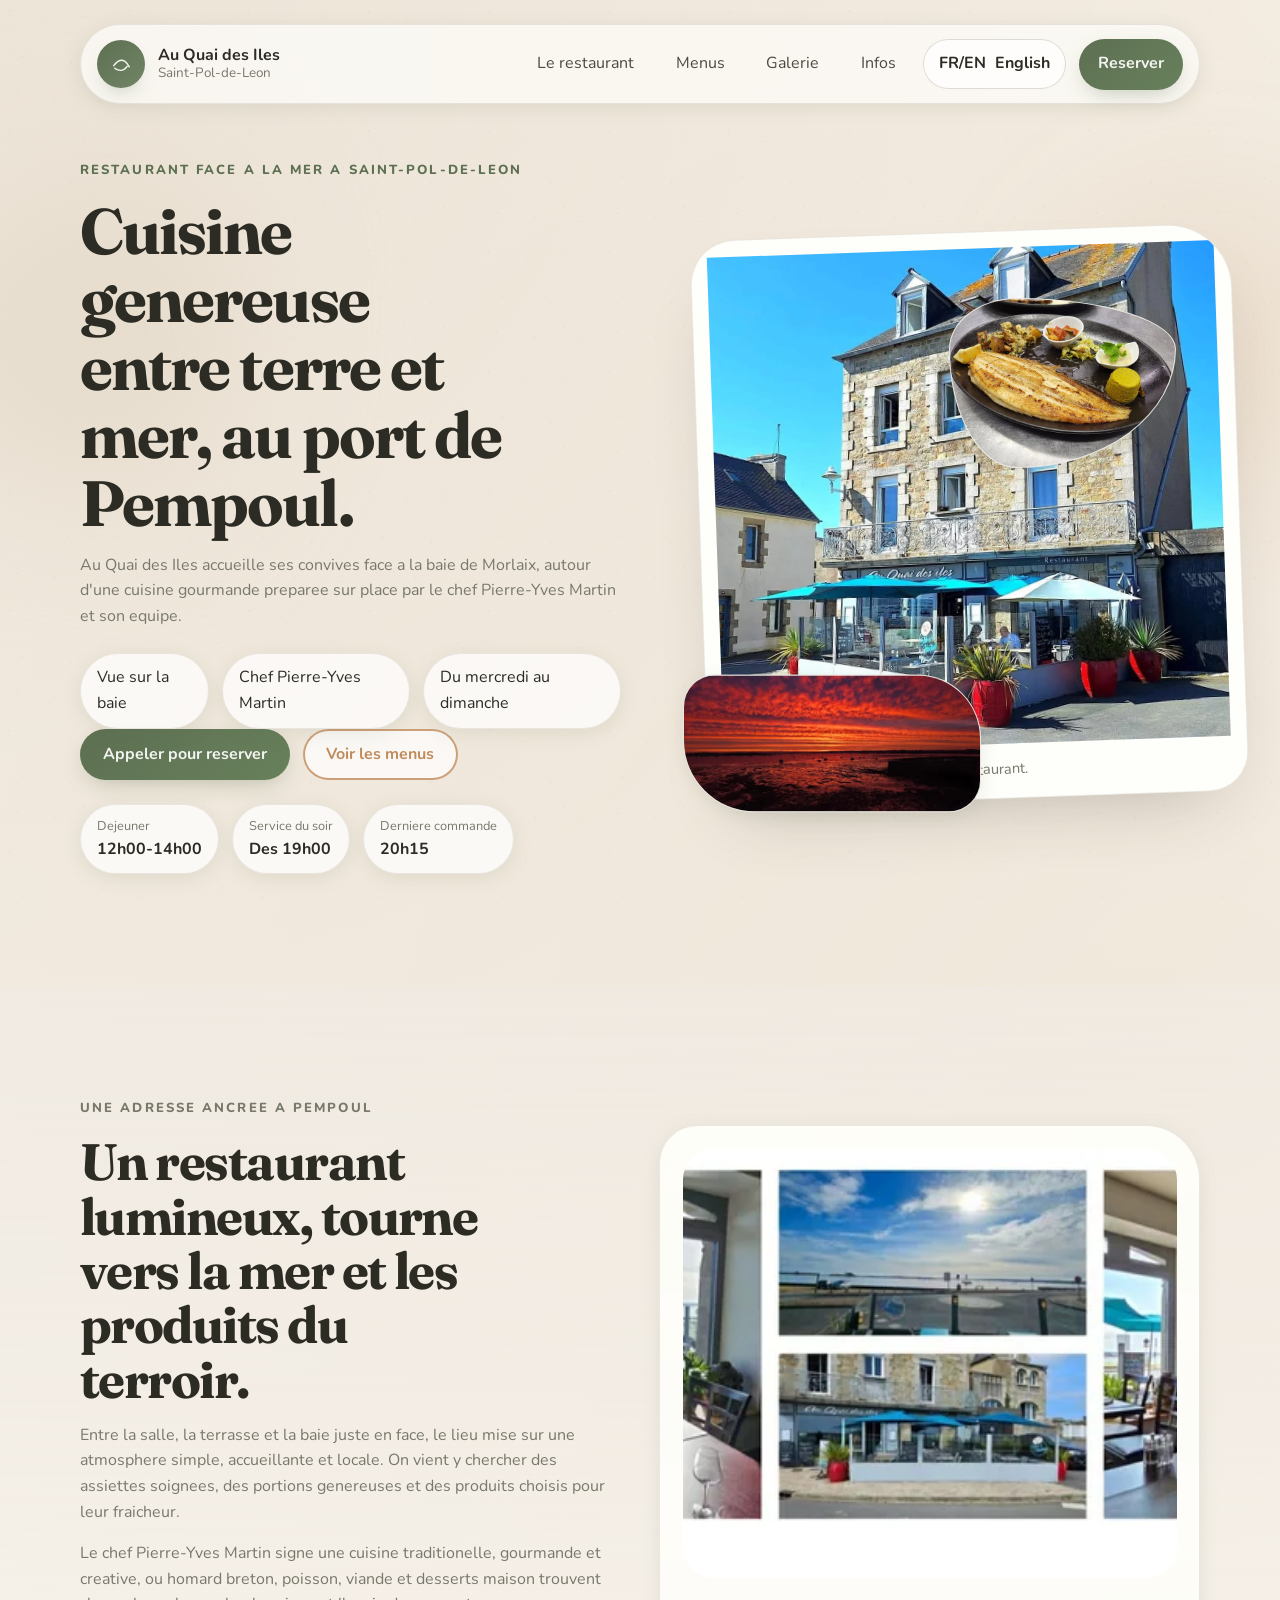
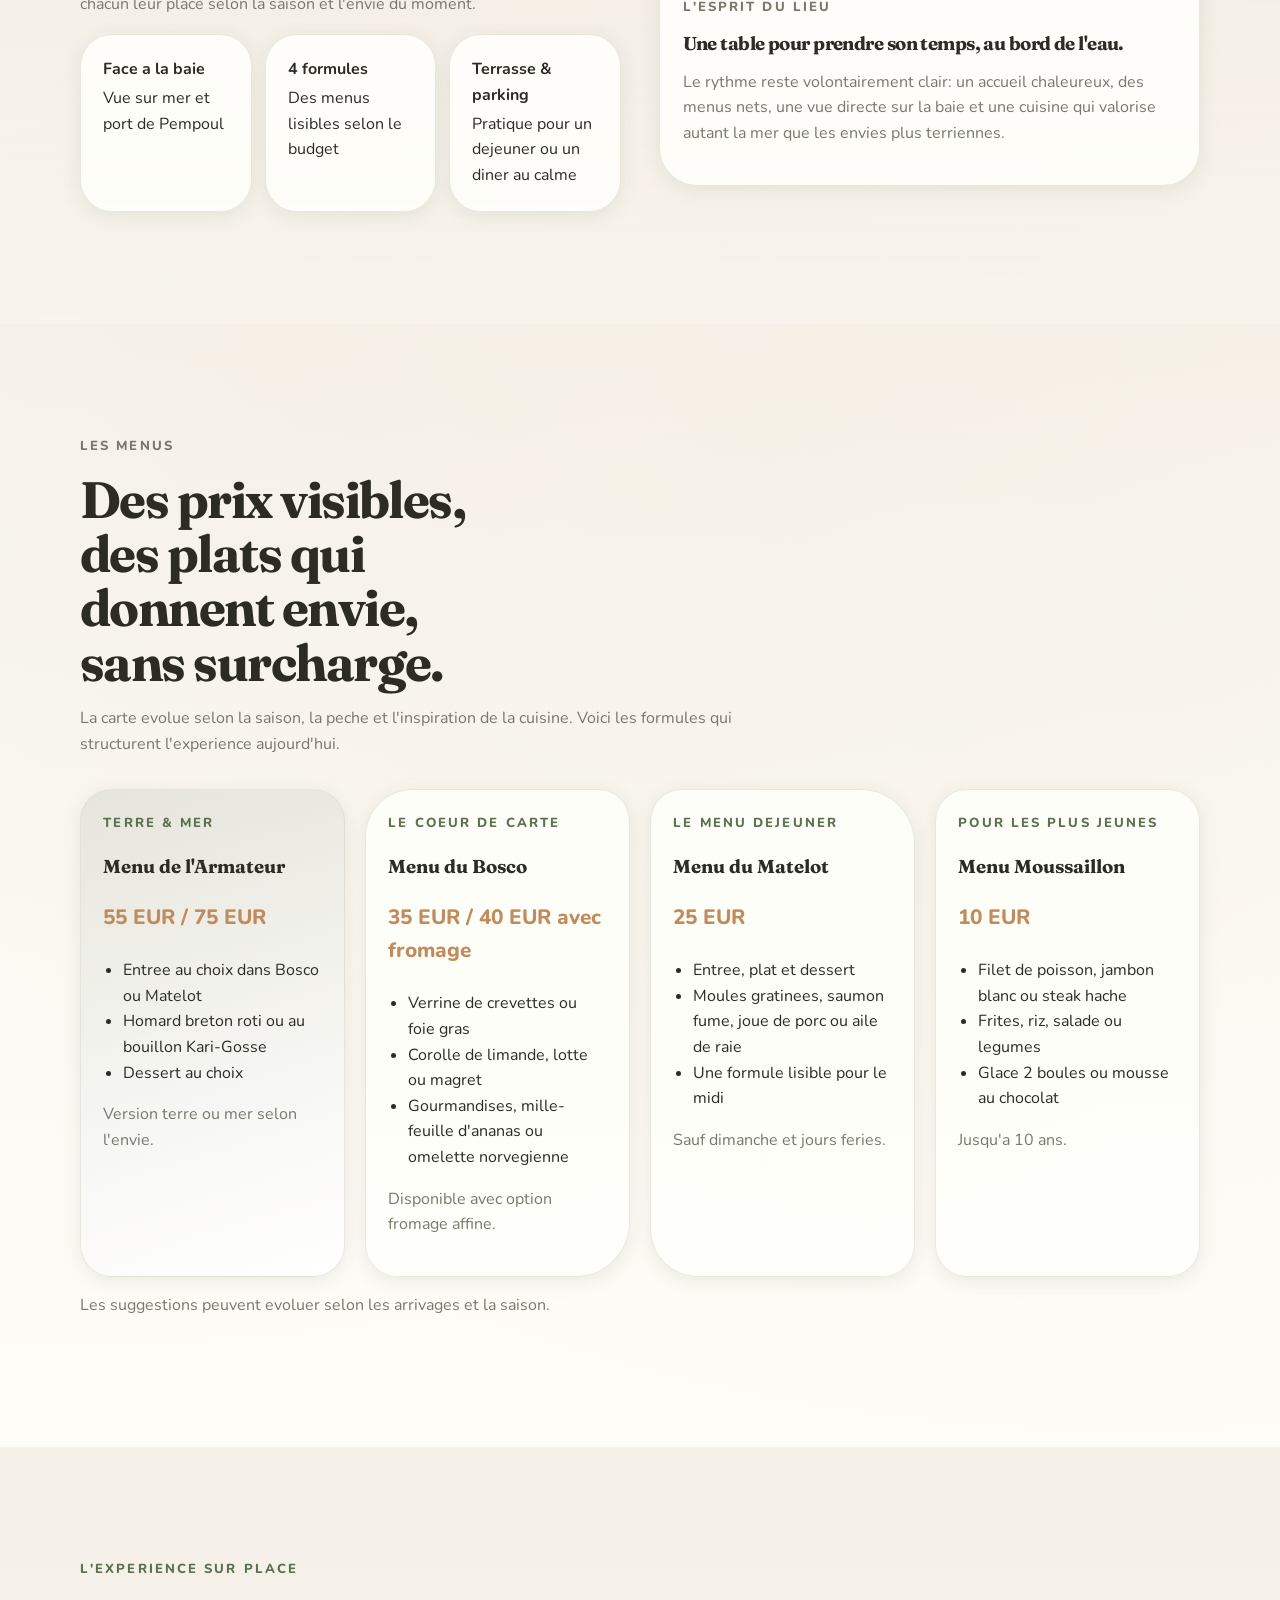
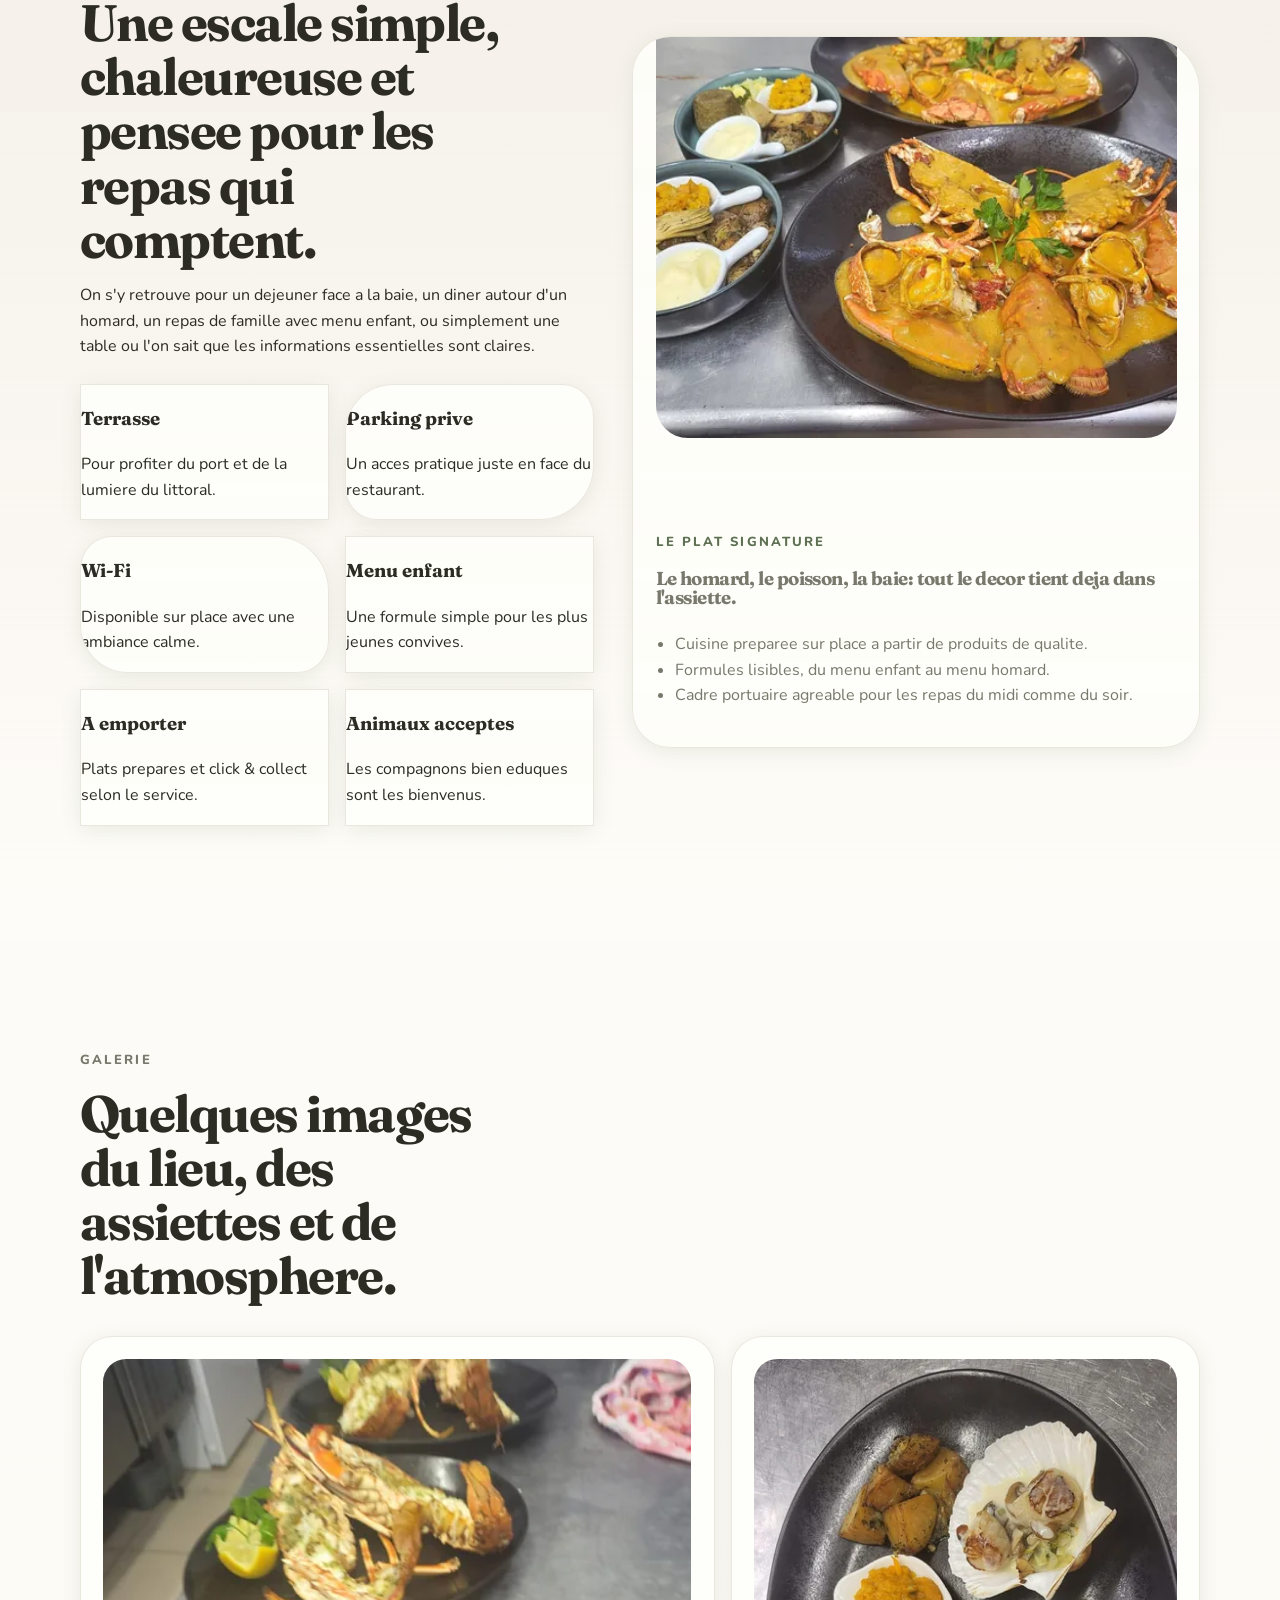
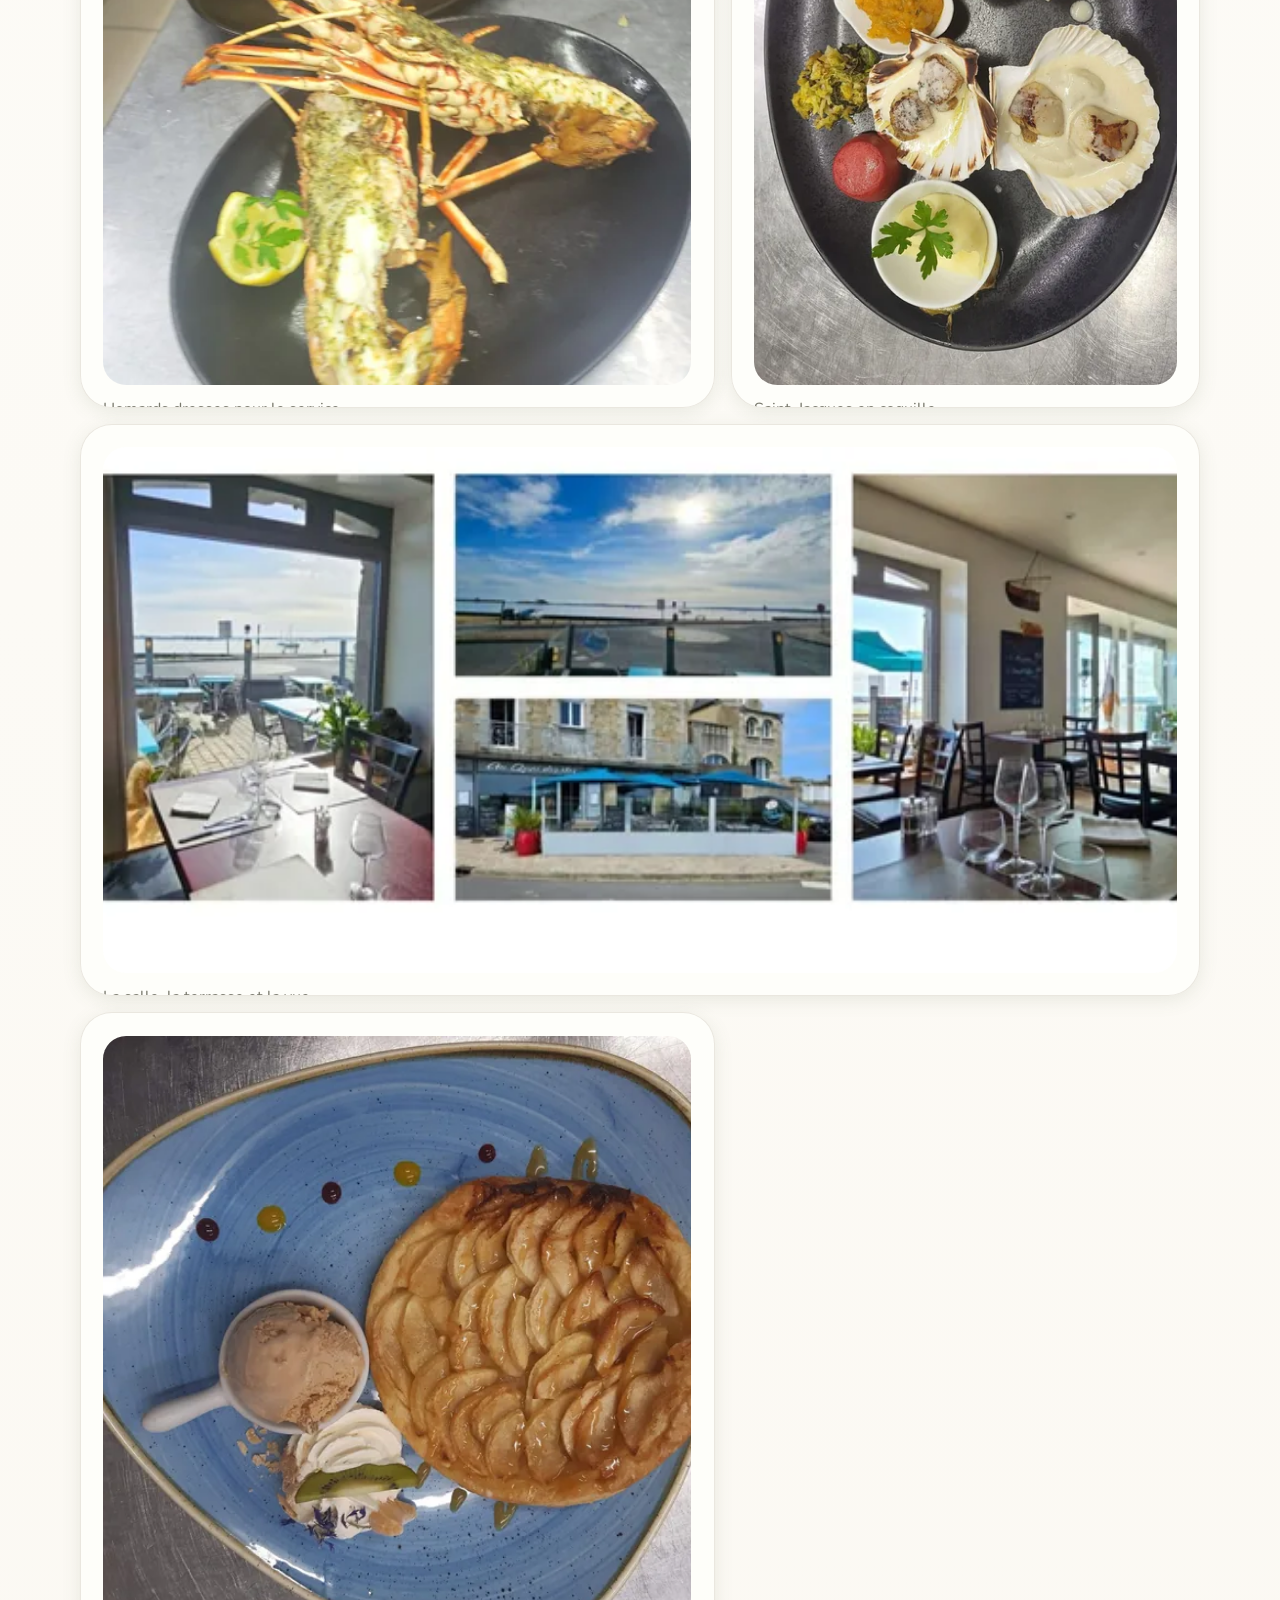
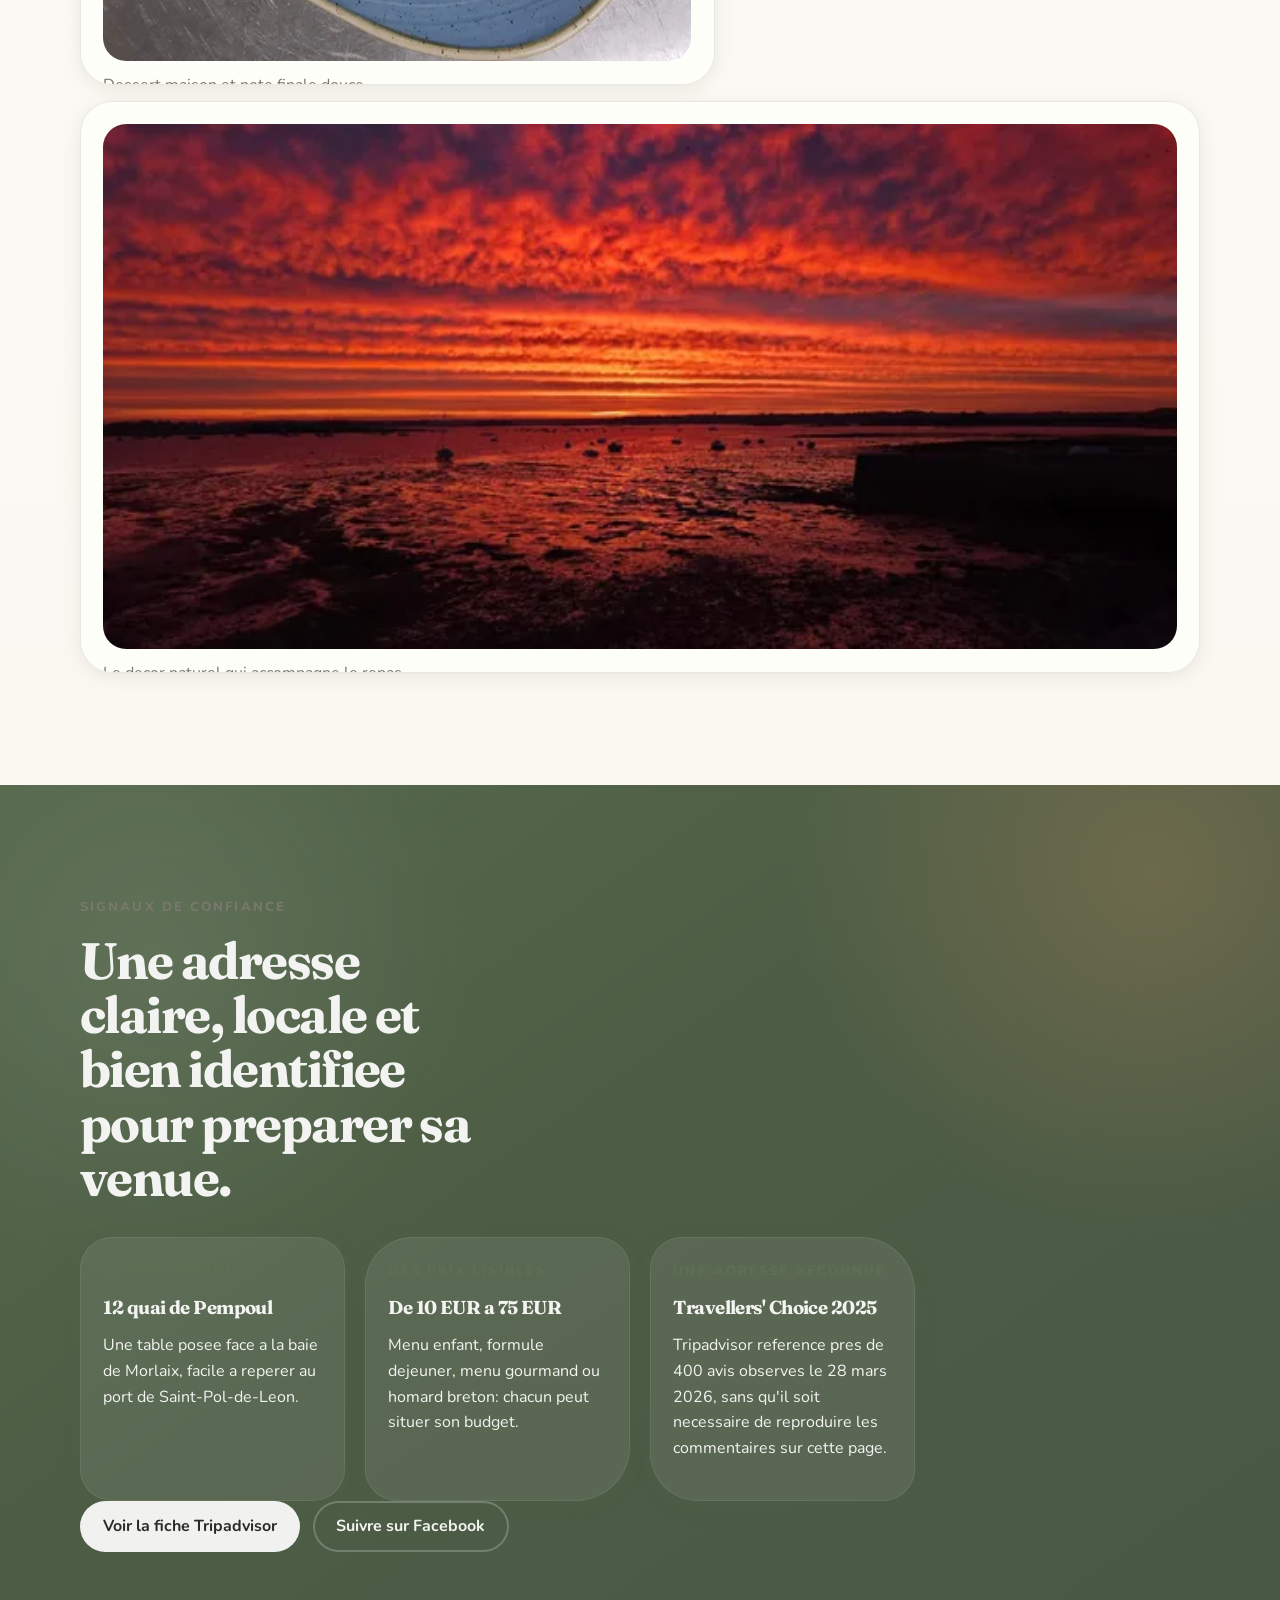
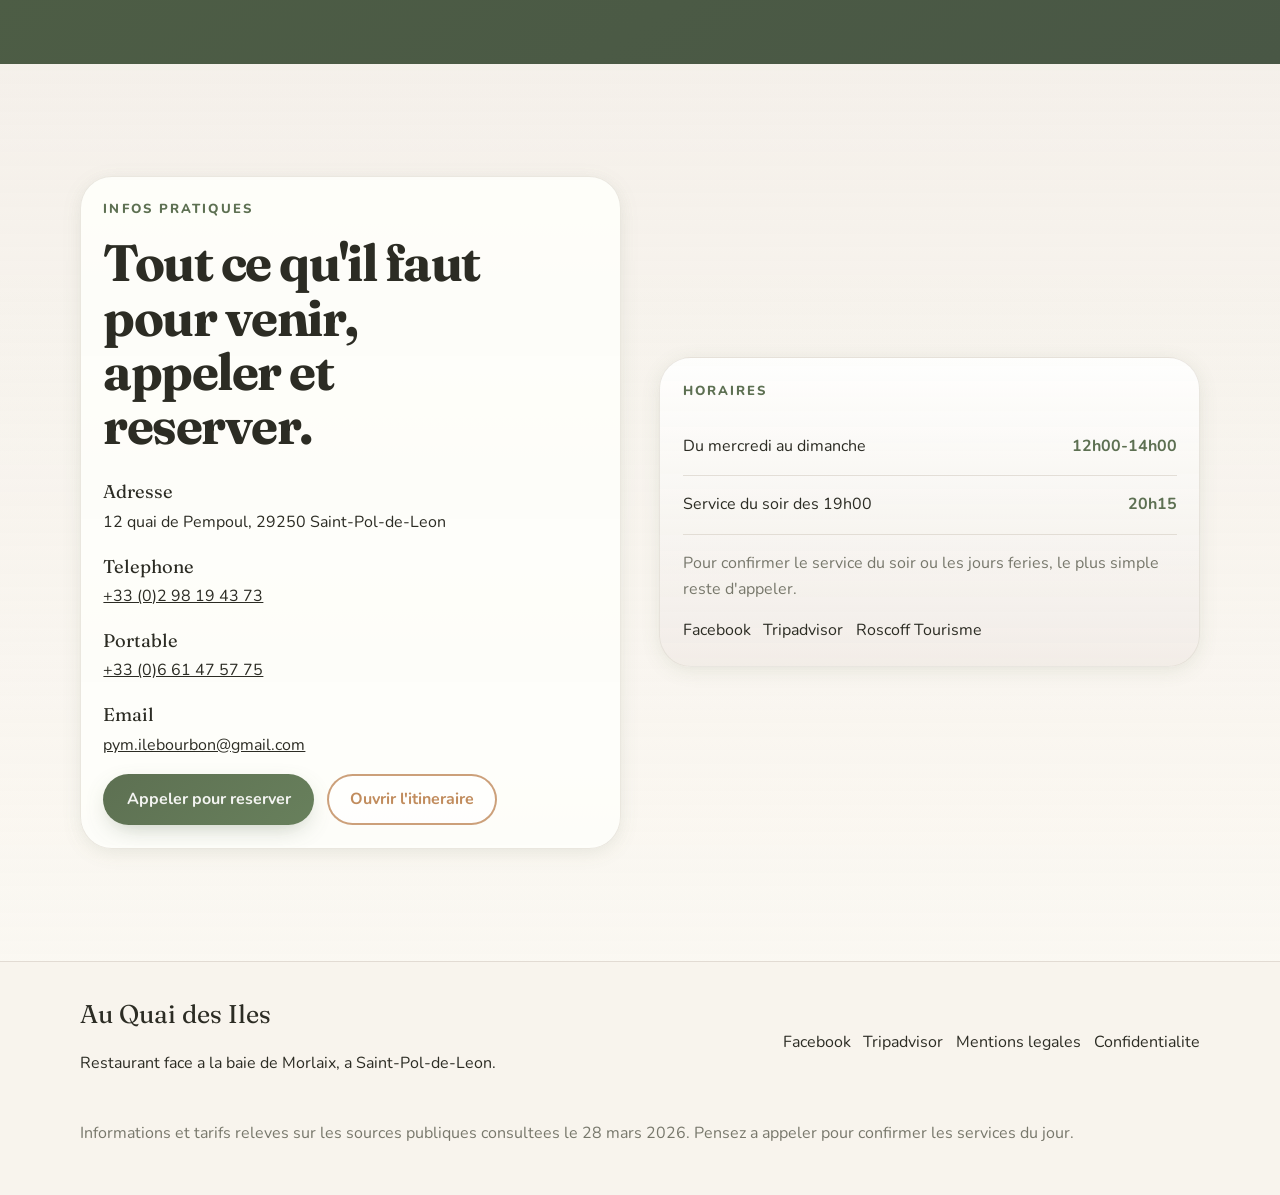
==== index.html @ 72b5759d "Initial restaurant showcase site" ====
<!doctype html>
<html lang="fr">
<head>
  <meta charset="utf-8">
  <meta name="viewport" content="width=device-width, initial-scale=1">
  <title>Au Quai des Iles | Restaurant a Saint-Pol-de-Leon face a la mer</title>
  <meta name="description" content="Au Quai des Iles, restaurant a Saint-Pol-de-Leon face a la baie de Morlaix. Cuisine genereuse entre terre et mer, menus de 10 EUR a 75 EUR, terrasse et reservation par telephone.">
  <meta name="robots" content="index,follow">
  <meta name="theme-color" content="#fdfcf8">
  <link rel="canonical" href="https://auquaidesiles.fr/">

  <meta property="og:locale" content="fr_FR">
  <meta property="og:type" content="website">
  <meta property="og:title" content="Au Quai des Iles | Restaurant a Saint-Pol-de-Leon face a la mer">
  <meta property="og:description" content="Une table au port de Pempoul, entre terroir et produits de la mer, avec terrasse et reservation par telephone.">
  <meta property="og:url" content="https://auquaidesiles.fr/">
  <meta property="og:site_name" content="Au Quai des Iles">
  <meta property="og:image" content="https://auquaidesiles.fr/assets/img/og-facade-1200.jpg">
  <meta property="og:image:width" content="1200">
  <meta property="og:image:height" content="1176">
  <meta property="og:image:alt" content="Facade du restaurant Au Quai des Iles a Saint-Pol-de-Leon.">

  <meta name="twitter:card" content="summary_large_image">
  <meta name="twitter:title" content="Au Quai des Iles | Restaurant a Saint-Pol-de-Leon face a la mer">
  <meta name="twitter:description" content="Cuisine entre terre et mer, vue sur la baie, menus lisibles et reservation par telephone.">
  <meta name="twitter:image" content="https://auquaidesiles.fr/assets/img/og-facade-1200.jpg">

  <link rel="icon" href="assets/icons/favicon.svg" type="image/svg+xml">
  <link rel="apple-touch-icon" href="assets/icons/apple-touch-icon.png">
  <link rel="manifest" href="site.webmanifest">

  <link rel="preconnect" href="https://fonts.googleapis.com">
  <link rel="preconnect" href="https://fonts.gstatic.com" crossorigin>
  <link href="https://fonts.googleapis.com/css2?family=Fraunces:opsz,wght@9..144,600;9..144,700&family=Nunito:wght@400;600;700&display=swap" rel="stylesheet">
  <link rel="preload" as="image" href="assets/img/facade-1080.webp" type="image/webp" fetchpriority="high">
  <link rel="stylesheet" href="styles.css">

  <script type="application/ld+json">
  {
    "@context": "https://schema.org",
    "@type": "Restaurant",
    "name": "Au Quai des Iles",
    "url": "https://auquaidesiles.fr/",
    "image": [
      "https://auquaidesiles.fr/assets/img/og-facade-1200.jpg",
      "https://auquaidesiles.fr/assets/img/grilled-fish-1440.jpg",
      "https://auquaidesiles.fr/assets/img/lobster-platter-1600.jpg"
    ],
    "description": "Restaurant a Saint-Pol-de-Leon, face a la baie de Morlaix, avec cuisine francaise entre terre et mer et reservation par telephone.",
    "telephone": "+33298194373",
    "email": "pym.ilebourbon@gmail.com",
    "servesCuisine": [
      "French cuisine",
      "European cuisine",
      "Seafood"
    ],
    "priceRange": "EUR10-EUR75",
    "address": {
      "@type": "PostalAddress",
      "streetAddress": "12 quai de Pempoul",
      "addressLocality": "Saint-Pol-de-Leon",
      "postalCode": "29250",
      "addressCountry": "FR"
    },
    "sameAs": [
      "https://www.facebook.com/p/Au-Quai-des-Iles-100057615302249/",
      "https://www.tripadvisor.fr/Restaurant_Review-g660194-d3452225-Reviews-Au_Quai_Des_Iles-Saint_Pol_de_Leon_Finistere_Brittany.html"
    ],
    "award": "Tripadvisor Travellers' Choice 2025",
    "menu": "https://auquaidesiles.fr/#menus",
    "openingHoursSpecification": [
      {
        "@type": "OpeningHoursSpecification",
        "dayOfWeek": [
          "Wednesday",
          "Thursday",
          "Friday",
          "Saturday",
          "Sunday"
        ],
        "opens": "12:00",
        "closes": "14:00"
      },
      {
        "@type": "OpeningHoursSpecification",
        "dayOfWeek": [
          "Wednesday",
          "Thursday",
          "Friday",
          "Saturday",
          "Sunday"
        ],
        "opens": "19:00",
        "closes": "20:15"
      }
    ]
  }
  </script>
  <script defer src="script.js"></script>
</head>
<body>
  <a class="skip-link" href="#contenu">Aller au contenu principal</a>

  <div class="page-shell">
    <header class="site-header" id="accueil">
      <nav class="top-nav" role="navigation" aria-label="Navigation principale">
        <a class="brand" href="#accueil" aria-label="Retour en haut de page">
          <span class="brand-mark" aria-hidden="true">
            <svg viewBox="0 0 64 64" focusable="false" aria-hidden="true">
              <path d="M13 35c7-10 15-15 23-15 8 0 13 6 20 18" fill="none" stroke="currentColor" stroke-linecap="round" stroke-linejoin="round" stroke-width="4"/>
              <path d="M16 42c5 4 10 6 16 6 8 0 13-4 18-11" fill="none" stroke="currentColor" stroke-linecap="round" stroke-linejoin="round" stroke-width="4"/>
            </svg>
          </span>
          <span class="brand-copy">
            <strong>Au Quai des Iles</strong>
            <span>Saint-Pol-de-Leon</span>
          </span>
        </a>

        <div class="nav-cluster">
          <button class="nav-toggle" id="nav-toggle" type="button" aria-controls="primary-menu" aria-expanded="false" aria-label="Ouvrir le menu">
            <span aria-hidden="true">
              <svg viewBox="0 0 24 24" focusable="false">
                <path d="M4 7h16M4 12h16M4 17h16" fill="none" stroke="currentColor" stroke-linecap="round" stroke-width="2"/>
              </svg>
            </span>
            <span>Menu</span>
          </button>

          <div class="nav-panel" id="primary-menu">
            <a href="#restaurant" data-i18n="nav.restaurant">Le restaurant</a>
            <a href="#menus" data-i18n="nav.menus">Menus</a>
            <a href="#galerie" data-i18n="nav.gallery">Galerie</a>
            <a href="#infos" data-i18n="nav.info">Infos</a>
          </div>

          <button class="lang-toggle" id="lang-toggle" type="button" aria-label="Afficher la version anglaise">
            <span aria-hidden="true">FR/EN</span>
            <span data-i18n="actions.language">English</span>
          </button>

          <a class="button button-primary button-compact" href="tel:+33298194373" data-i18n="actions.reserve">Reserver</a>
        </div>
      </nav>

      <section class="hero section">
        <div class="ambient ambient-one" aria-hidden="true"></div>
        <div class="ambient ambient-two" aria-hidden="true"></div>

        <div class="container hero-grid">
          <div class="hero-copy reveal">
            <p class="eyebrow" data-i18n="hero.kicker">Restaurant face a la mer a Saint-Pol-de-Leon</p>
            <h1 data-i18n="hero.title">Cuisine genereuse entre terre et mer, au port de Pempoul.</h1>
            <p class="hero-text" data-i18n="hero.text">Au Quai des Iles accueille ses convives face a la baie de Morlaix, autour d'une cuisine gourmande preparee sur place par le chef Pierre-Yves Martin et son equipe.</p>

            <div class="hero-badges" aria-label="Points forts">
              <span class="badge" data-i18n="hero.badge1">Vue sur la baie</span>
              <span class="badge" data-i18n="hero.badge2">Chef Pierre-Yves Martin</span>
              <span class="badge" data-i18n="hero.badge3">Du mercredi au dimanche</span>
            </div>

            <div class="hero-actions">
              <a class="button button-primary" href="tel:+33298194373" data-i18n="actions.call">Appeler pour reserver</a>
              <a class="button button-outline" href="#menus" data-i18n="actions.viewMenu">Voir les menus</a>
            </div>

            <div class="hero-notes">
              <div class="note-pill">
                <span class="note-label" data-i18n="hours.lunchLabel">Dejeuner</span>
                <strong data-i18n="hours.lunchValue">12h00-14h00</strong>
              </div>
              <div class="note-pill">
                <span class="note-label" data-i18n="hours.dinnerLabel">Service du soir</span>
                <strong data-i18n="hours.dinnerValue">Des 19h00</strong>
              </div>
              <div class="note-pill">
                <span class="note-label" data-i18n="hours.lastOrderLabel">Derniere commande</span>
                <strong data-i18n="hours.lastOrderValue">20h15</strong>
              </div>
            </div>
          </div>

          <div class="hero-visual reveal">
            <figure class="photo-card photo-card-main parallax" data-speed="0.045">
              <picture>
                <source type="image/webp" srcset="assets/img/facade-640.webp 640w, assets/img/facade-960.webp 960w, assets/img/facade-1080.webp 1080w" sizes="(min-width: 1024px) 34rem, (min-width: 768px) 45vw, 86vw">
                <img src="assets/img/facade-960.jpg" srcset="assets/img/facade-640.jpg 640w, assets/img/facade-960.jpg 960w, assets/img/facade-1080.jpg 1080w" sizes="(min-width: 1024px) 34rem, (min-width: 768px) 45vw, 86vw" width="1080" height="1058" alt="Facade du restaurant Au Quai des Iles au port de Pempoul." fetchpriority="high">
              </picture>
              <figcaption data-i18n="gallery.captions.0">Le port, la terrasse et l'adresse du restaurant.</figcaption>
            </figure>

            <figure class="photo-card photo-card-side">
              <picture>
                <source type="image/webp" srcset="assets/img/grilled-fish-640.webp 640w, assets/img/grilled-fish-1024.webp 1024w, assets/img/grilled-fish-1440.webp 1440w" sizes="(min-width: 1024px) 17rem, 42vw">
                <img src="assets/img/grilled-fish-1024.jpg" srcset="assets/img/grilled-fish-640.jpg 640w, assets/img/grilled-fish-1024.jpg 1024w, assets/img/grilled-fish-1440.jpg 1440w" sizes="(min-width: 1024px) 17rem, 42vw" width="1024" height="768" alt="Poisson grille servi avec legumes et accompagnements." loading="lazy" decoding="async">
              </picture>
            </figure>

            <figure class="photo-card photo-card-wide parallax" data-speed="0.03">
              <picture>
                <source type="image/webp" srcset="assets/img/sunset-bay-640.webp 640w, assets/img/sunset-bay-1280.webp 1280w, assets/img/sunset-bay-1920.webp 1920w" sizes="(min-width: 1024px) 20rem, 70vw">
                <img src="assets/img/sunset-bay-1280.jpg" srcset="assets/img/sunset-bay-640.jpg 640w, assets/img/sunset-bay-1280.jpg 1280w, assets/img/sunset-bay-1920.jpg 1920w" sizes="(min-width: 1024px) 20rem, 70vw" width="1280" height="591" alt="Coucher de soleil sur la baie de Morlaix face au restaurant." loading="lazy" decoding="async">
              </picture>
            </figure>
          </div>
        </div>
      </section>
    </header>

    <main id="contenu">
      <section class="section section-soft" id="restaurant">
        <div class="container split-layout">
          <div class="section-copy reveal">
            <p class="eyebrow" data-i18n="about.kicker">Une adresse ancree a Pempoul</p>
            <h2 data-i18n="about.title">Un restaurant lumineux, tourne vers la mer et les produits du terroir.</h2>
            <p data-i18n="about.text1">Entre la salle, la terrasse et la baie juste en face, le lieu mise sur une atmosphere simple, accueillante et locale. On vient y chercher des assiettes soignees, des portions genereuses et des produits choisis pour leur fraicheur.</p>
            <p data-i18n="about.text2">Le chef Pierre-Yves Martin signe une cuisine traditionelle, gourmande et creative, ou homard breton, poisson, viande et desserts maison trouvent chacun leur place selon la saison et l'envie du moment.</p>

            <div class="fact-strip" aria-label="Informations cles">
              <article class="fact-pill">
                <strong data-i18n="about.fact1Value">Face a la baie</strong>
                <span data-i18n="about.fact1Label">Vue sur mer et port de Pempoul</span>
              </article>
              <article class="fact-pill">
                <strong data-i18n="about.fact2Value">4 formules</strong>
                <span data-i18n="about.fact2Label">Des menus lisibles selon le budget</span>
              </article>
              <article class="fact-pill">
                <strong data-i18n="about.fact3Value">Terrasse & parking</strong>
                <span data-i18n="about.fact3Label">Pratique pour un dejeuner ou un diner au calme</span>
              </article>
            </div>
          </div>

          <div class="experience-card reveal">
            <figure class="experience-figure">
              <picture>
                <source type="image/webp" srcset="assets/img/dining-room-640.webp 640w, assets/img/dining-room-1280.webp 1280w, assets/img/dining-room-1920.webp 1920w" sizes="(min-width: 1024px) 34rem, 88vw">
                <img src="assets/img/dining-room-1280.jpg" srcset="assets/img/dining-room-640.jpg 640w, assets/img/dining-room-1280.jpg 1280w, assets/img/dining-room-1920.jpg 1920w" sizes="(min-width: 1024px) 34rem, 88vw" width="1280" height="552" alt="Salle lumineuse, terrasse et vue mer du restaurant." loading="lazy" decoding="async">
              </picture>
            </figure>
            <div class="experience-copy">
              <p class="card-kicker" data-i18n="about.cardKicker">L'esprit du lieu</p>
              <h3 data-i18n="about.cardTitle">Une table pour prendre son temps, au bord de l'eau.</h3>
              <p data-i18n="about.cardText">Le rythme reste volontairement clair: un accueil chaleureux, des menus nets, une vue directe sur la baie et une cuisine qui valorise autant la mer que les envies plus terriennes.</p>
            </div>
          </div>
        </div>
      </section>

      <section class="section" id="menus">
        <div class="container">
          <div class="section-heading reveal">
            <p class="eyebrow" data-i18n="menus.kicker">Les menus</p>
            <h2 data-i18n="menus.title">Des prix visibles, des plats qui donnent envie, sans surcharge.</h2>
            <p data-i18n="menus.intro">La carte evolue selon la saison, la peche et l'inspiration de la cuisine. Voici les formules qui structurent l'experience aujourd'hui.</p>
          </div>

          <div class="menu-grid reveal">
            <article class="menu-card menu-card-featured" data-menu-card="0">
              <div class="menu-head">
                <p class="menu-kicker" data-menu-subtitle>Terre & mer</p>
                <h3 data-menu-name>Menu de l'Armateur</h3>
                <p class="menu-price" data-menu-price>55 EUR / 75 EUR</p>
              </div>
              <ul class="menu-list">
                <li>Entree au choix dans Bosco ou Matelot</li>
                <li>Homard breton roti ou au bouillon Kari-Gosse</li>
                <li>Dessert au choix</li>
              </ul>
              <p class="menu-note" data-menu-condition>Version terre ou mer selon l'envie.</p>
            </article>

            <article class="menu-card" data-menu-card="1">
              <div class="menu-head">
                <p class="menu-kicker" data-menu-subtitle>Le coeur de carte</p>
                <h3 data-menu-name>Menu du Bosco</h3>
                <p class="menu-price" data-menu-price>35 EUR / 40 EUR avec fromage</p>
              </div>
              <ul class="menu-list">
                <li>Verrine de crevettes ou foie gras</li>
                <li>Corolle de limande, lotte ou magret</li>
                <li>Gourmandises, mille-feuille d'ananas ou omelette norvegienne</li>
              </ul>
              <p class="menu-note" data-menu-condition>Disponible avec option fromage affine.</p>
            </article>

            <article class="menu-card" data-menu-card="2">
              <div class="menu-head">
                <p class="menu-kicker" data-menu-subtitle>Le menu dejeuner</p>
                <h3 data-menu-name>Menu du Matelot</h3>
                <p class="menu-price" data-menu-price>25 EUR</p>
              </div>
              <ul class="menu-list">
                <li>Entree, plat et dessert</li>
                <li>Moules gratinees, saumon fume, joue de porc ou aile de raie</li>
                <li>Une formule lisible pour le midi</li>
              </ul>
              <p class="menu-note" data-menu-condition>Sauf dimanche et jours feries.</p>
            </article>

            <article class="menu-card" data-menu-card="3">
              <div class="menu-head">
                <p class="menu-kicker" data-menu-subtitle>Pour les plus jeunes</p>
                <h3 data-menu-name>Menu Moussaillon</h3>
                <p class="menu-price" data-menu-price>10 EUR</p>
              </div>
              <ul class="menu-list">
                <li>Filet de poisson, jambon blanc ou steak hache</li>
                <li>Frites, riz, salade ou legumes</li>
                <li>Glace 2 boules ou mousse au chocolat</li>
              </ul>
              <p class="menu-note" data-menu-condition>Jusqu'a 10 ans.</p>
            </article>
          </div>

          <p class="section-footnote reveal" data-i18n="menus.footnote">Les suggestions peuvent evoluer selon les arrivages et la saison.</p>
        </div>
      </section>

      <section class="section section-tinted">
        <div class="container split-layout split-layout-reverse">
          <div class="experience-highlight reveal">
            <p class="eyebrow" data-i18n="experience.kicker">L'experience sur place</p>
            <h2 data-i18n="experience.title">Une escale simple, chaleureuse et pensee pour les repas qui comptent.</h2>
            <p data-i18n="experience.text">On s'y retrouve pour un dejeuner face a la baie, un diner autour d'un homard, un repas de famille avec menu enfant, ou simplement une table ou l'on sait que les informations essentielles sont claires.</p>

            <div class="service-grid" id="service-grid">
              <article class="service-card">
                <h3>Terrasse</h3>
                <p>Pour profiter du port et de la lumiere du littoral.</p>
              </article>
              <article class="service-card">
                <h3>Parking prive</h3>
                <p>Un acces pratique juste en face du restaurant.</p>
              </article>
              <article class="service-card">
                <h3>Wi-Fi</h3>
                <p>Disponible sur place avec une ambiance calme.</p>
              </article>
              <article class="service-card">
                <h3>Menu enfant</h3>
                <p>Une formule simple pour les plus jeunes convives.</p>
              </article>
              <article class="service-card">
                <h3>A emporter</h3>
                <p>Plats prepares et click & collect selon le service.</p>
              </article>
              <article class="service-card">
                <h3>Animaux acceptes</h3>
                <p>Les compagnons bien eduques sont les bienvenus.</p>
              </article>
            </div>
          </div>

          <aside class="feature-plate reveal">
            <figure class="feature-figure parallax" data-speed="0.025">
              <picture>
                <source type="image/webp" srcset="assets/img/lobster-platter-640.webp 640w, assets/img/lobster-platter-1280.webp 1280w, assets/img/lobster-platter-1600.webp 1600w" sizes="(min-width: 1024px) 34rem, 90vw">
                <img src="assets/img/lobster-platter-1280.jpg" srcset="assets/img/lobster-platter-640.jpg 640w, assets/img/lobster-platter-1280.jpg 1280w, assets/img/lobster-platter-1600.jpg 1600w" sizes="(min-width: 1024px) 34rem, 90vw" width="1280" height="800" alt="Plat de homard breton saucee accompagne de legumes." loading="lazy" decoding="async">
              </picture>
            </figure>
            <div class="feature-copy">
              <p class="card-kicker" data-i18n="experience.cardKicker">Le plat signature</p>
              <h3 data-i18n="experience.cardTitle">Le homard, le poisson, la baie: tout le decor tient deja dans l'assiette.</h3>
              <ul class="feature-list">
                <li data-i18n="experience.list1">Cuisine preparee sur place a partir de produits de qualite.</li>
                <li data-i18n="experience.list2">Formules lisibles, du menu enfant au menu homard.</li>
                <li data-i18n="experience.list3">Cadre portuaire agreable pour les repas du midi comme du soir.</li>
              </ul>
            </div>
          </aside>
        </div>
      </section>

      <section class="section" id="galerie">
        <div class="container">
          <div class="section-heading reveal">
            <p class="eyebrow" data-i18n="gallery.kicker">Galerie</p>
            <h2 data-i18n="gallery.title">Quelques images du lieu, des assiettes et de l'atmosphere.</h2>
          </div>

          <div class="gallery-grid reveal">
            <figure class="gallery-item gallery-item-large" data-gallery-index="1">
              <picture>
                <source type="image/webp" srcset="assets/img/lobster-gratin-480.webp 480w, assets/img/lobster-gratin-768.webp 768w, assets/img/lobster-gratin-1024.webp 1024w" sizes="(min-width: 1024px) 28rem, 88vw">
                <img src="assets/img/lobster-gratin-768.jpg" srcset="assets/img/lobster-gratin-480.jpg 480w, assets/img/lobster-gratin-768.jpg 768w, assets/img/lobster-gratin-1024.jpg 1024w" sizes="(min-width: 1024px) 28rem, 88vw" width="768" height="1024" alt="Homards dresses en cuisine avant le service." loading="lazy" decoding="async">
              </picture>
              <figcaption>Homards dresses pour le service.</figcaption>
            </figure>

            <figure class="gallery-item gallery-item-medium" data-gallery-index="2">
              <picture>
                <source type="image/webp" srcset="assets/img/scallops-480.webp 480w, assets/img/scallops-768.webp 768w, assets/img/scallops-1024.webp 1024w" sizes="(min-width: 1024px) 18rem, 42vw">
                <img src="assets/img/scallops-768.jpg" srcset="assets/img/scallops-480.jpg 480w, assets/img/scallops-768.jpg 768w, assets/img/scallops-1024.jpg 1024w" sizes="(min-width: 1024px) 18rem, 42vw" width="768" height="1024" alt="Saint-Jacques servies en coquille." loading="lazy" decoding="async">
              </picture>
              <figcaption>Saint-Jacques en coquille.</figcaption>
            </figure>

            <figure class="gallery-item gallery-item-wide" data-gallery-index="3">
              <picture>
                <source type="image/webp" srcset="assets/img/dining-room-640.webp 640w, assets/img/dining-room-1280.webp 1280w, assets/img/dining-room-1920.webp 1920w" sizes="(min-width: 1024px) 38rem, 88vw">
                <img src="assets/img/dining-room-1280.jpg" srcset="assets/img/dining-room-640.jpg 640w, assets/img/dining-room-1280.jpg 1280w, assets/img/dining-room-1920.jpg 1920w" sizes="(min-width: 1024px) 38rem, 88vw" width="1280" height="552" alt="Salle et terrasse du restaurant face a la mer." loading="lazy" decoding="async">
              </picture>
              <figcaption>La salle, la terrasse et la vue.</figcaption>
            </figure>

            <figure class="gallery-item gallery-item-medium" data-gallery-index="4">
              <picture>
                <source type="image/webp" srcset="assets/img/apple-tart-640.webp 640w, assets/img/apple-tart-1024.webp 1024w, assets/img/apple-tart-1440.webp 1440w" sizes="(min-width: 1024px) 18rem, 42vw">
                <img src="assets/img/apple-tart-1024.jpg" srcset="assets/img/apple-tart-640.jpg 640w, assets/img/apple-tart-1024.jpg 1024w, assets/img/apple-tart-1440.jpg 1440w" sizes="(min-width: 1024px) 18rem, 42vw" width="1024" height="912" alt="Tarte aux pommes servie avec glace caramel." loading="lazy" decoding="async">
              </picture>
              <figcaption>Dessert maison et note finale douce.</figcaption>
            </figure>

            <figure class="gallery-item gallery-item-wide" data-gallery-index="5">
              <picture>
                <source type="image/webp" srcset="assets/img/sunset-bay-640.webp 640w, assets/img/sunset-bay-1280.webp 1280w, assets/img/sunset-bay-1920.webp 1920w" sizes="(min-width: 1024px) 38rem, 88vw">
                <img src="assets/img/sunset-bay-1280.jpg" srcset="assets/img/sunset-bay-640.jpg 640w, assets/img/sunset-bay-1280.jpg 1280w, assets/img/sunset-bay-1920.jpg 1920w" sizes="(min-width: 1024px) 38rem, 88vw" width="1280" height="591" alt="Baie de Morlaix au coucher du soleil." loading="lazy" decoding="async">
              </picture>
              <figcaption>Le decor naturel qui accompagne le repas.</figcaption>
            </figure>
          </div>
        </div>
      </section>

      <section class="section section-contrast">
        <div class="container">
          <div class="section-heading reveal section-heading-light">
            <p class="eyebrow eyebrow-light" data-i18n="trust.kicker">Signaux de confiance</p>
            <h2 data-i18n="trust.title">Une adresse claire, locale et bien identifiee pour preparer sa venue.</h2>
          </div>

          <div class="trust-grid reveal">
            <article class="trust-card" data-trust-card="0">
              <p class="trust-label" data-trust-label>Le bon repere</p>
              <h3 data-trust-title>12 quai de Pempoul</h3>
              <p data-trust-text>Une table posee face a la baie de Morlaix, facile a reperer au port de Saint-Pol-de-Leon.</p>
            </article>
            <article class="trust-card" data-trust-card="1">
              <p class="trust-label" data-trust-label>Des prix lisibles</p>
              <h3 data-trust-title>De 10 EUR a 75 EUR</h3>
              <p data-trust-text>Menu enfant, formule dejeuner, menu gourmand ou homard breton: chacun peut situer son budget.</p>
            </article>
            <article class="trust-card" data-trust-card="2">
              <p class="trust-label" data-trust-label>Une adresse reconnue</p>
              <h3 data-trust-title>Travellers' Choice 2025</h3>
              <p data-trust-text>Tripadvisor reference pres de 400 avis observes le 28 mars 2026, sans qu'il soit necessaire de reproduire les commentaires sur cette page.</p>
            </article>
          </div>

          <div class="trust-actions reveal">
            <a class="button button-light" href="https://www.tripadvisor.fr/Restaurant_Review-g660194-d3452225-Reviews-Au_Quai_Des_Iles-Saint_Pol_de_Leon_Finistere_Brittany.html" target="_blank" rel="noopener noreferrer" data-i18n="trust.tripadvisor">Voir la fiche Tripadvisor</a>
            <a class="button button-light button-light-secondary" href="https://www.facebook.com/p/Au-Quai-des-Iles-100057615302249/" target="_blank" rel="noopener noreferrer" data-i18n="trust.facebook">Suivre sur Facebook</a>
          </div>
        </div>
      </section>

      <section class="section section-soft" id="infos">
        <div class="container info-layout">
          <div class="info-card reveal">
            <p class="eyebrow" data-i18n="info.kicker">Infos pratiques</p>
            <h2 data-i18n="info.title">Tout ce qu'il faut pour venir, appeler et reserver.</h2>

            <dl class="info-list">
              <div>
                <dt data-i18n="info.addressLabel">Adresse</dt>
                <dd>12 quai de Pempoul, 29250 Saint-Pol-de-Leon</dd>
              </div>
              <div>
                <dt data-i18n="info.phoneLabel">Telephone</dt>
                <dd><a href="tel:+33298194373">+33 (0)2 98 19 43 73</a></dd>
              </div>
              <div>
                <dt data-i18n="info.mobileLabel">Portable</dt>
                <dd><a href="tel:+33661475775">+33 (0)6 61 47 57 75</a></dd>
              </div>
              <div>
                <dt data-i18n="info.emailLabel">Email</dt>
                <dd><a href="mailto:pym.ilebourbon@gmail.com">pym.ilebourbon@gmail.com</a></dd>
              </div>
            </dl>

            <div class="info-actions">
              <a class="button button-primary" href="tel:+33298194373" data-i18n="actions.call">Appeler pour reserver</a>
              <a class="button button-outline" href="https://www.google.com/maps/search/?api=1&query=12+quai+de+Pempoul+29250+Saint-Pol-de-Leon" target="_blank" rel="noopener noreferrer" data-i18n="actions.route">Ouvrir l'itineraire</a>
            </div>
          </div>

          <aside class="hours-card reveal">
            <p class="card-kicker" data-i18n="info.hoursKicker">Horaires</p>
            <div class="hours-row">
              <span data-i18n="info.days">Du mercredi au dimanche</span>
              <strong data-i18n="hours.lunchValue">12h00-14h00</strong>
            </div>
            <div class="hours-row">
              <span data-i18n="info.eveningService">Service du soir des 19h00</span>
              <strong data-i18n="hours.lastOrderValue">Derniere commande 20h15</strong>
            </div>
            <p class="hours-note" data-i18n="info.note">Pour confirmer le service du soir ou les jours feries, le plus simple reste d'appeler.</p>
            <p class="hours-note is-hidden" id="annual-closure"></p>

            <div class="hours-links">
              <a href="https://www.facebook.com/p/Au-Quai-des-Iles-100057615302249/" target="_blank" rel="noopener noreferrer">Facebook</a>
              <a href="https://www.tripadvisor.fr/Restaurant_Review-g660194-d3452225-Reviews-Au_Quai_Des_Iles-Saint_Pol_de_Leon_Finistere_Brittany.html" target="_blank" rel="noopener noreferrer">Tripadvisor</a>
              <a href="https://www.roscoff-tourisme.com/fr/fiche/restauration/au-quai-des-iles-saint-pol-de-leon_TFORESBRE029V50CY5A/" target="_blank" rel="noopener noreferrer" data-i18n="info.tourism">Roscoff Tourisme</a>
              <span class="is-hidden" id="google-business-slot"></span>
            </div>
          </aside>
        </div>
      </section>
    </main>

    <footer class="site-footer">
      <div class="container footer-layout">
        <div>
          <p class="footer-brand">Au Quai des Iles</p>
          <p data-i18n="footer.tagline">Restaurant face a la baie de Morlaix, a Saint-Pol-de-Leon.</p>
        </div>
        <div class="footer-links">
          <a href="https://www.facebook.com/p/Au-Quai-des-Iles-100057615302249/" target="_blank" rel="noopener noreferrer">Facebook</a>
          <a href="https://www.tripadvisor.fr/Restaurant_Review-g660194-d3452225-Reviews-Au_Quai_Des_Iles-Saint_Pol_de_Leon_Finistere_Brittany.html" target="_blank" rel="noopener noreferrer">Tripadvisor</a>
          <a href="mentions-legales.html" data-i18n="footer.legal">Mentions legales</a>
          <a href="confidentialite.html" data-i18n="footer.privacy">Confidentialite</a>
          <span class="is-hidden" id="google-business-footer"></span>
        </div>
      </div>
      <div class="container footer-meta">
        <p data-i18n="footer.meta">Informations et tarifs releves sur les sources publiques consultees le 28 mars 2026. Pensez a appeler pour confirmer les services du jour.</p>
      </div>
    </footer>
  </div>

  <div id="cookie-consent-hook" hidden></div>
</body>
</html>
---- styles.css ----
:root {
  --background: #fdfcf8;
  --foreground: #2c2c24;
  --primary: #5d7052;
  --primary-foreground: #f3f4f1;
  --secondary: #c18c5d;
  --secondary-foreground: #ffffff;
  --accent: #e6dccd;
  --accent-foreground: #4a4a40;
  --muted: #f0ebe5;
  --muted-foreground: #78786c;
  --border: #ded8cf;
  --surface: #fefefa;
  --surface-strong: #fbf7f0;
  --shadow-soft: 0 4px 20px -2px rgba(93, 112, 82, 0.15);
  --shadow-float: 0 18px 50px -18px rgba(193, 140, 93, 0.28);
  --shadow-deep: 0 32px 72px -36px rgba(44, 44, 36, 0.3);
  --radius-xl: 2rem;
  --radius-blob: 60% 40% 30% 70% / 60% 30% 70% 40%;
  --radius-blob-alt: 34% 66% 61% 39% / 47% 44% 56% 53%;
  --radius-blob-soft: 30% 70% 70% 30% / 30% 30% 70% 70%;
  --container: min(1120px, calc(100% - 2rem));
  --transition: 280ms ease;
  --nav-offset: 1rem;
}

*,
*::before,
*::after {
  box-sizing: border-box;
}

html {
  scroll-behavior: smooth;
}

section[id] {
  scroll-margin-top: 7rem;
}

body {
  margin: 0;
  min-width: 320px;
  font-family: "Nunito", sans-serif;
  color: var(--foreground);
  background:
    radial-gradient(circle at top left, rgba(230, 220, 205, 0.72), transparent 32%),
    radial-gradient(circle at 88% 12%, rgba(193, 140, 93, 0.12), transparent 24%),
    linear-gradient(180deg, #fffcf6 0%, var(--background) 38%, #faf6ef 100%);
  line-height: 1.6;
  text-rendering: optimizeLegibility;
}

body::before {
  content: "";
  position: fixed;
  inset: 0;
  pointer-events: none;
  opacity: 0.045;
  mix-blend-mode: multiply;
  background-image: url("data:image/svg+xml,%3Csvg xmlns='http://www.w3.org/2000/svg' width='120' height='120' viewBox='0 0 120 120'%3E%3Cg fill='%235d7052'%3E%3Ccircle cx='9' cy='11' r='1'/%3E%3Ccircle cx='46' cy='22' r='1'/%3E%3Ccircle cx='85' cy='16' r='1'/%3E%3Ccircle cx='103' cy='48' r='1'/%3E%3Ccircle cx='22' cy='57' r='1'/%3E%3Ccircle cx='71' cy='62' r='1'/%3E%3Ccircle cx='55' cy='98' r='1'/%3E%3Ccircle cx='99' cy='101' r='1'/%3E%3Ccircle cx='17' cy='93' r='1'/%3E%3Ccircle cx='84' cy='86' r='1'/%3E%3C/g%3E%3C/svg%3E");
}

img {
  display: block;
  max-width: 100%;
}

a {
  color: inherit;
}

button,
a,
input,
textarea,
select {
  font: inherit;
}

button {
  cursor: pointer;
}

.page-shell {
  overflow: clip;
}

.container {
  width: var(--container);
  margin: 0 auto;
}

.section {
  position: relative;
  padding: 7rem 0;
}

.section-soft {
  background: linear-gradient(180deg, rgba(240, 235, 229, 0.56), rgba(253, 252, 248, 0.3));
}

.section-tinted {
  background: linear-gradient(180deg, rgba(230, 220, 205, 0.38), rgba(253, 252, 248, 0.88));
}

.section-contrast {
  color: var(--primary-foreground);
  background:
    radial-gradient(circle at 12% 20%, rgba(255, 255, 255, 0.08), transparent 24%),
    radial-gradient(circle at 90% 10%, rgba(193, 140, 93, 0.28), transparent 26%),
    linear-gradient(145deg, #55684c 0%, #4d5d45 45%, #495745 100%);
}

.skip-link {
  position: absolute;
  left: 1rem;
  top: 1rem;
  z-index: 300;
  padding: 0.75rem 1rem;
  border-radius: 999px;
  background: var(--surface);
  color: var(--foreground);
  transform: translateY(-200%);
  transition: transform var(--transition);
}

.skip-link:focus-visible {
  transform: translateY(0);
}

.site-header {
  position: relative;
  padding: 1.5rem 0 0;
}

.top-nav {
  position: sticky;
  top: var(--nav-offset);
  z-index: 50;
  display: flex;
  align-items: center;
  justify-content: space-between;
  gap: 1rem;
  width: var(--container);
  margin: 0 auto;
  padding: 0.85rem 1rem;
  border: 1px solid rgba(222, 216, 207, 0.72);
  border-radius: 999px;
  background: rgba(253, 252, 248, 0.78);
  backdrop-filter: blur(16px);
  box-shadow: var(--shadow-soft);
}

.brand,
.brand-copy,
.nav-cluster,
.nav-panel,
.hero-actions,
.hero-notes,
.hero-badges,
.fact-strip,
.info-actions,
.hours-links,
.footer-links,
.trust-actions {
  display: flex;
  align-items: center;
  gap: 0.8rem;
}

.brand {
  text-decoration: none;
}

.brand-mark {
  display: grid;
  place-items: center;
  width: 3rem;
  height: 3rem;
  border-radius: 50%;
  color: var(--primary-foreground);
  background: linear-gradient(135deg, var(--primary), #718466);
  box-shadow: 0 10px 22px -14px rgba(93, 112, 82, 0.9);
}

.brand-mark svg {
  width: 1.45rem;
}

.brand-copy {
  flex-direction: column;
  align-items: flex-start;
  gap: 0.1rem;
  line-height: 1.1;
}

.brand-copy strong {
  font-size: 1rem;
}

.brand-copy span {
  color: var(--muted-foreground);
  font-size: 0.84rem;
}

.nav-cluster {
  margin-left: auto;
}

.nav-panel a,
.footer-links a,
.hours-links a {
  text-decoration: none;
}

.nav-panel a {
  padding: 0.65rem 0.9rem;
  border-radius: 999px;
  color: var(--accent-foreground);
  transition: background var(--transition), color var(--transition), transform var(--transition);
}

.nav-panel a:hover,
.nav-panel a:focus-visible {
  color: var(--primary);
  background: rgba(93, 112, 82, 0.09);
  transform: translateY(-1px);
}

.nav-toggle,
.lang-toggle,
.button {
  min-height: 3rem;
  border: 0;
  border-radius: 999px;
}

.nav-toggle,
.lang-toggle {
  display: inline-flex;
  align-items: center;
  gap: 0.55rem;
  padding: 0.75rem 1rem;
  color: var(--foreground);
  background: rgba(255, 255, 255, 0.72);
  box-shadow: inset 0 0 0 1px rgba(222, 216, 207, 0.92);
}

.nav-toggle svg {
  width: 1rem;
}

.nav-toggle {
  display: none;
}

.lang-toggle {
  font-weight: 700;
}

.button {
  display: inline-flex;
  align-items: center;
  justify-content: center;
  padding: 0.8rem 1.45rem;
  font-weight: 700;
  text-decoration: none;
  transition: transform var(--transition), box-shadow var(--transition), background var(--transition), color var(--transition), border-color var(--transition);
}

.button:hover,
.button:focus-visible,
.lang-toggle:hover,
.lang-toggle:focus-visible,
.nav-toggle:hover,
.nav-toggle:focus-visible {
  transform: translateY(-2px) scale(1.02);
}

.button:active,
.lang-toggle:active,
.nav-toggle:active {
  transform: scale(0.98);
}

.button-primary {
  color: var(--primary-foreground);
  background: linear-gradient(140deg, var(--primary), #68805c);
  box-shadow: 0 8px 24px -8px rgba(93, 112, 82, 0.42);
}

:focus-visible {
  outline: 3px solid rgba(93, 112, 82, 0.34);
  outline-offset: 4px;
}

.button-outline {
  color: var(--secondary);
  background: rgba(255, 255, 255, 0.7);
  box-shadow: inset 0 0 0 2px rgba(193, 140, 93, 0.82);
}

.button-light {
  color: var(--foreground);
  background: rgba(255, 255, 255, 0.92);
}

.button-light-secondary {
  color: var(--primary-foreground);
  background: transparent;
  box-shadow: inset 0 0 0 2px rgba(255, 255, 255, 0.22);
}

.button-compact {
  min-height: 2.8rem;
  padding-inline: 1.2rem;
}

.hero {
  padding-top: 3.5rem;
}

.ambient {
  position: absolute;
  border-radius: var(--radius-blob);
  filter: blur(70px);
  pointer-events: none;
}

.ambient-one {
  top: 8%;
  left: -6%;
  width: 20rem;
  height: 20rem;
  background: rgba(230, 220, 205, 0.9);
}

.ambient-two {
  right: -4%;
  top: 12%;
  width: 18rem;
  height: 18rem;
  background: rgba(193, 140, 93, 0.14);
}

.hero-grid,
.split-layout,
.info-layout,
.footer-layout {
  display: grid;
  gap: 2.4rem;
}

.hero-grid,
.split-layout,
.info-layout {
  grid-template-columns: repeat(2, minmax(0, 1fr));
  align-items: center;
}

.hero-copy h1,
.section-heading h2,
.section-copy h2,
.experience-highlight h2,
.info-card h2,
.trust-card h3,
.feature-copy h3,
.experience-copy h3 {
  margin: 0;
  font-family: "Fraunces", serif;
  font-weight: 700;
  letter-spacing: -0.03em;
  line-height: 1.06;
}

.hero-copy h1 {
  max-width: 10ch;
  font-size: clamp(3.2rem, 5vw, 5.6rem);
}

.section-heading h2,
.section-copy h2,
.experience-highlight h2,
.info-card h2 {
  max-width: 12ch;
  font-size: clamp(2.3rem, 4vw, 4rem);
}

.eyebrow,
.menu-kicker,
.trust-label,
.card-kicker {
  margin: 0 0 1rem;
  color: var(--primary);
  font-size: 0.82rem;
  font-weight: 800;
  letter-spacing: 0.16em;
  text-transform: uppercase;
}

.hero-text,
.section-heading p,
.section-copy p,
.experience-copy p,
.feature-copy,
.hours-note,
.footer-meta {
  color: var(--muted-foreground);
}

.hero-badges,
.hero-notes,
.feature-list,
.menu-list,
.info-list,
.gallery-grid,
.service-grid,
.trust-grid {
  margin-top: 1.5rem;
}

.badge,
.note-pill,
.fact-pill,
.service-card,
.menu-card,
.trust-card,
.photo-card,
.info-card,
.hours-card,
.experience-card,
.feature-plate,
.gallery-item {
  position: relative;
  overflow: hidden;
  border: 1px solid rgba(222, 216, 207, 0.62);
  background: rgba(254, 254, 250, 0.92);
  box-shadow: var(--shadow-soft);
}

.badge,
.note-pill {
  padding: 0.7rem 1rem;
  border-radius: 999px;
  background: rgba(255, 255, 255, 0.72);
}

.note-label {
  display: block;
  color: var(--muted-foreground);
  font-size: 0.8rem;
}

.photo-card {
  background: var(--surface);
  transition: transform 500ms ease, box-shadow 500ms ease;
}

.parallax {
  --parallax-offset: 0px;
}

.photo-card-wide.parallax,
.feature-figure.parallax {
  transform: translateY(var(--parallax-offset));
}

.photo-card img,
.experience-figure img,
.feature-figure img,
.gallery-item img {
  width: 100%;
  height: 100%;
  object-fit: cover;
}

.photo-card-main {
  width: min(100%, 35rem);
  padding: 1rem;
  border-radius: 2.8rem 4rem 2.5rem 3rem;
  transform: rotate(-2deg) translateY(var(--parallax-offset));
  box-shadow: var(--shadow-deep);
}

.photo-card-main figcaption {
  padding: 0.85rem 0.35rem 0;
  color: var(--muted-foreground);
  font-size: 0.92rem;
}

.photo-card-side {
  position: absolute;
  right: -1rem;
  top: 4rem;
  width: min(42%, 15rem);
  border-radius: var(--radius-blob-soft);
}

.photo-card-wide {
  position: absolute;
  bottom: -1.25rem;
  left: -1rem;
  width: min(55%, 20rem);
  border-radius: 2rem 4rem 2rem 4.5rem;
}

.hero-visual {
  position: relative;
  min-height: 36rem;
}

.fact-strip,
.service-grid,
.menu-grid,
.trust-grid,
.gallery-grid,
.footer-layout {
  align-items: stretch;
}

.fact-strip {
  flex-wrap: wrap;
}

.fact-pill,
.menu-card,
.trust-card,
.info-card,
.hours-card,
.experience-card,
.feature-plate,
.gallery-item {
  padding: 1.4rem;
  border-radius: 2rem;
}

.fact-pill {
  flex: 1 1 10rem;
}

.fact-pill strong {
  display: block;
  margin-bottom: 0.2rem;
}

.experience-card,
.feature-plate {
  display: grid;
  gap: 1.2rem;
  border-radius: 2.4rem 3.4rem 2.3rem 2.4rem;
}

.experience-figure,
.feature-figure {
  margin: 0;
  aspect-ratio: 1.15 / 1;
  overflow: hidden;
  border-radius: 2rem;
}

.menu-grid,
.trust-grid {
  display: grid;
  grid-template-columns: repeat(4, minmax(0, 1fr));
  gap: 1.25rem;
}

.menu-card,
.service-card {
  transition: transform var(--transition), box-shadow var(--transition);
}

.menu-card:hover,
.service-card:hover,
.trust-card:hover,
.gallery-item:hover,
.photo-card:hover {
  transform: translateY(-4px);
  box-shadow: var(--shadow-float);
}

.menu-card:nth-child(2),
.service-card:nth-child(2),
.trust-card:nth-child(2) {
  border-radius: 3rem 2rem 3.4rem 2rem;
}

.menu-card:nth-child(3),
.service-card:nth-child(3),
.trust-card:nth-child(3) {
  border-radius: 2rem 3.4rem 2rem 3rem;
}

.menu-card-featured {
  background: linear-gradient(160deg, rgba(93, 112, 82, 0.12), rgba(255, 255, 255, 0.94));
}

.menu-head {
  margin-bottom: 1.15rem;
}

.menu-price {
  margin: 0.2rem 0 0;
  color: var(--secondary);
  font-size: 1.3rem;
  font-weight: 800;
}

.menu-list,
.feature-list {
  padding-left: 1.2rem;
}

.menu-note,
.section-footnote {
  color: var(--muted-foreground);
}

.service-grid {
  display: grid;
  grid-template-columns: repeat(2, minmax(0, 1fr));
  gap: 1rem;
}

.service-card h3,
.trust-card h3,
.menu-card h3,
.info-list dt,
.footer-brand {
  font-family: "Fraunces", serif;
}

.gallery-grid {
  display: grid;
  grid-template-columns: 1.15fr 0.85fr;
  gap: 1rem;
}

.gallery-item {
  margin: 0;
}

.gallery-item img {
  aspect-ratio: 1 / 1;
  border-radius: 1.45rem;
}

.gallery-item-wide {
  grid-column: span 2;
}

.gallery-item-wide img {
  aspect-ratio: 2.2 / 1;
}

.gallery-item figcaption {
  padding-top: 0.75rem;
  color: var(--muted-foreground);
}

.eyebrow-light,
.section-heading-light h2,
.section-contrast .trust-card,
.section-contrast .button-light-secondary {
  color: var(--primary-foreground);
}

.section-contrast .trust-card {
  background: rgba(255, 255, 255, 0.08);
  border-color: rgba(255, 255, 255, 0.08);
}

.info-list {
  display: grid;
  gap: 1rem;
}

.info-list dt {
  margin-bottom: 0.2rem;
  font-size: 1.15rem;
}

.info-list dd {
  margin: 0;
}

.hours-card {
  background: linear-gradient(180deg, rgba(255, 255, 255, 0.88), rgba(240, 235, 229, 0.8));
}

.hours-row {
  display: flex;
  align-items: baseline;
  justify-content: space-between;
  gap: 1rem;
  padding: 1rem 0;
  border-bottom: 1px solid rgba(222, 216, 207, 0.8);
}

.hours-row strong {
  color: var(--primary);
}

.footer-layout {
  grid-template-columns: 1fr auto;
  padding: 2rem 0 0.8rem;
}

.site-footer {
  border-top: 1px solid rgba(222, 216, 207, 0.85);
  background: rgba(249, 244, 237, 0.88);
}

.footer-brand {
  margin: 0 0 0.25rem;
  font-size: 1.6rem;
}

.footer-meta {
  padding: 0 0 2rem;
}

.section-heading {
  max-width: 44rem;
  margin-bottom: 2rem;
}

.split-layout-reverse {
  grid-template-columns: 0.95fr 1.05fr;
}

.section-contrast .section-heading {
  max-width: 36rem;
}

.visually-hidden,
.is-hidden {
  position: absolute;
  width: 1px;
  height: 1px;
  padding: 0;
  margin: -1px;
  overflow: hidden;
  clip: rect(0, 0, 0, 0);
  white-space: nowrap;
  border: 0;
}

.reveal {
  opacity: 1;
  transform: none;
}

.js .reveal {
  opacity: 0;
  transform: translateY(26px);
  transition: opacity 700ms ease, transform 700ms ease;
}

.js .reveal.is-visible {
  opacity: 1;
  transform: translateY(0);
}

.utility-page {
  display: flex;
  min-height: 100vh;
  flex-direction: column;
}

.utility-main {
  flex: 1;
  padding: 8rem 0 4rem;
}

.utility-hero,
.utility-card {
  max-width: 52rem;
  margin: 0 auto;
}

.utility-hero {
  margin-bottom: 2rem;
}

.utility-hero h1 {
  margin: 0 0 1rem;
  font-family: "Fraunces", serif;
  font-size: clamp(2.6rem, 5vw, 4.6rem);
  line-height: 1.04;
  letter-spacing: -0.03em;
}

.utility-card {
  padding: 2rem;
  border: 1px solid rgba(222, 216, 207, 0.72);
  border-radius: 2rem;
  background: rgba(254, 254, 250, 0.92);
  box-shadow: var(--shadow-soft);
}

.utility-card + .utility-card {
  margin-top: 1.25rem;
}

.utility-card h2 {
  margin-top: 0;
  font-family: "Fraunces", serif;
}

.utility-card ul {
  padding-left: 1.2rem;
}

@media (max-width: 1023px) {
  .hero-grid,
  .split-layout,
  .info-layout,
  .split-layout-reverse,
  .footer-layout,
  .menu-grid,
  .trust-grid {
    grid-template-columns: 1fr;
  }

  .hero-copy h1,
  .section-heading h2,
  .section-copy h2,
  .experience-highlight h2,
  .info-card h2 {
    max-width: none;
  }

  .hero-visual {
    min-height: 32rem;
  }

  .photo-card-main {
    width: min(100%, 28rem);
  }

  .photo-card-side {
    top: 2rem;
  }

  .gallery-item-wide {
    grid-column: auto;
  }

  .gallery-item-wide img {
    aspect-ratio: 1.35 / 1;
  }
}

@media (max-width: 767px) {
  :root {
    --container: min(100% - 1.2rem, 100%);
    --nav-offset: 0.6rem;
  }

  .section {
    padding: 5rem 0;
  }

  .top-nav {
    align-items: flex-start;
    padding: 0.9rem;
    border-radius: 2rem;
  }

  .nav-cluster {
    position: relative;
    flex-wrap: wrap;
    justify-content: flex-end;
  }

  .nav-toggle {
    display: inline-flex;
  }

  .nav-panel {
    position: absolute;
    top: calc(100% + 0.7rem);
    right: 0;
    display: none;
    flex-direction: column;
    align-items: stretch;
    min-width: min(19rem, calc(100vw - 2rem));
    padding: 0.8rem;
    border: 1px solid rgba(222, 216, 207, 0.78);
    border-radius: 2rem;
    background: rgba(254, 254, 250, 0.96);
    box-shadow: var(--shadow-float);
  }

  .nav-panel.is-open {
    display: flex;
  }

  .button-compact {
    width: 100%;
  }

  .hero-copy h1 {
    font-size: clamp(2.8rem, 12vw, 4rem);
  }

  .hero-actions,
  .hero-badges,
  .fact-strip,
  .hours-links,
  .footer-links,
  .trust-actions {
    flex-wrap: wrap;
  }

  .service-grid,
  .gallery-grid {
    grid-template-columns: 1fr;
  }

  .gallery-item-wide {
    grid-column: auto;
  }

  .hero-visual {
    min-height: 26rem;
  }

  .photo-card-main,
  .photo-card-side,
  .photo-card-wide {
    position: relative;
    inset: auto;
    width: 100%;
    transform: none;
  }

  .hero-visual {
    display: grid;
    gap: 1rem;
  }

  .hours-row {
    flex-direction: column;
    align-items: flex-start;
  }
}

@media (prefers-reduced-motion: reduce) {
  html {
    scroll-behavior: auto;
  }

  *,
  *::before,
  *::after {
    animation: none !important;
    transition-duration: 0.01ms !important;
    transition-delay: 0ms !important;
  }

  .reveal {
    opacity: 1;
    transform: none;
  }
}
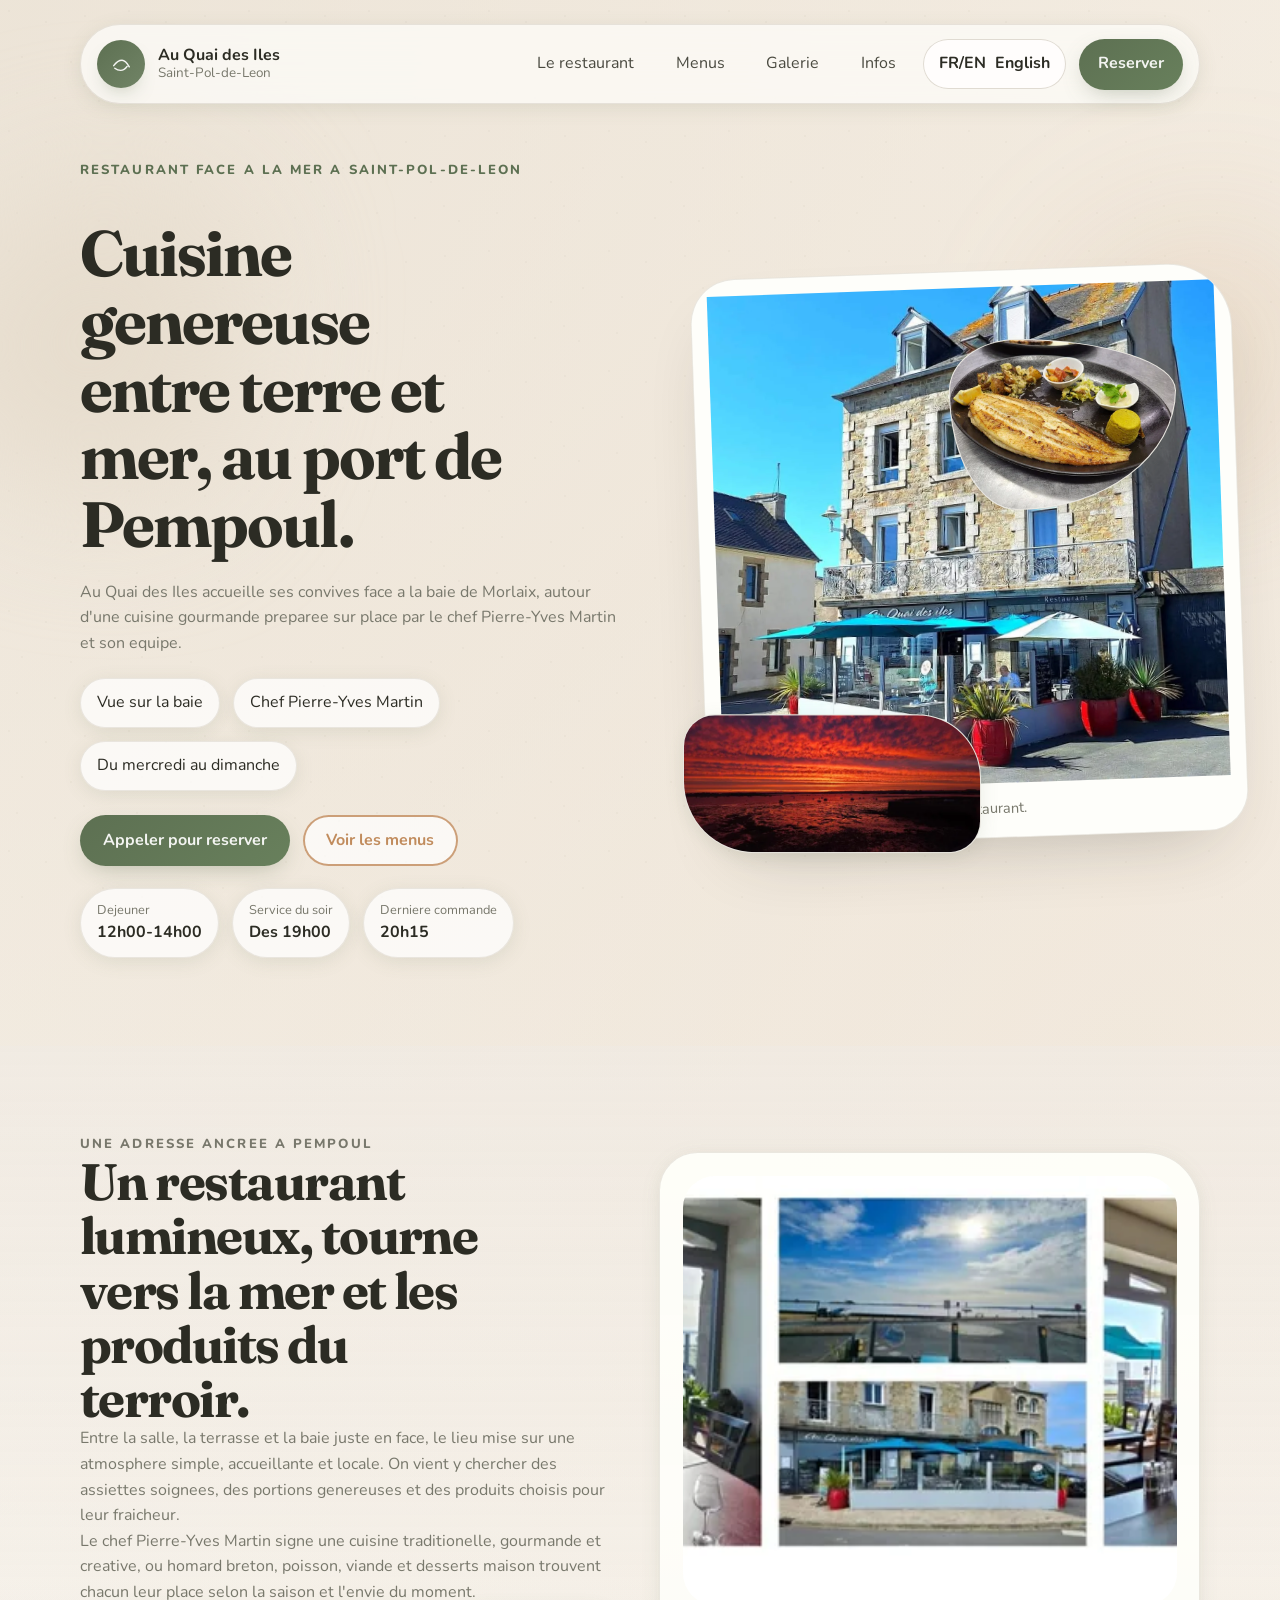
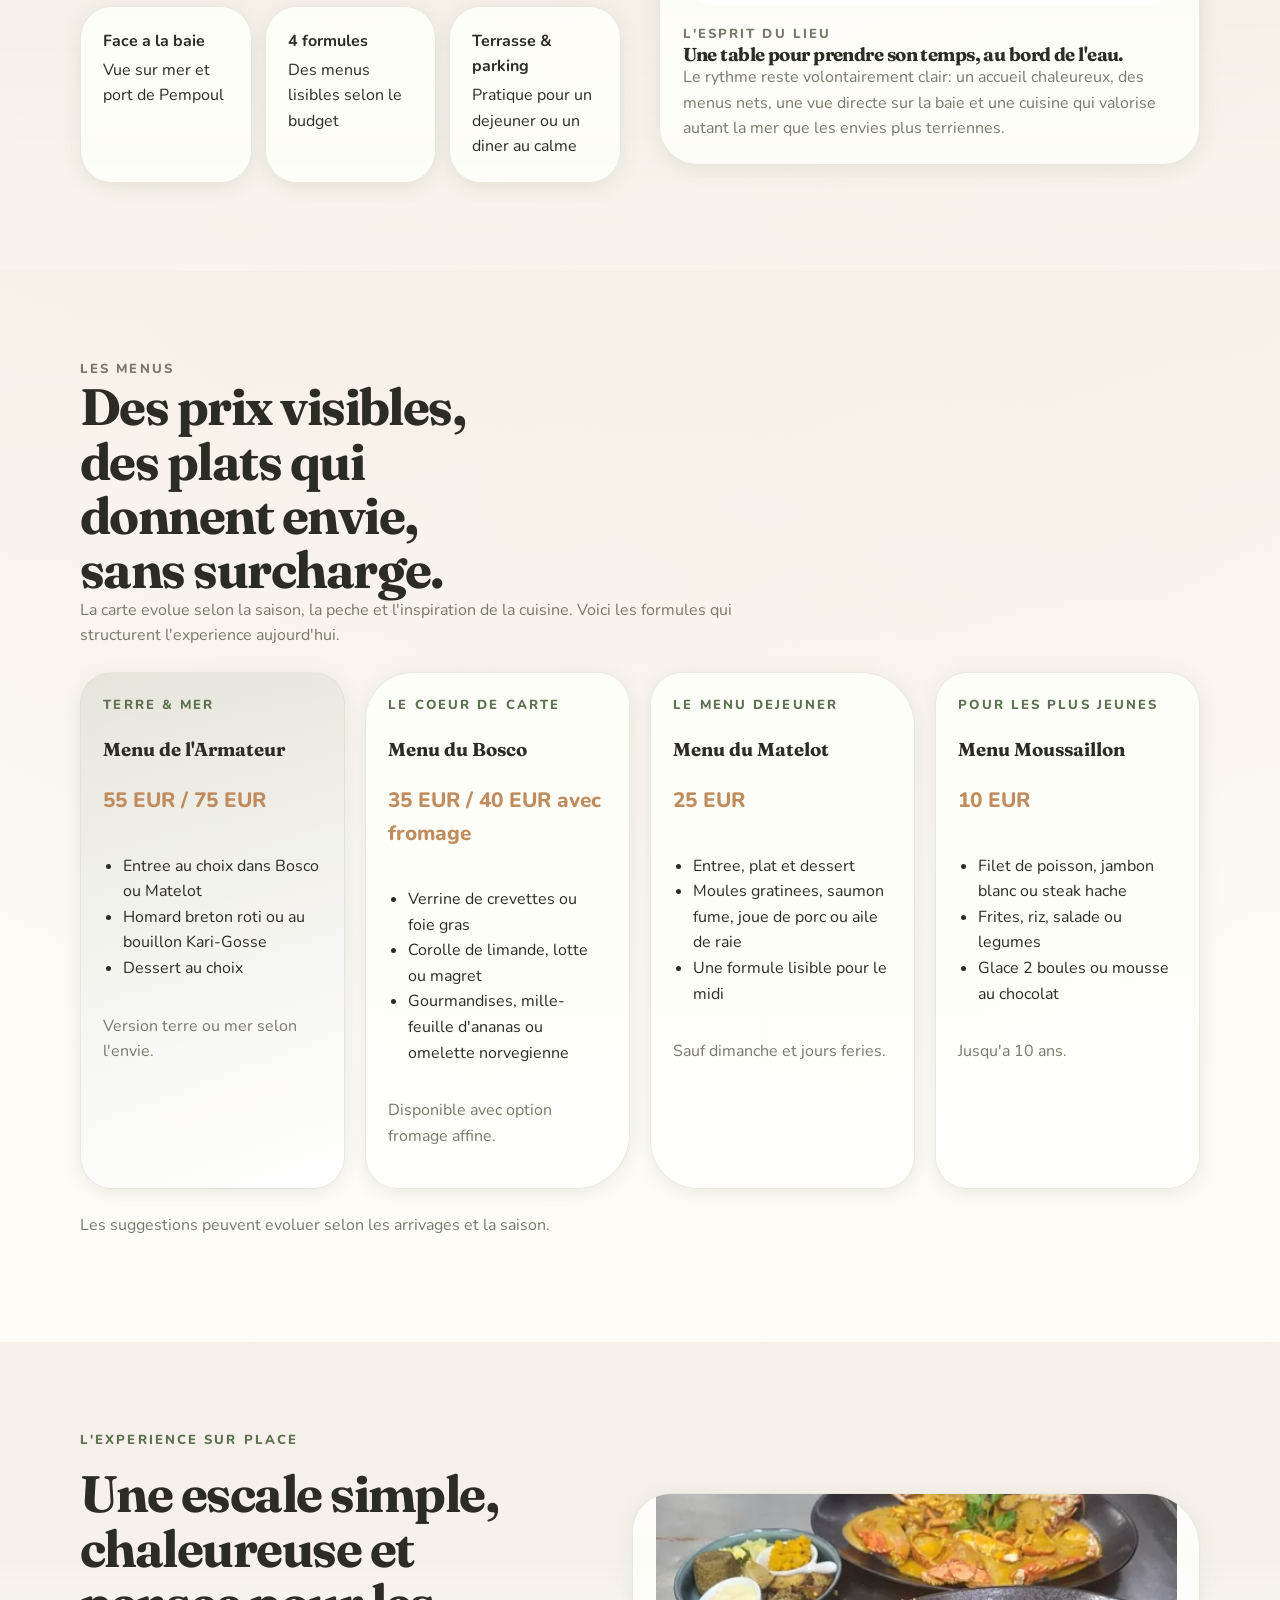
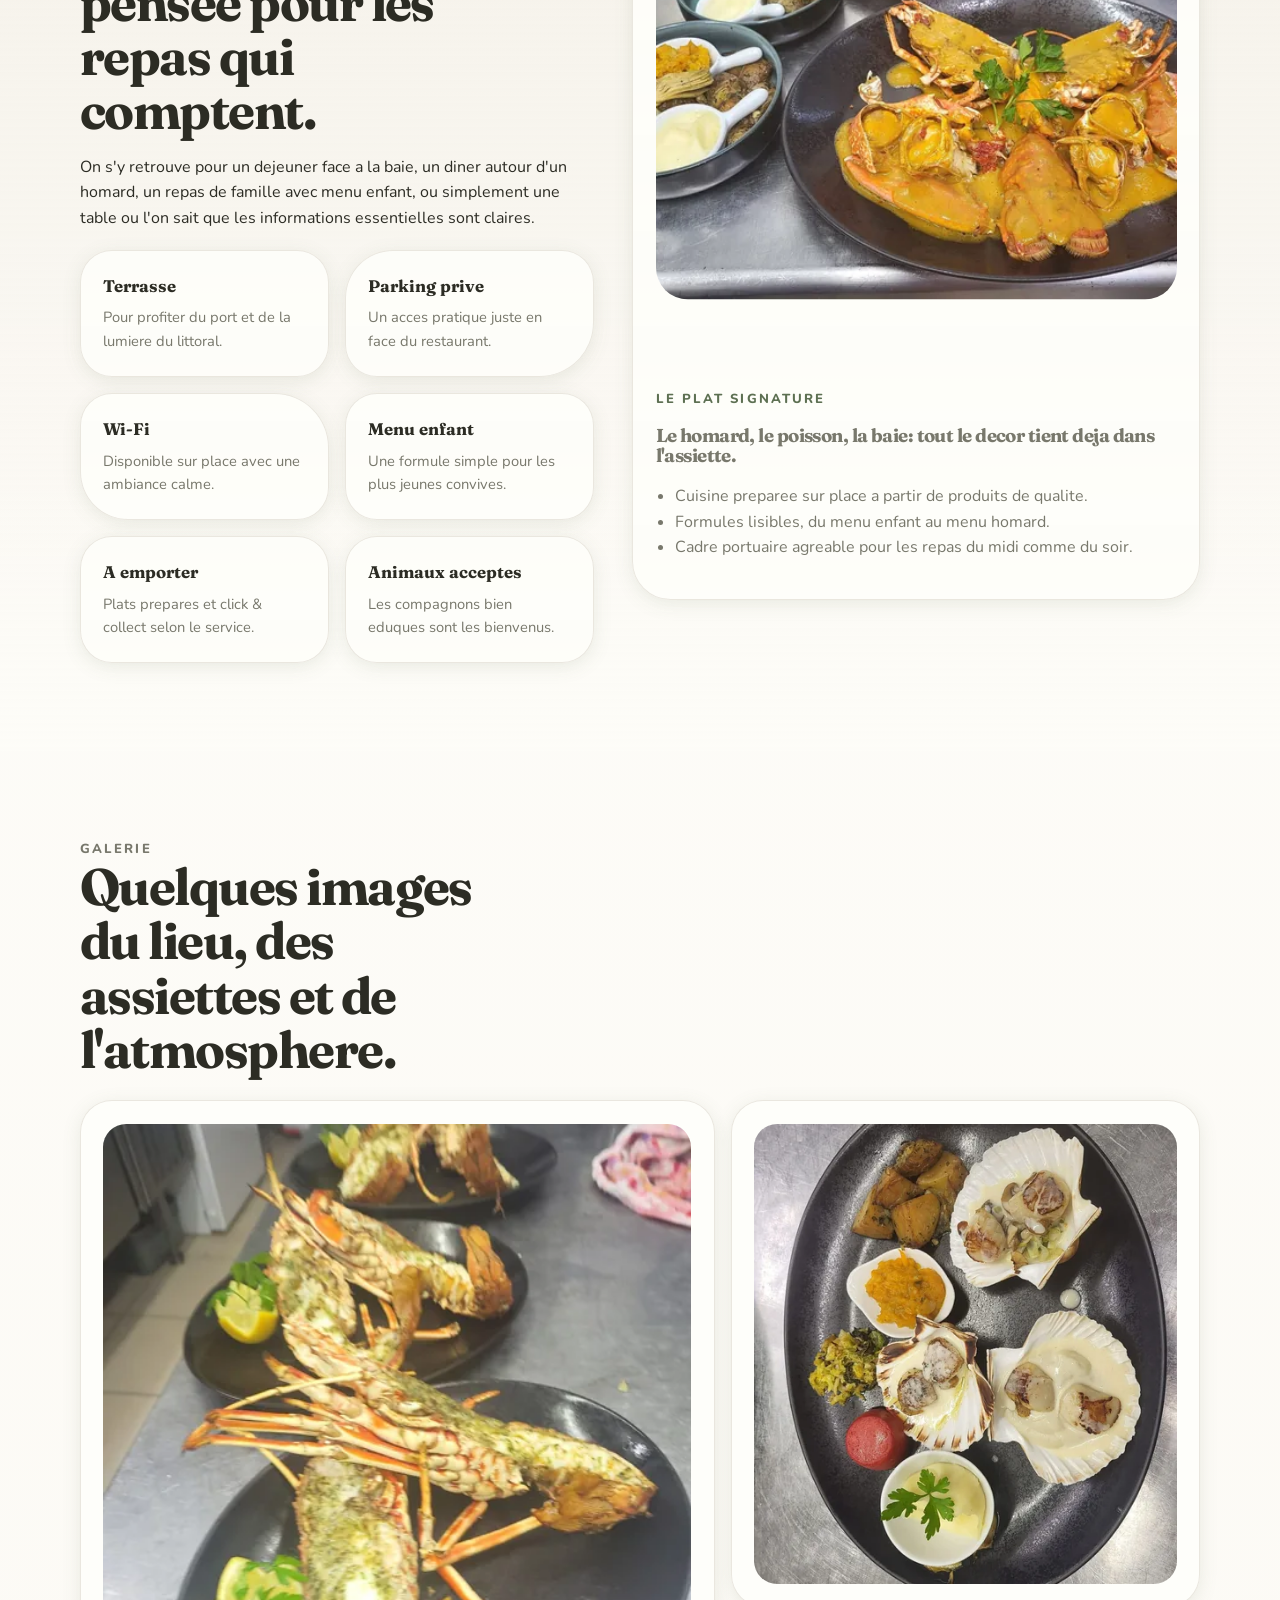
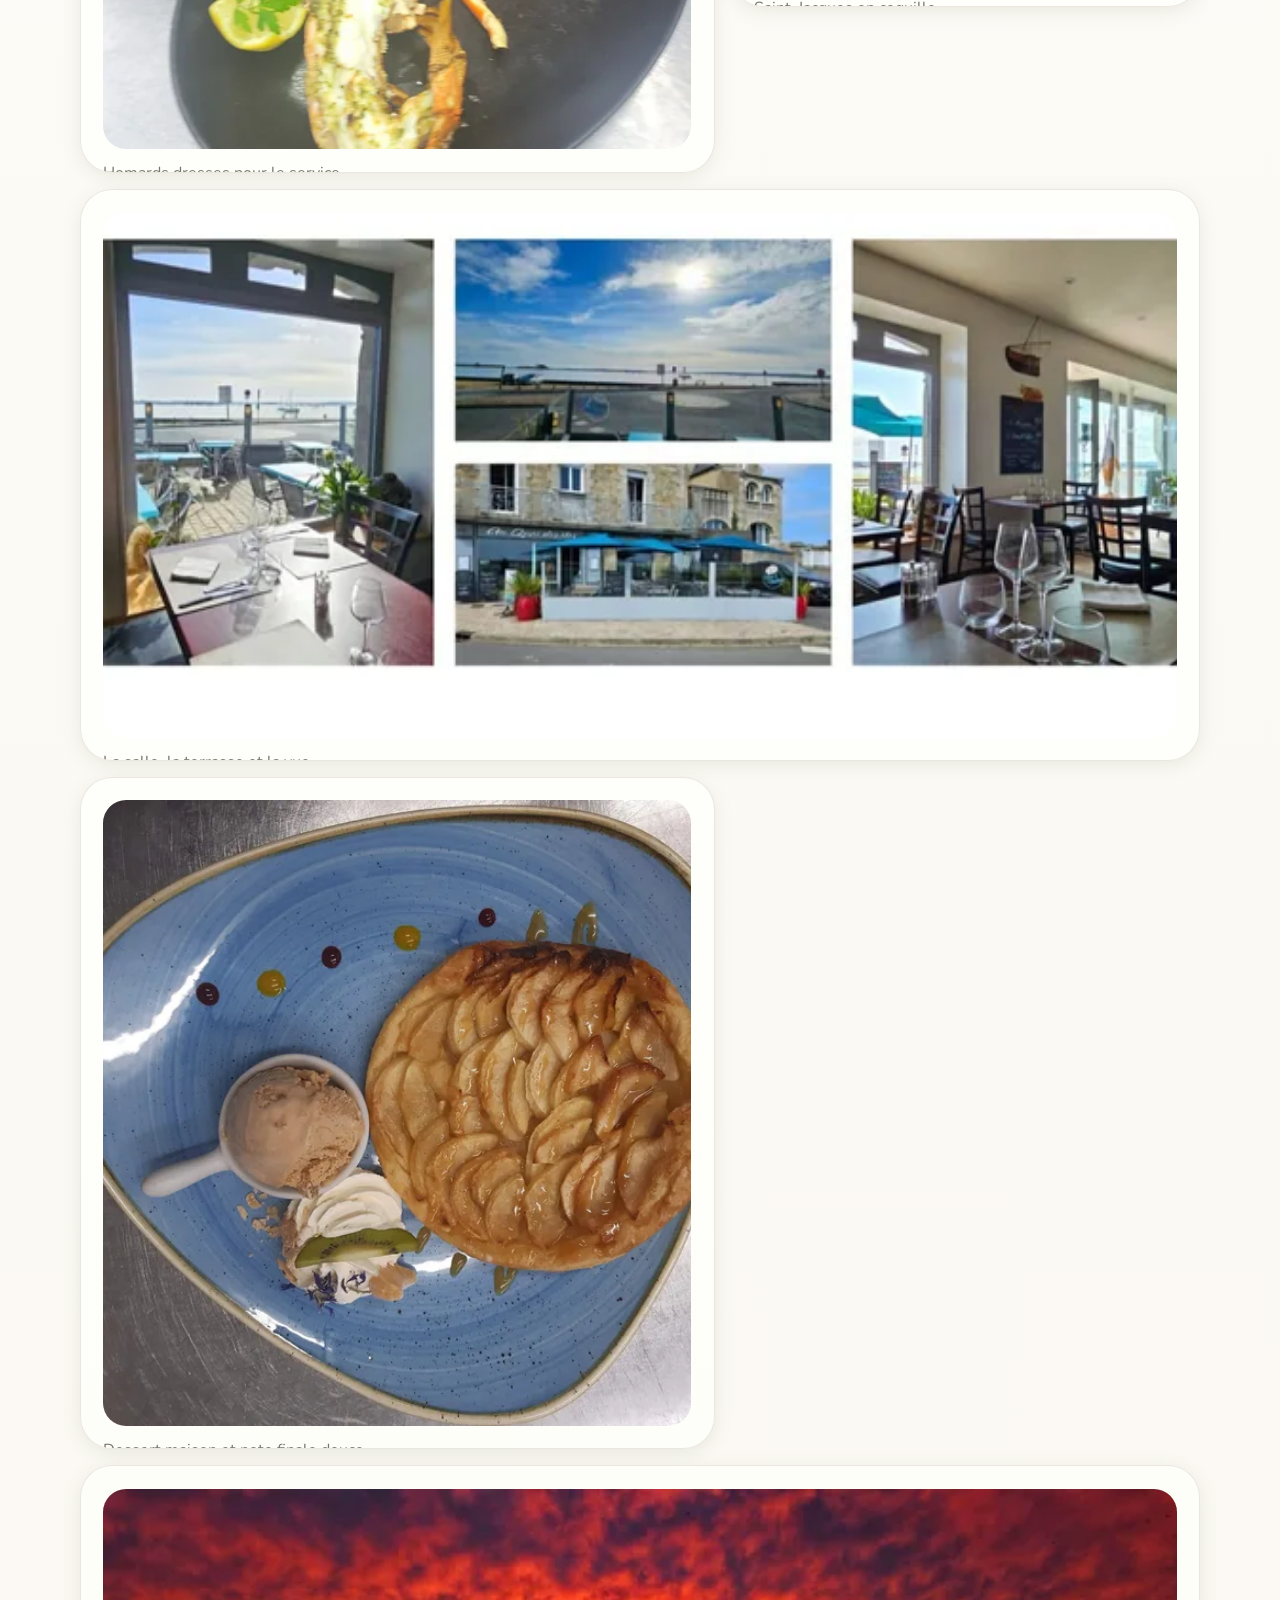
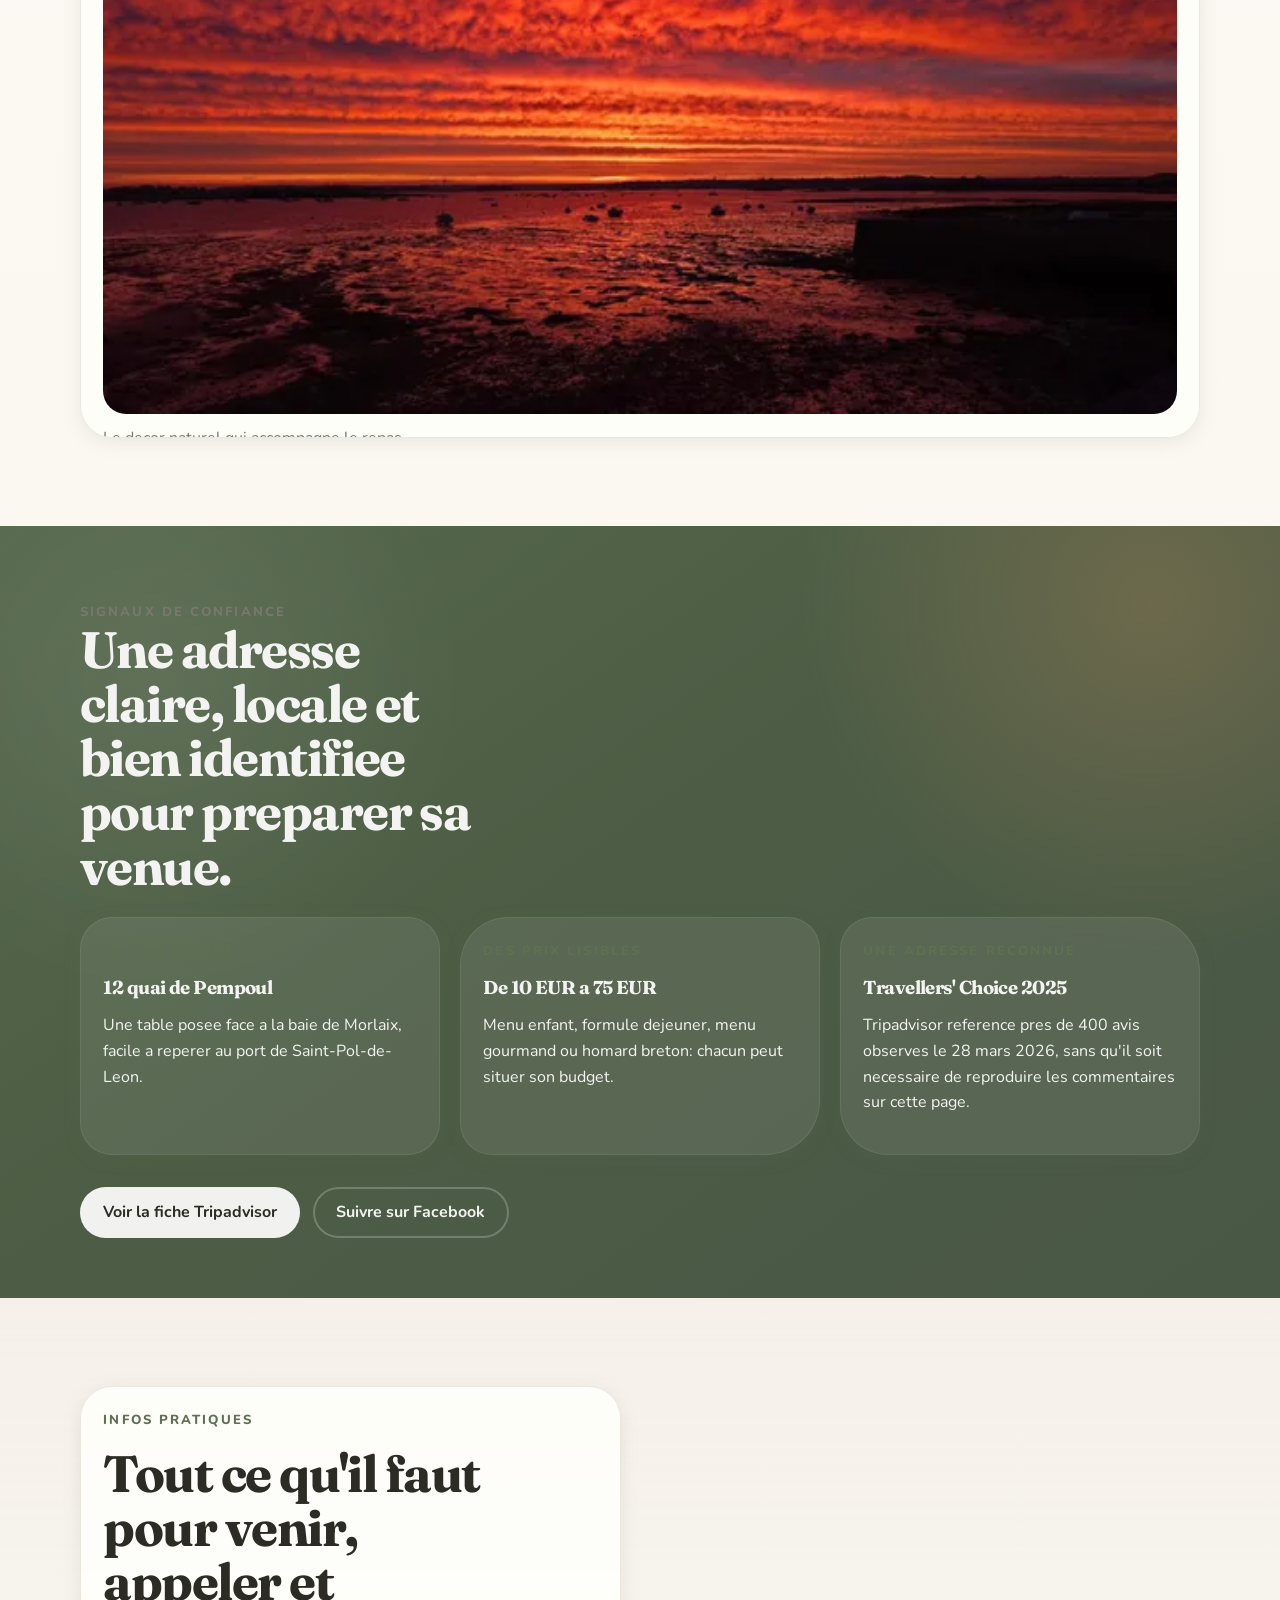
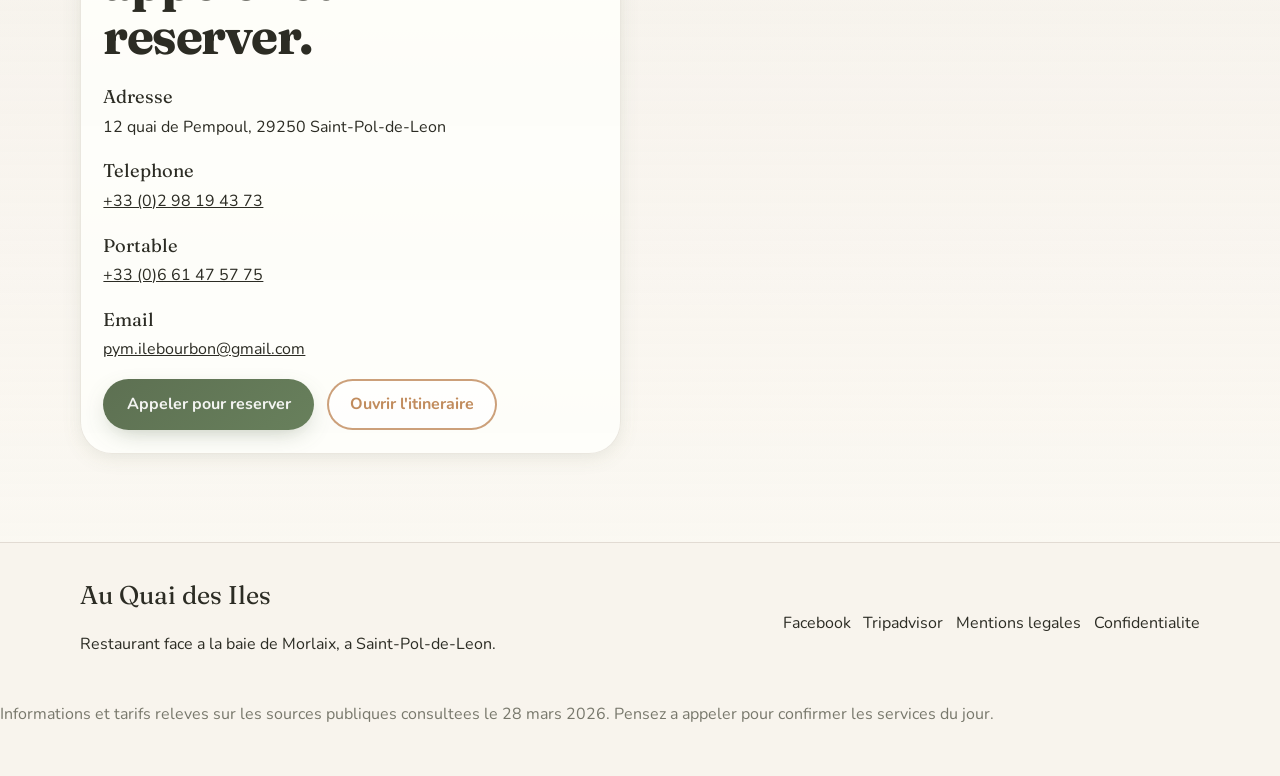
==== commit a4169d17: "Simplify mobile navigation bar" ====
--- a/index.html
+++ b/index.html
@@ -132,6 +132,13 @@
             <a href="#menus" data-i18n="nav.menus">Menus</a>
             <a href="#galerie" data-i18n="nav.gallery">Galerie</a>
             <a href="#infos" data-i18n="nav.info">Infos</a>
+            <div class="nav-panel-actions">
+              <button class="lang-toggle nav-panel-lang" id="nav-panel-lang" type="button" aria-label="Afficher la version anglaise">
+                <span aria-hidden="true">FR/EN</span>
+                <span data-i18n="actions.language">English</span>
+              </button>
+              <a class="button button-primary nav-panel-reserve" href="tel:+33298194373" data-i18n="actions.reserve">Reserver</a>
+            </div>
           </div>
 
           <button class="lang-toggle" id="lang-toggle" type="button" aria-label="Afficher la version anglaise">
--- a/styles.css
+++ b/styles.css
@@ -93,7 +93,7 @@
 
 .section {
   position: relative;
-  padding: 7rem 0;
+  padding: 5.5rem 0;
 }
 
 .section-soft {
@@ -106,6 +106,8 @@
 
 .section-contrast {
   color: var(--primary-foreground);
+  padding-top: 4.75rem;
+  padding-bottom: 3.75rem;
   background:
     radial-gradient(circle at 12% 20%, rgba(255, 255, 255, 0.08), transparent 24%),
     radial-gradient(circle at 90% 10%, rgba(193, 140, 93, 0.28), transparent 26%),
@@ -221,6 +223,10 @@
   transition: background var(--transition), color var(--transition), transform var(--transition);
 }
 
+.nav-panel-actions {
+  display: none;
+}
+
 .nav-panel a:hover,
 .nav-panel a:focus-visible {
   color: var(--primary);
@@ -350,6 +356,22 @@
 .footer-layout {
   display: grid;
   gap: 2.4rem;
+}
+
+.hero-copy,
+.hero-visual,
+.section-copy,
+.experience-highlight,
+.feature-plate,
+.info-card,
+.hours-card {
+  min-width: 0;
+}
+
+.hero-copy {
+  display: grid;
+  align-content: start;
+  gap: 1.35rem;
 }
 
 .hero-grid,
@@ -406,18 +428,33 @@
 .feature-copy,
 .hours-note,
 .footer-meta {
+  margin: 0;
   color: var(--muted-foreground);
 }
 
-.hero-badges,
-.hero-notes,
 .feature-list,
 .menu-list,
 .info-list,
 .gallery-grid,
 .service-grid,
 .trust-grid {
-  margin-top: 1.5rem;
+  margin-top: 1.15rem;
+}
+
+/* hero-badges et hero-notes sont dans un grid avec gap — pas de margin-top supplémentaire */
+
+.hero-badges {
+  flex-wrap: wrap;
+}
+
+.hero-actions {
+  flex-wrap: wrap;
+  align-items: flex-start;
+  margin-top: 0.15rem;
+}
+
+.hero-notes {
+  flex-wrap: wrap;
 }
 
 .badge,
@@ -439,6 +476,7 @@
   box-shadow: var(--shadow-soft);
 }
 
+
 .badge,
 .note-pill {
   padding: 0.7rem 1rem;
@@ -524,6 +562,7 @@
 }
 
 .fact-pill,
+.service-card,
 .menu-card,
 .trust-card,
 .info-card,
@@ -562,12 +601,21 @@
 .menu-grid,
 .trust-grid {
   display: grid;
+  gap: 1.25rem;
+}
+
+.menu-grid {
   grid-template-columns: repeat(4, minmax(0, 1fr));
-  gap: 1.25rem;
+}
+
+.trust-grid {
+  grid-template-columns: repeat(3, minmax(0, 1fr));
 }
 
 .menu-card,
 .service-card {
+  display: grid;
+  align-content: start;
   transition: transform var(--transition), box-shadow var(--transition);
 }
 
@@ -617,6 +665,10 @@
   color: var(--muted-foreground);
 }
 
+.section-footnote {
+  margin-top: 1.5rem;
+}
+
 .service-grid {
   display: grid;
   grid-template-columns: repeat(2, minmax(0, 1fr));
@@ -631,6 +683,17 @@
   font-family: "Fraunces", serif;
 }
 
+.service-card h3 {
+  margin: 0 0 0.4rem;
+  font-size: 1.05rem;
+}
+
+.service-card p {
+  margin: 0;
+  color: var(--muted-foreground);
+  font-size: 0.92rem;
+}
+
 .gallery-grid {
   display: grid;
   grid-template-columns: 1.15fr 0.85fr;
@@ -644,6 +707,14 @@
 .gallery-item img {
   aspect-ratio: 1 / 1;
   border-radius: 1.45rem;
+}
+
+.gallery-item-large {
+  grid-row: span 2;
+}
+
+.gallery-item-medium {
+  grid-column: auto;
 }
 
 .gallery-item-wide {
@@ -702,6 +773,10 @@
   color: var(--primary);
 }
 
+.hours-row:last-of-type {
+  border-bottom: none;
+}
+
 .footer-layout {
   grid-template-columns: 1fr auto;
   padding: 2rem 0 0.8rem;
@@ -723,7 +798,7 @@
 
 .section-heading {
   max-width: 44rem;
-  margin-bottom: 2rem;
+  margin-bottom: 1.45rem;
 }
 
 .split-layout-reverse {
@@ -732,6 +807,10 @@
 
 .section-contrast .section-heading {
   max-width: 36rem;
+}
+
+.section-contrast .trust-actions {
+  margin-top: 2rem;
 }
 
 .visually-hidden,
@@ -813,14 +892,12 @@
   padding-left: 1.2rem;
 }
 
-@media (max-width: 1023px) {
+@media (max-width: 1180px) {
   .hero-grid,
   .split-layout,
   .info-layout,
   .split-layout-reverse,
-  .footer-layout,
-  .menu-grid,
-  .trust-grid {
+  .footer-layout {
     grid-template-columns: 1fr;
   }
 
@@ -836,6 +913,15 @@
     min-height: 32rem;
   }
 
+  .menu-grid,
+  .trust-grid {
+    grid-template-columns: repeat(2, minmax(0, 1fr));
+  }
+
+  .service-grid {
+    grid-template-columns: 1fr;
+  }
+
   .photo-card-main {
     width: min(100%, 28rem);
   }
@@ -850,6 +936,13 @@
 
   .gallery-item-wide img {
     aspect-ratio: 1.35 / 1;
+  }
+}
+
+@media (max-width: 1023px) {
+  .menu-grid,
+  .trust-grid {
+    grid-template-columns: 1fr;
   }
 }
 
@@ -860,36 +953,73 @@
   }
 
   .section {
-    padding: 5rem 0;
+    padding: 4.25rem 0;
+  }
+
+  .section-contrast {
+    padding-top: 4rem;
+    padding-bottom: 3rem;
   }
 
   .top-nav {
-    align-items: flex-start;
-    padding: 0.9rem;
-    border-radius: 2rem;
+    position: sticky;
+    top: var(--nav-offset);
+    display: flex;
+    align-items: center;
+    gap: 0.75rem;
+    padding: 0.7rem 0.85rem;
+    border-radius: 999px;
+  }
+
+  .brand {
+    min-width: 0;
+    flex: 1;
+    gap: 0.65rem;
+  }
+
+  .brand-mark {
+    width: 2.55rem;
+    height: 2.55rem;
+  }
+
+  .brand-copy strong {
+    font-size: 0.98rem;
+  }
+
+  .brand-copy span {
+    display: none;
   }
 
   .nav-cluster {
     position: relative;
-    flex-wrap: wrap;
-    justify-content: flex-end;
+    display: flex;
+    align-items: center;
+    gap: 0.65rem;
+    width: auto;
+    margin-left: auto;
   }
 
   .nav-toggle {
     display: inline-flex;
+  }
+
+  .nav-toggle {
+    min-height: 2.8rem;
+    padding-inline: 1.1rem;
   }
 
   .nav-panel {
     position: absolute;
     top: calc(100% + 0.7rem);
     right: 0;
+    left: auto;
     display: none;
     flex-direction: column;
     align-items: stretch;
-    min-width: min(19rem, calc(100vw - 2rem));
+    width: min(18rem, calc(100vw - 1.2rem));
     padding: 0.8rem;
     border: 1px solid rgba(222, 216, 207, 0.78);
-    border-radius: 2rem;
+    border-radius: 1.5rem;
     background: rgba(254, 254, 250, 0.96);
     box-shadow: var(--shadow-float);
   }
@@ -898,12 +1028,43 @@
     display: flex;
   }
 
+  .lang-toggle,
   .button-compact {
+    display: none;
+  }
+
+  .nav-panel-actions {
+    display: grid;
+    gap: 0.65rem;
+    margin-top: 0.75rem;
+    padding-top: 0.75rem;
+    border-top: 1px solid rgba(222, 216, 207, 0.72);
+  }
+
+  .nav-panel .lang-toggle,
+  .nav-panel .button {
+    display: inline-flex;
     width: 100%;
+    justify-content: center;
+    min-height: 2.8rem;
+  }
+
+  .hero {
+    padding-top: 1.1rem;
+  }
+
+  .hero-copy {
+    gap: 0.95rem;
   }
 
   .hero-copy h1 {
-    font-size: clamp(2.8rem, 12vw, 4rem);
+    font-size: clamp(2.35rem, 11vw, 3.2rem);
+    line-height: 0.98;
+  }
+
+  .hero-text {
+    font-size: 1.05rem;
+    line-height: 1.55;
   }
 
   .hero-actions,
@@ -915,12 +1076,26 @@
     flex-wrap: wrap;
   }
 
-  .service-grid,
+  .hero-badges,
+  .hero-actions,
+  .hero-notes {
+    display: grid;
+    grid-template-columns: 1fr;
+    gap: 0.75rem;
+  }
+
+  .badge,
+  .note-pill {
+    width: 100%;
+  }
+
   .gallery-grid {
     grid-template-columns: 1fr;
   }
 
+  .gallery-item-large,
   .gallery-item-wide {
+    grid-row: auto;
     grid-column: auto;
   }
 
@@ -929,7 +1104,6 @@
   }
 
   .photo-card-main,
-  .photo-card-side,
   .photo-card-wide {
     position: relative;
     inset: auto;
@@ -937,9 +1111,13 @@
     transform: none;
   }
 
+  .photo-card-side {
+    display: none;
+  }
+
   .hero-visual {
     display: grid;
-    gap: 1rem;
+    gap: 0.85rem;
   }
 
   .hours-row {
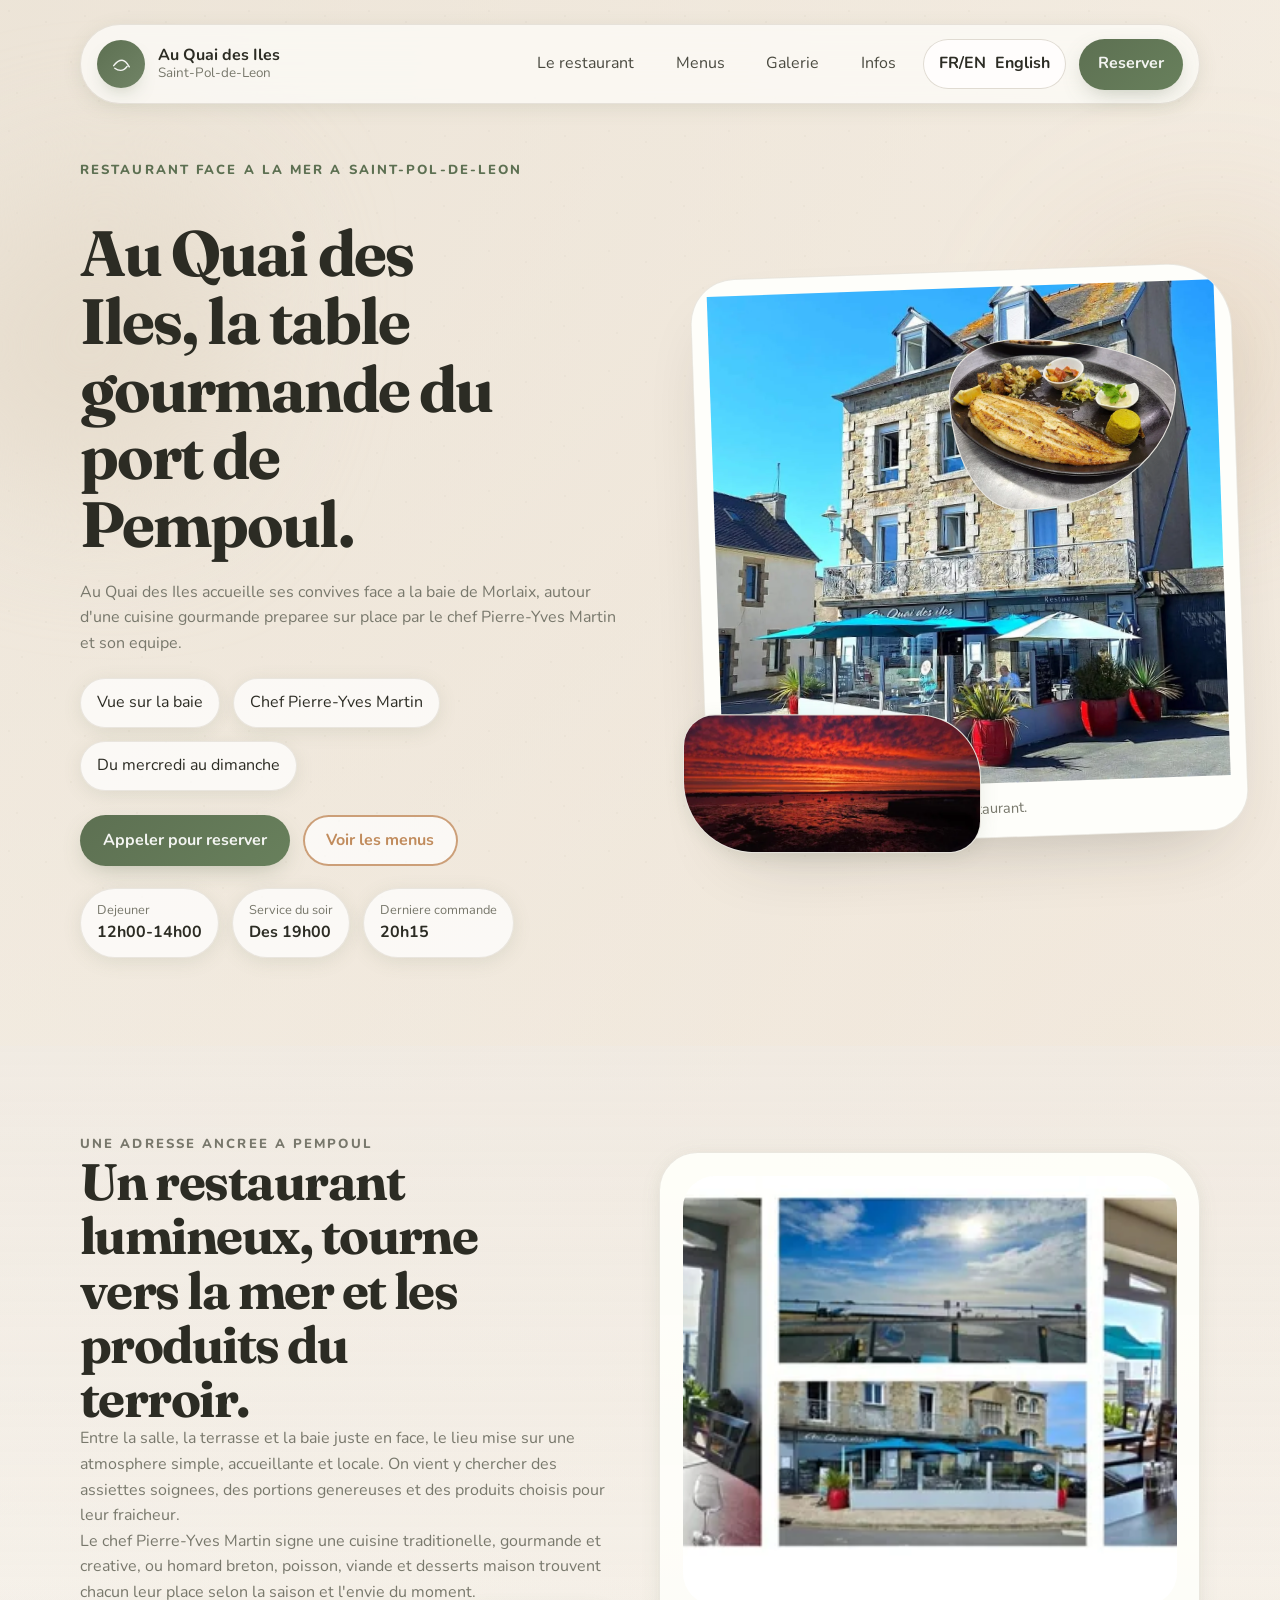
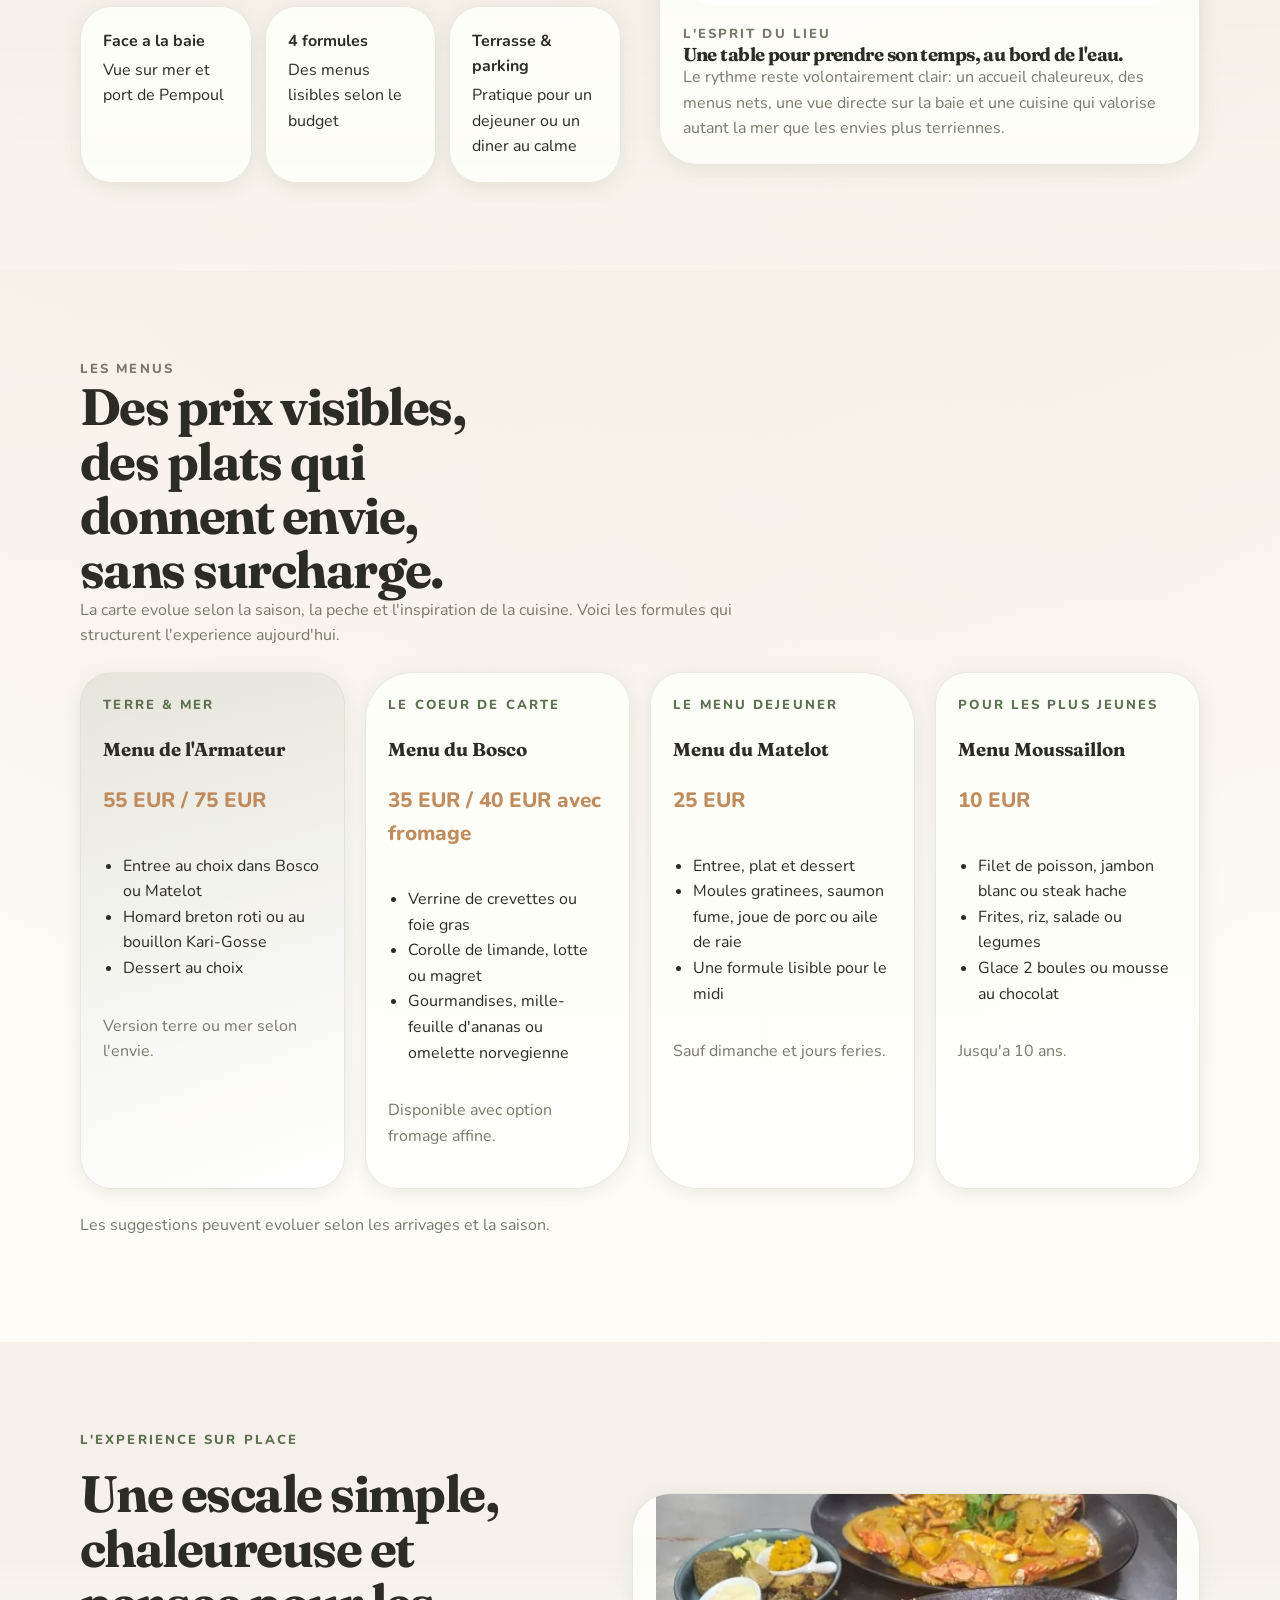
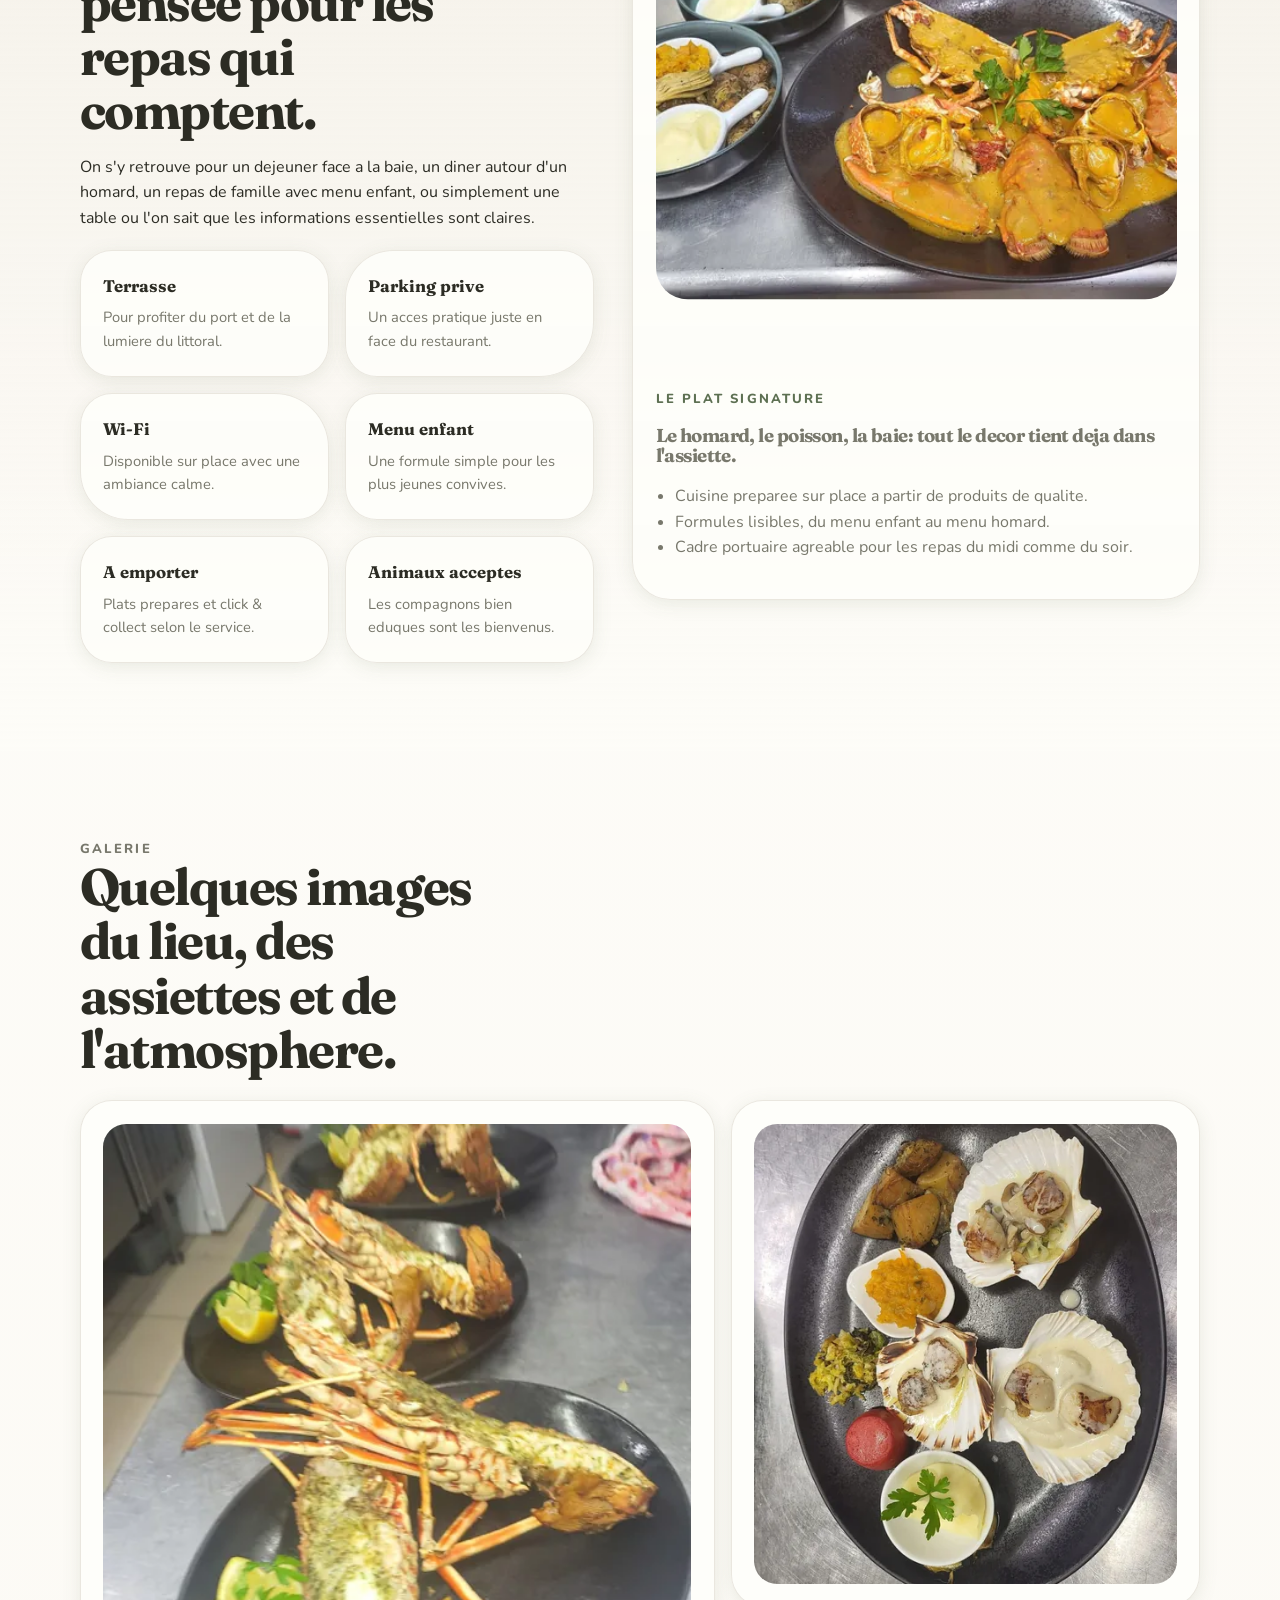
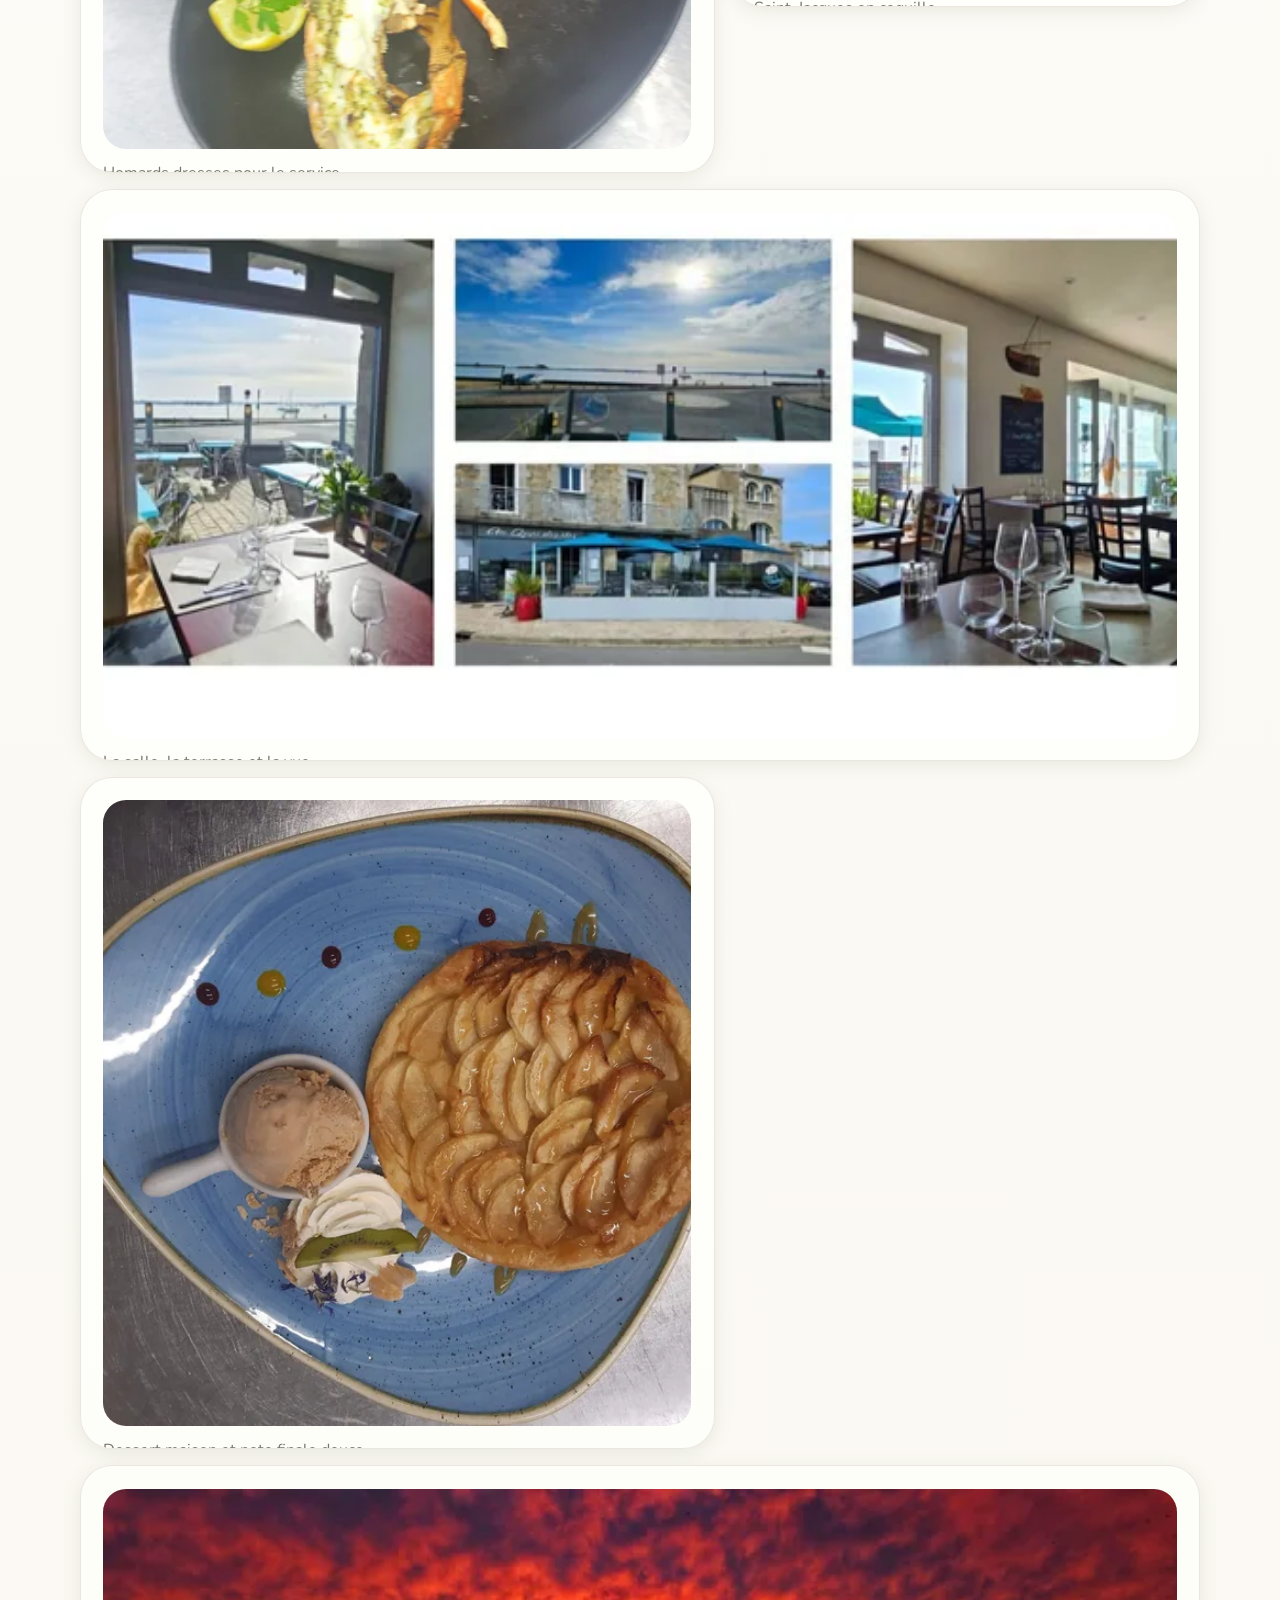
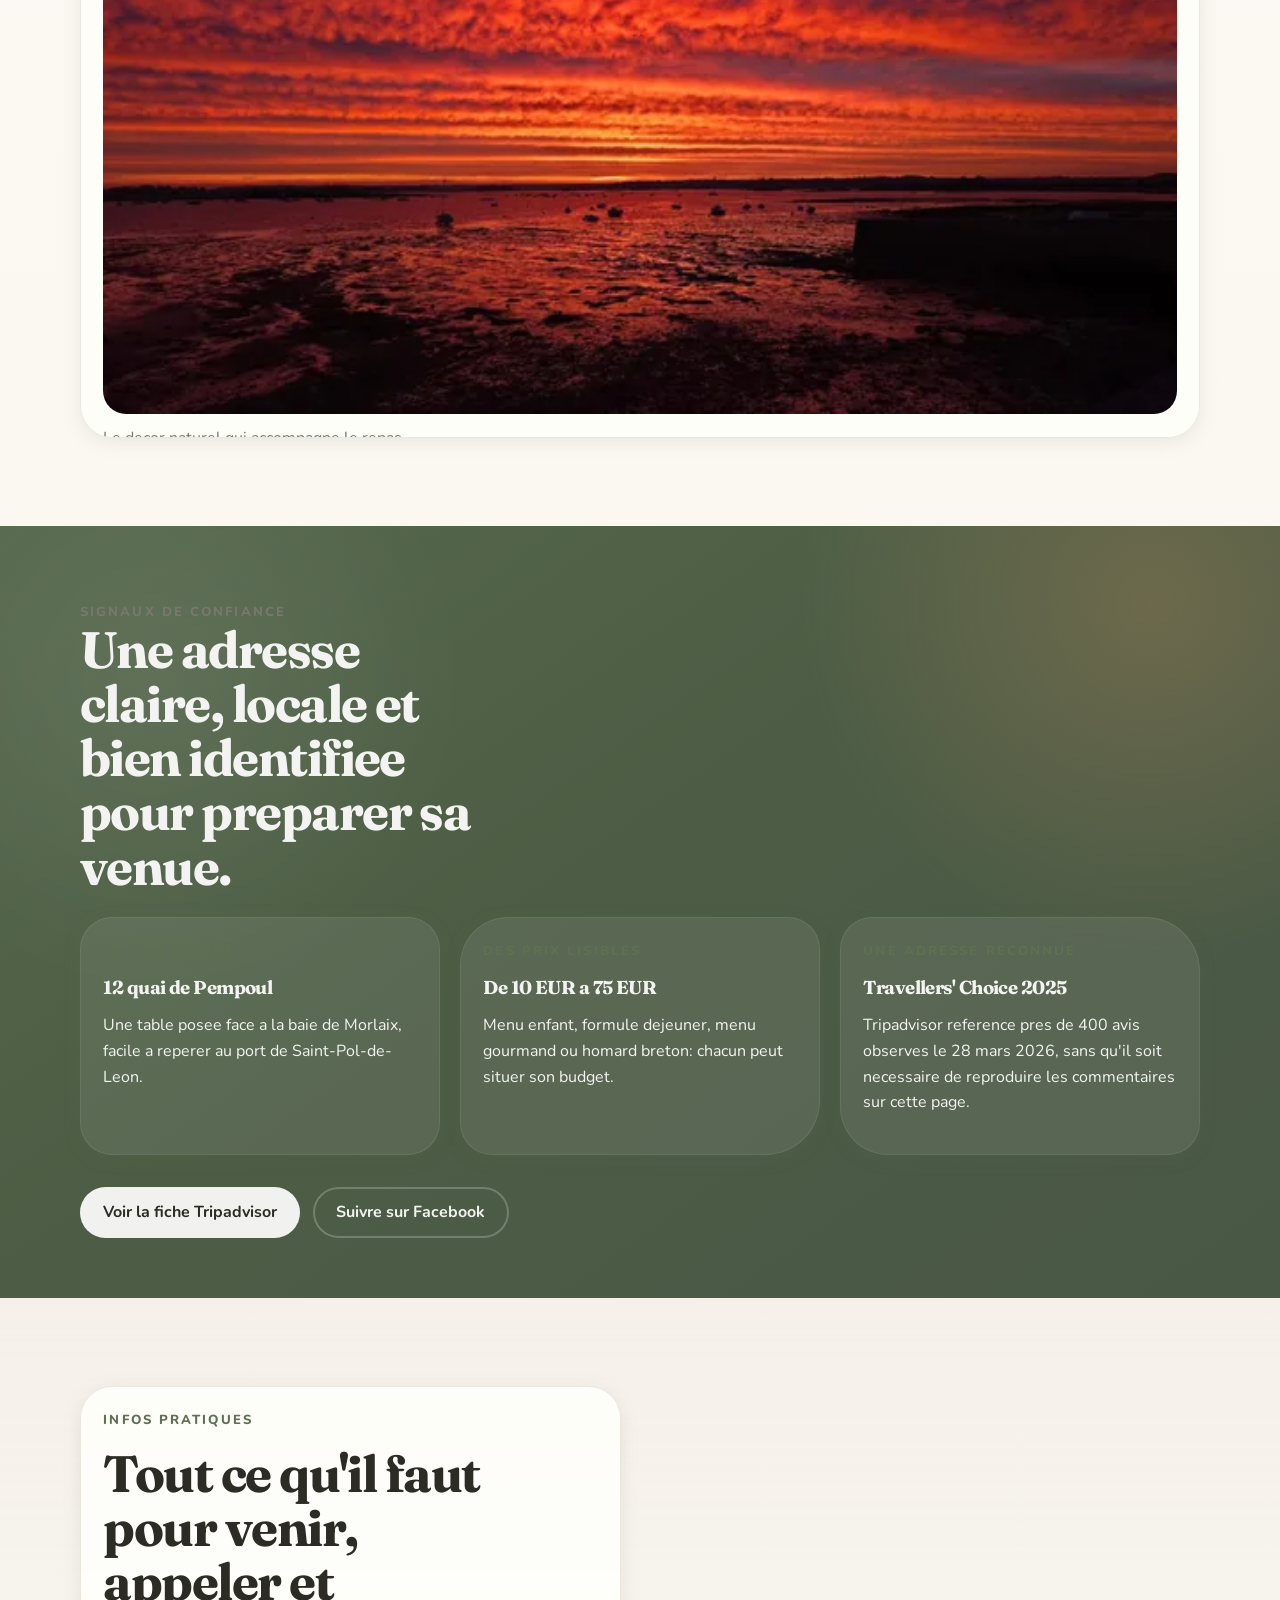
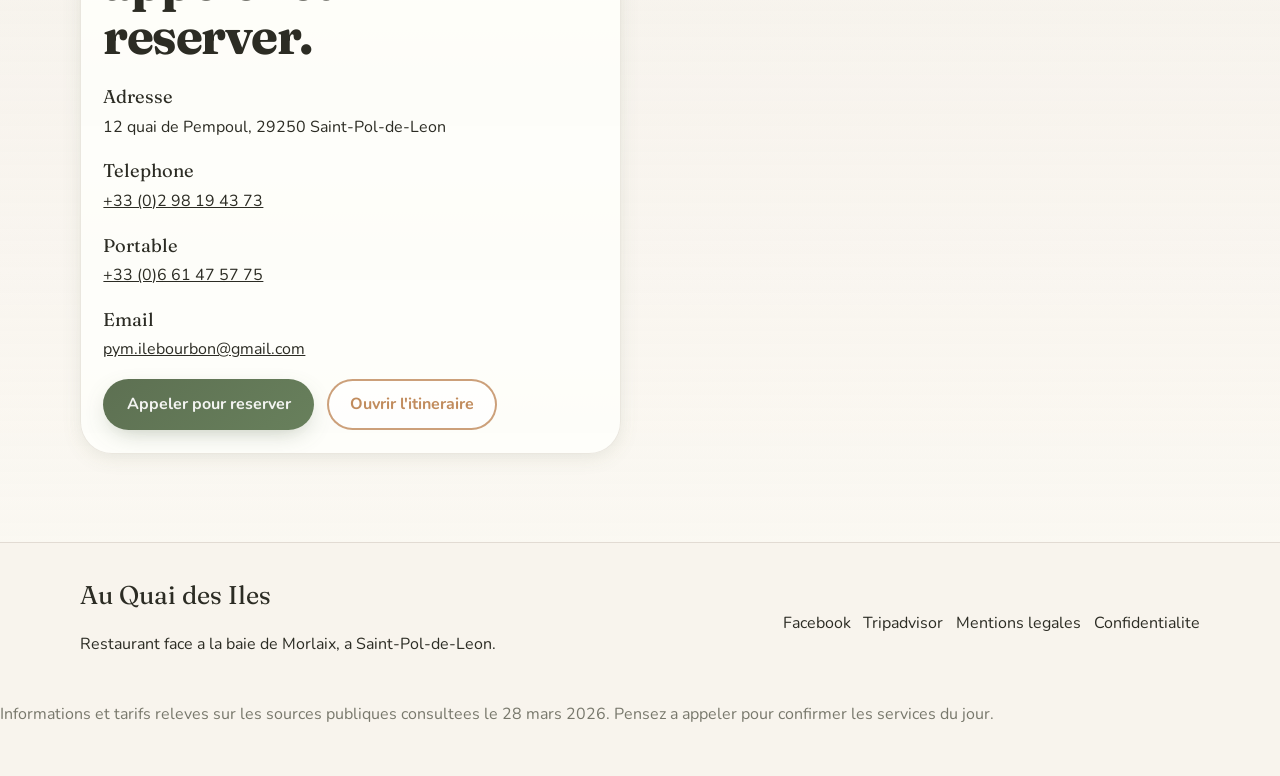
==== commit d7787234: "Refocus hero title on restaurant name" ====
--- a/index.html
+++ b/index.html
@@ -157,7 +157,7 @@
         <div class="container hero-grid">
           <div class="hero-copy reveal">
             <p class="eyebrow" data-i18n="hero.kicker">Restaurant face a la mer a Saint-Pol-de-Leon</p>
-            <h1 data-i18n="hero.title">Cuisine genereuse entre terre et mer, au port de Pempoul.</h1>
+            <h1 data-i18n="hero.title">Au Quai des Iles, la table gourmande du port de Pempoul.</h1>
             <p class="hero-text" data-i18n="hero.text">Au Quai des Iles accueille ses convives face a la baie de Morlaix, autour d'une cuisine gourmande preparee sur place par le chef Pierre-Yves Martin et son equipe.</p>
 
             <div class="hero-badges" aria-label="Points forts">
--- a/styles.css
+++ b/styles.css
@@ -1058,7 +1058,7 @@
   }
 
   .hero-copy h1 {
-    font-size: clamp(2.35rem, 11vw, 3.2rem);
+    font-size: clamp(2.05rem, 10.5vw, 2.9rem);
     line-height: 0.98;
   }
 
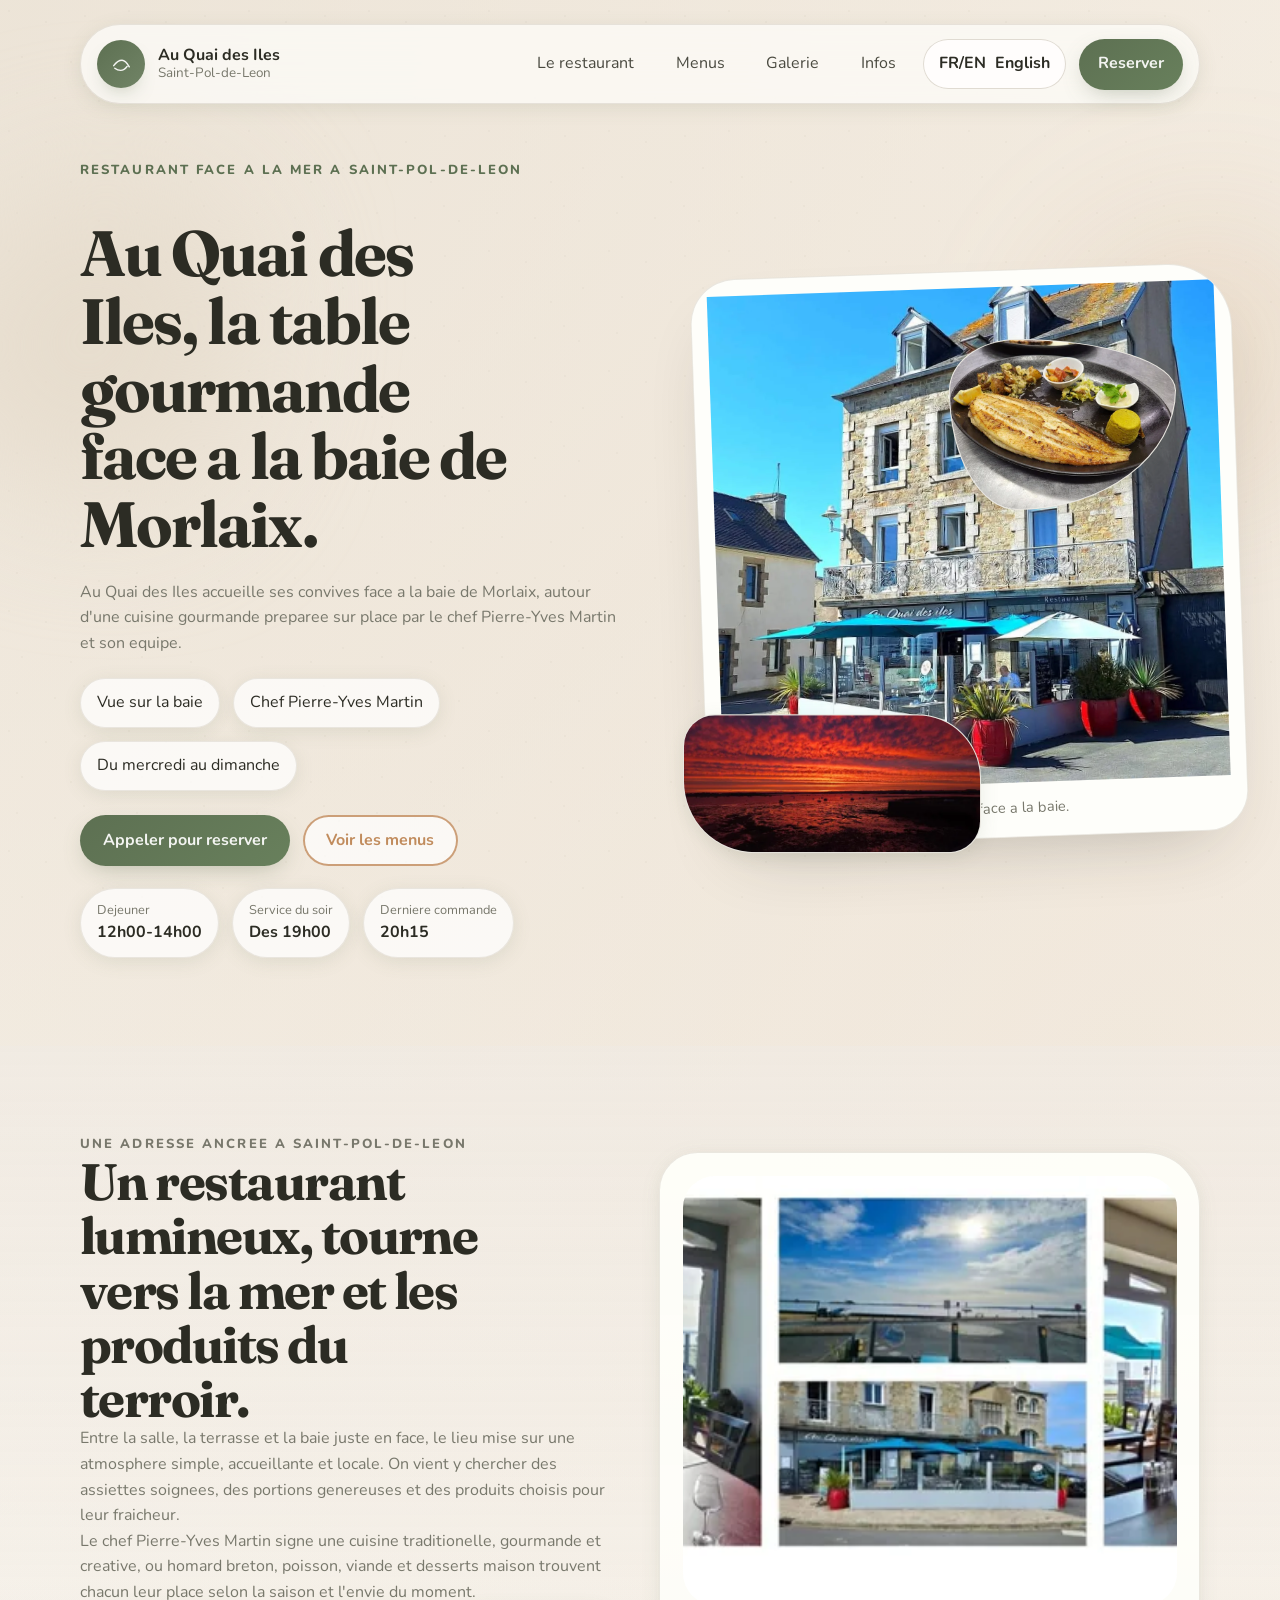
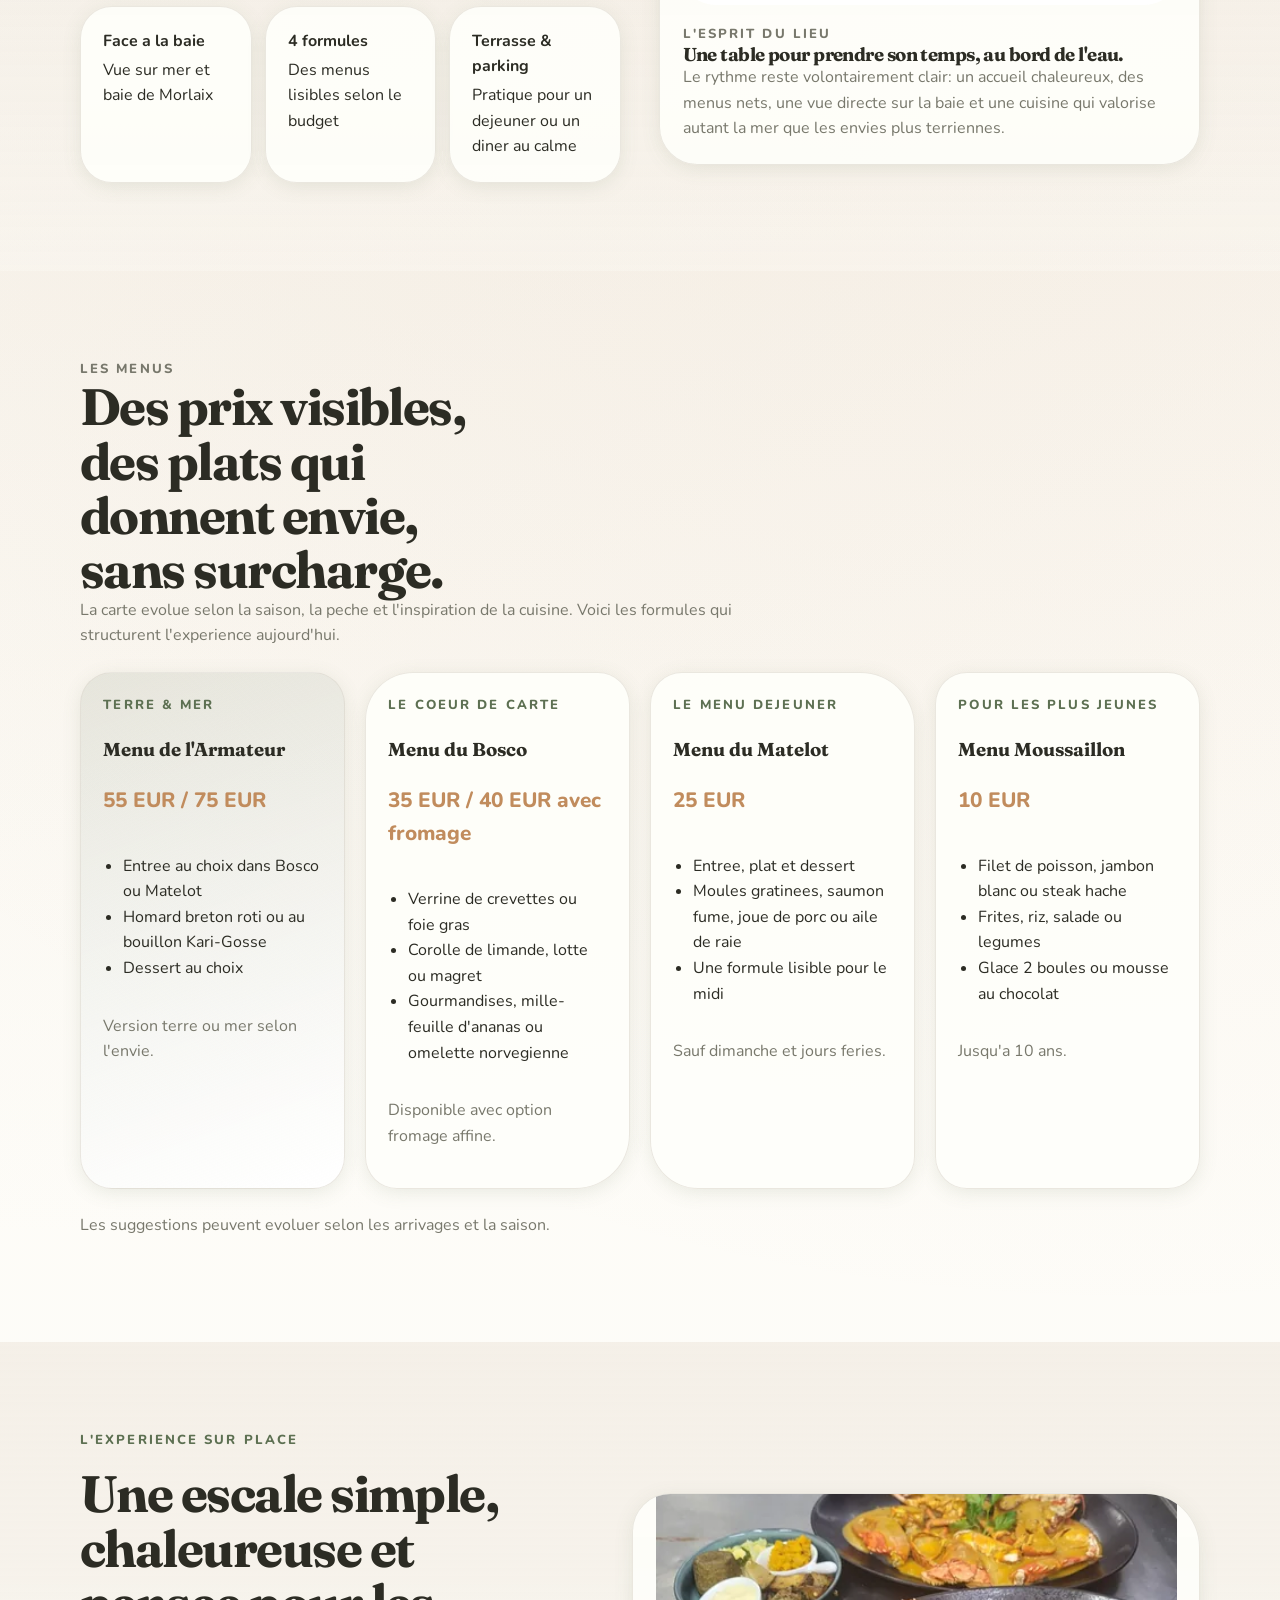
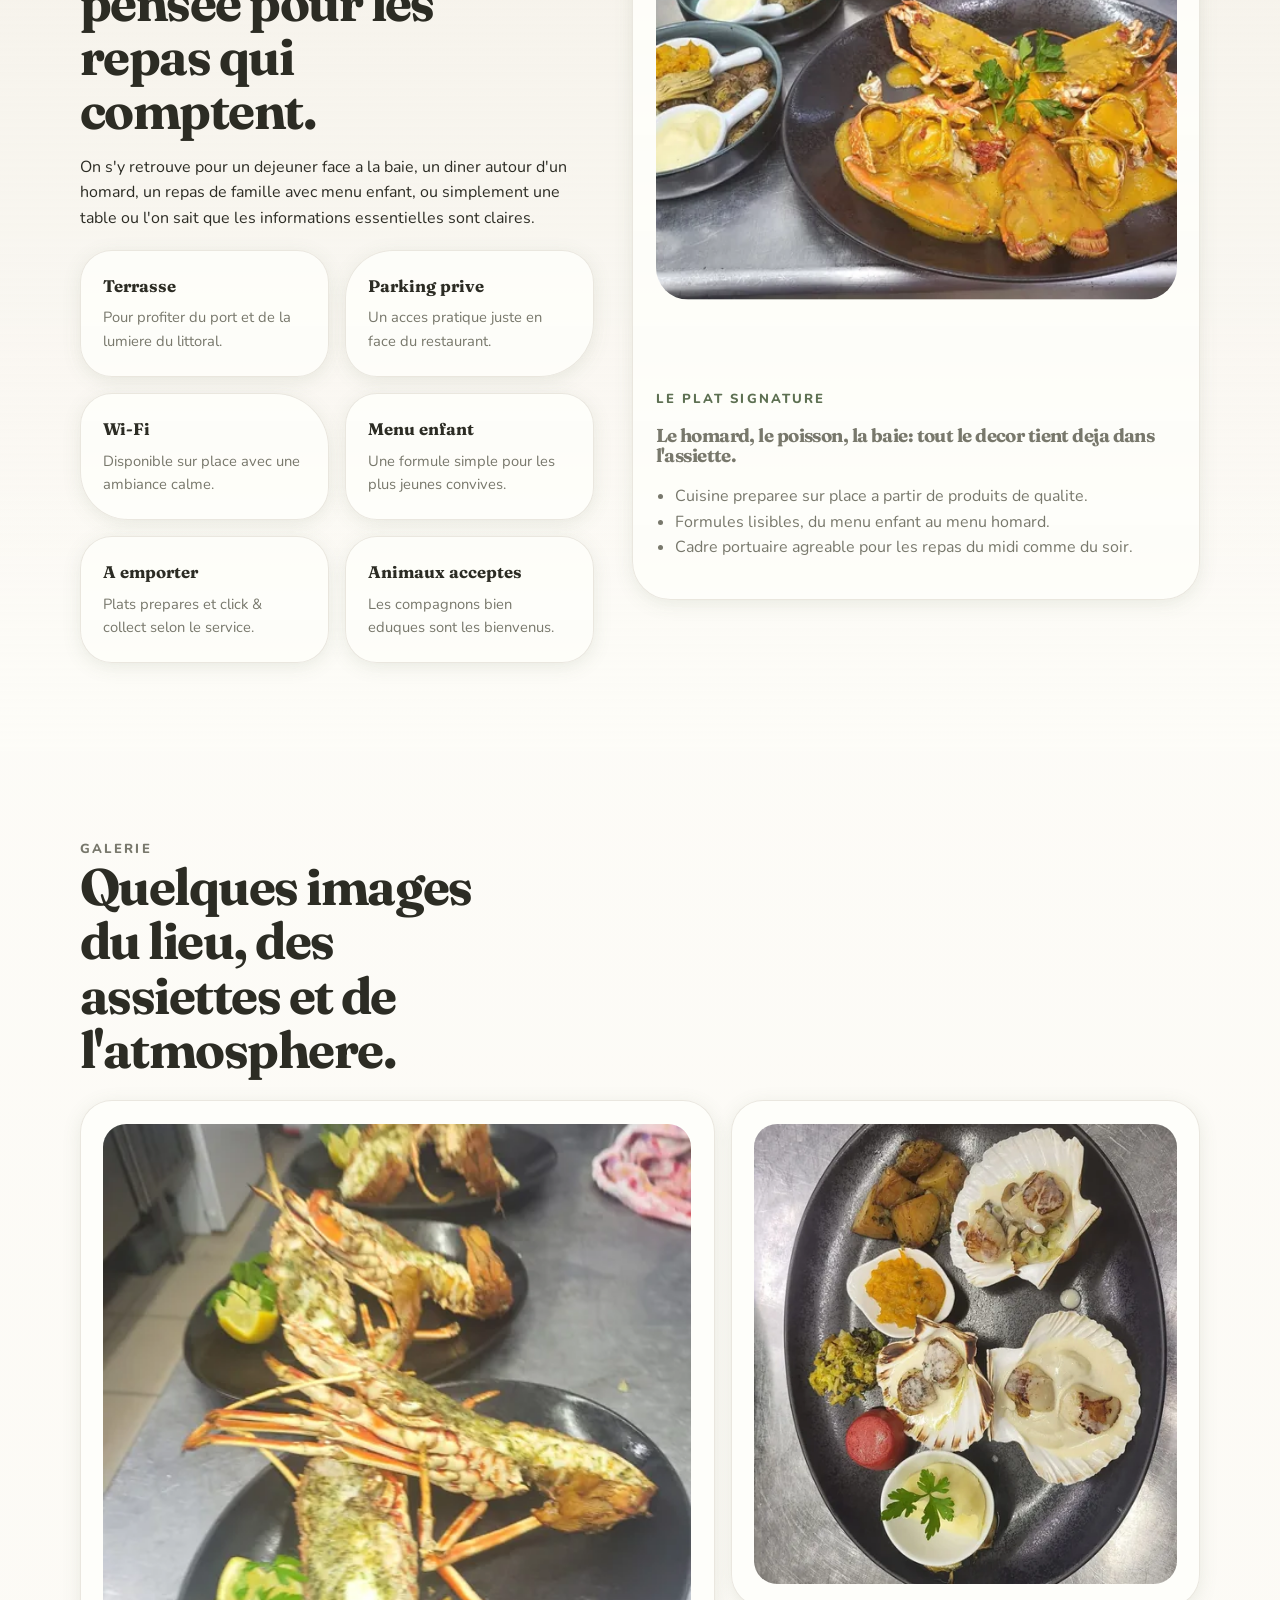
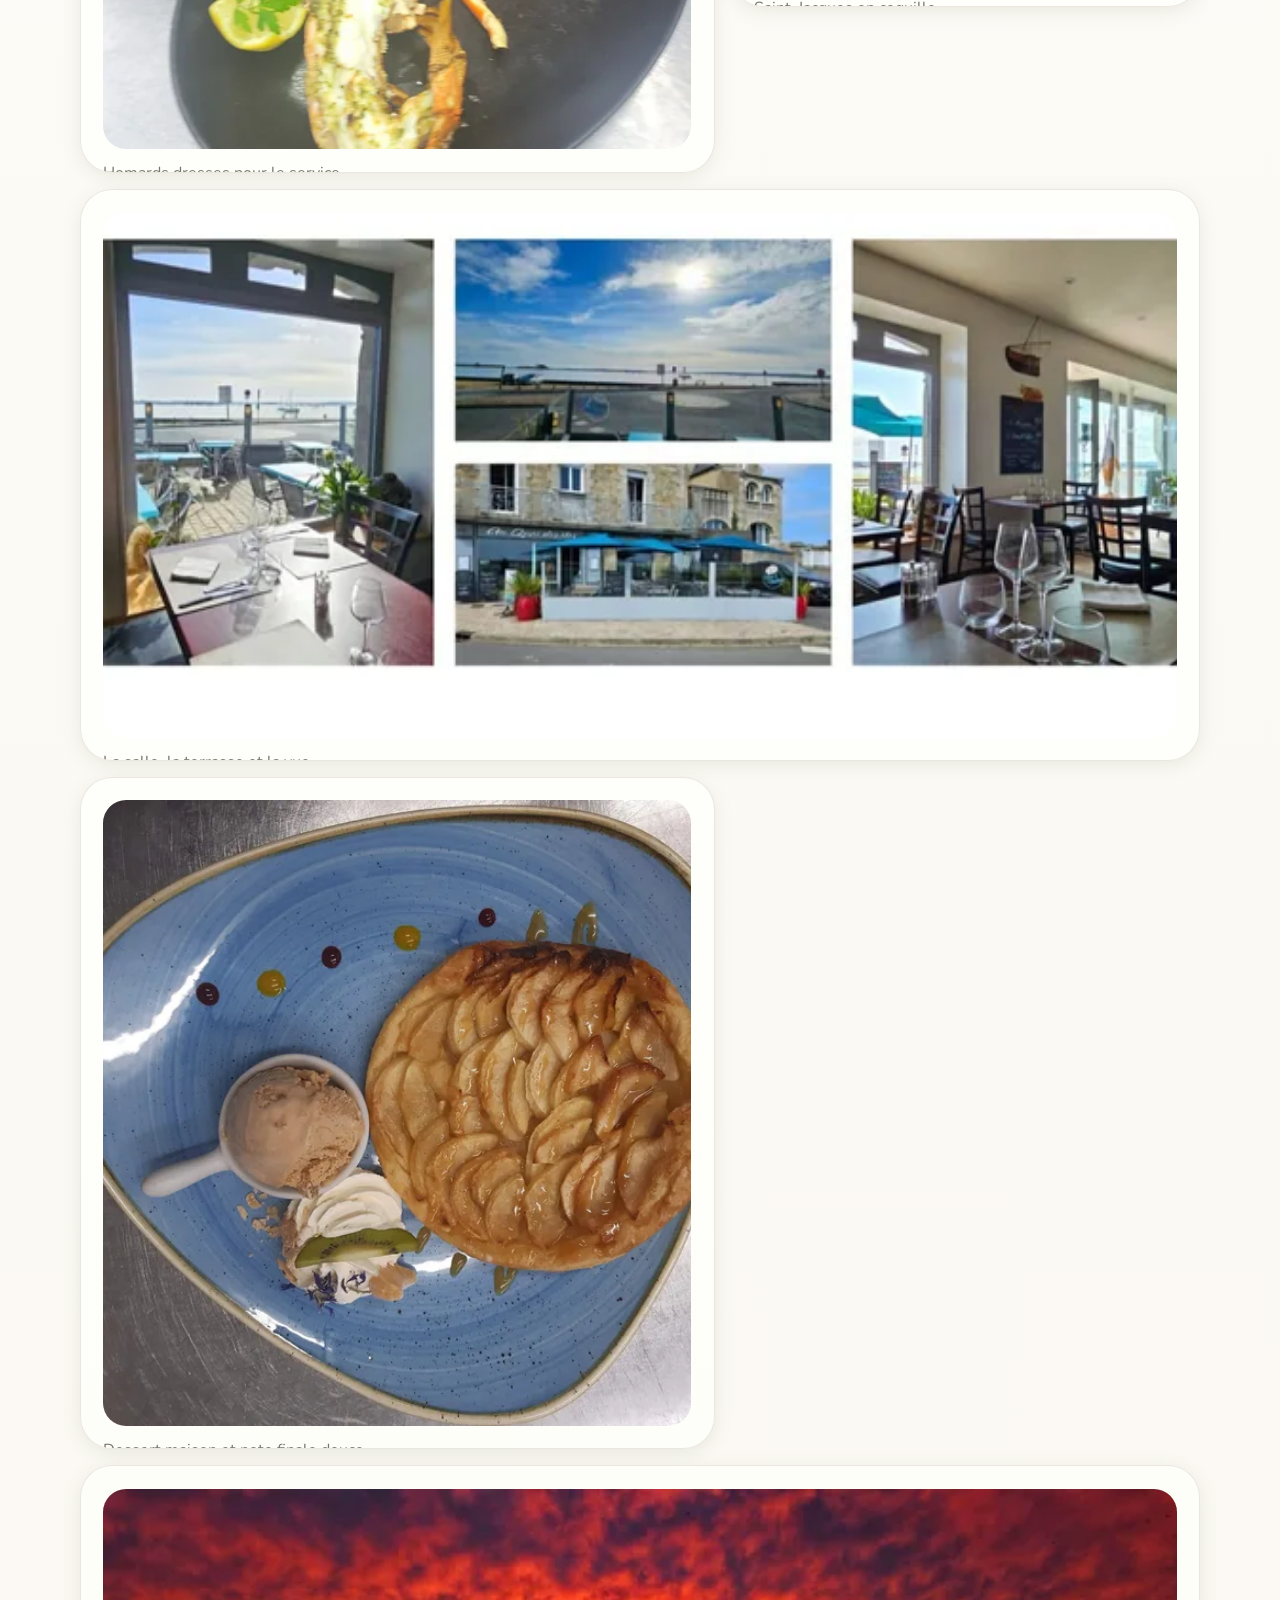
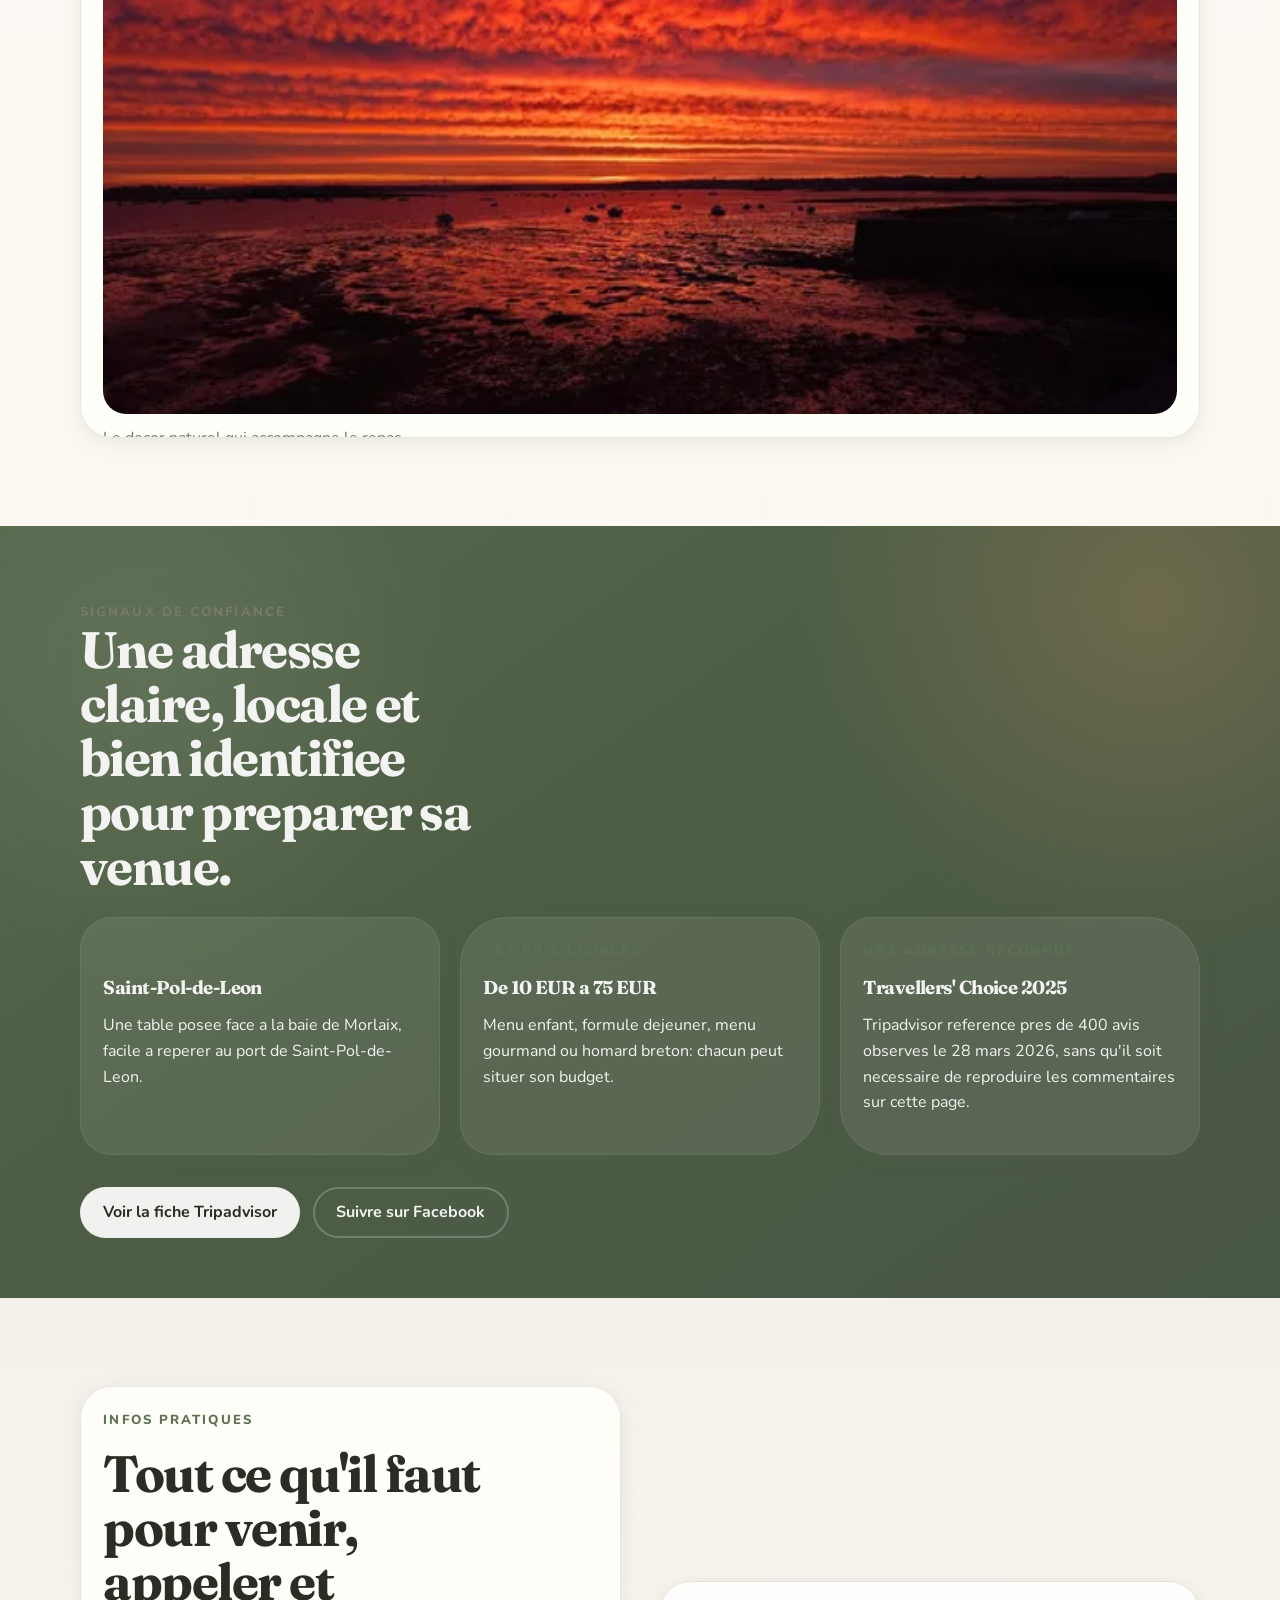
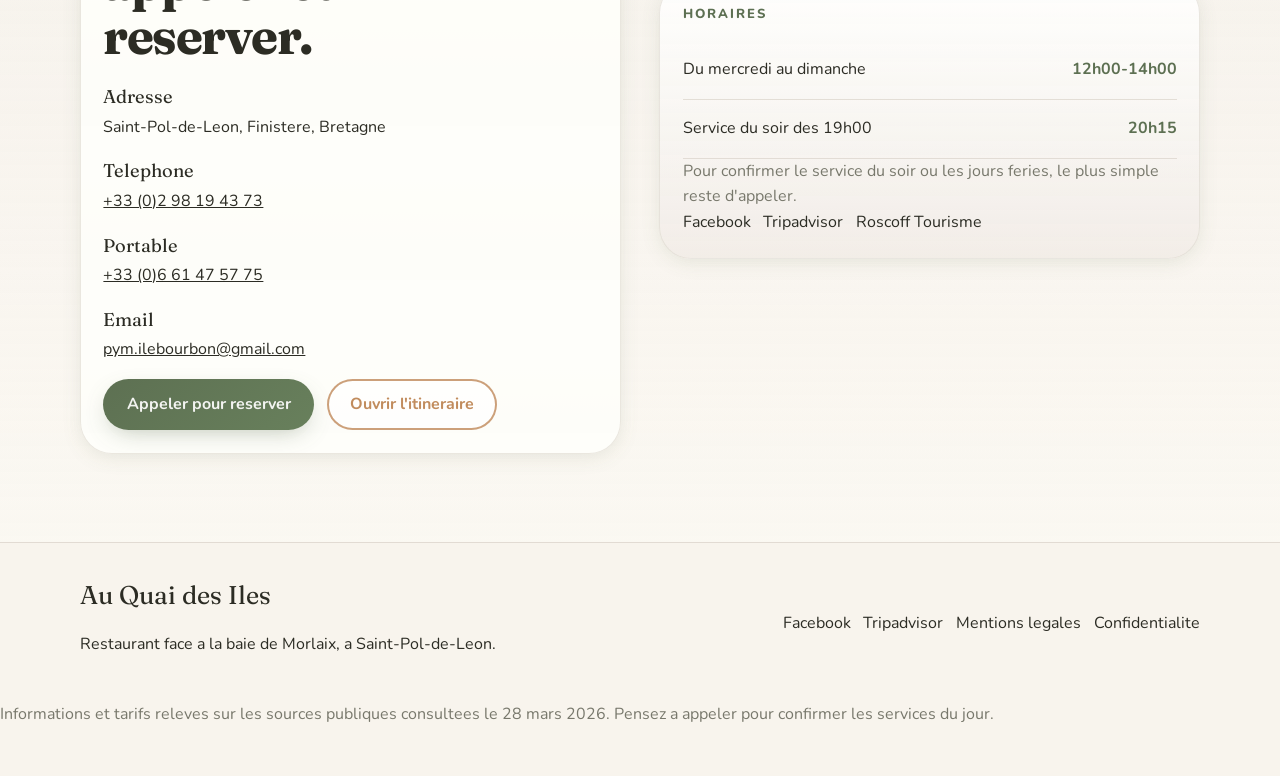
==== commit a5cdd133: "Remove incorrect Pempoul references" ====
--- a/index.html
+++ b/index.html
@@ -12,7 +12,7 @@
   <meta property="og:locale" content="fr_FR">
   <meta property="og:type" content="website">
   <meta property="og:title" content="Au Quai des Iles | Restaurant a Saint-Pol-de-Leon face a la mer">
-  <meta property="og:description" content="Une table au port de Pempoul, entre terroir et produits de la mer, avec terrasse et reservation par telephone.">
+  <meta property="og:description" content="Une table face a la baie de Morlaix, entre terroir et produits de la mer, avec terrasse et reservation par telephone.">
   <meta property="og:url" content="https://auquaidesiles.fr/">
   <meta property="og:site_name" content="Au Quai des Iles">
   <meta property="og:image" content="https://auquaidesiles.fr/assets/img/og-facade-1200.jpg">
@@ -57,7 +57,6 @@
     "priceRange": "EUR10-EUR75",
     "address": {
       "@type": "PostalAddress",
-      "streetAddress": "12 quai de Pempoul",
       "addressLocality": "Saint-Pol-de-Leon",
       "postalCode": "29250",
       "addressCountry": "FR"
@@ -157,7 +156,7 @@
         <div class="container hero-grid">
           <div class="hero-copy reveal">
             <p class="eyebrow" data-i18n="hero.kicker">Restaurant face a la mer a Saint-Pol-de-Leon</p>
-            <h1 data-i18n="hero.title">Au Quai des Iles, la table gourmande du port de Pempoul.</h1>
+            <h1 data-i18n="hero.title">Au Quai des Iles, la table gourmande face a la baie de Morlaix.</h1>
             <p class="hero-text" data-i18n="hero.text">Au Quai des Iles accueille ses convives face a la baie de Morlaix, autour d'une cuisine gourmande preparee sur place par le chef Pierre-Yves Martin et son equipe.</p>
 
             <div class="hero-badges" aria-label="Points forts">
@@ -191,9 +190,9 @@
             <figure class="photo-card photo-card-main parallax" data-speed="0.045">
               <picture>
                 <source type="image/webp" srcset="assets/img/facade-640.webp 640w, assets/img/facade-960.webp 960w, assets/img/facade-1080.webp 1080w" sizes="(min-width: 1024px) 34rem, (min-width: 768px) 45vw, 86vw">
-                <img src="assets/img/facade-960.jpg" srcset="assets/img/facade-640.jpg 640w, assets/img/facade-960.jpg 960w, assets/img/facade-1080.jpg 1080w" sizes="(min-width: 1024px) 34rem, (min-width: 768px) 45vw, 86vw" width="1080" height="1058" alt="Facade du restaurant Au Quai des Iles au port de Pempoul." fetchpriority="high">
-              </picture>
-              <figcaption data-i18n="gallery.captions.0">Le port, la terrasse et l'adresse du restaurant.</figcaption>
+                <img src="assets/img/facade-960.jpg" srcset="assets/img/facade-640.jpg 640w, assets/img/facade-960.jpg 960w, assets/img/facade-1080.jpg 1080w" sizes="(min-width: 1024px) 34rem, (min-width: 768px) 45vw, 86vw" width="1080" height="1058" alt="Facade du restaurant Au Quai des Iles a Saint-Pol-de-Leon." fetchpriority="high">
+              </picture>
+              <figcaption data-i18n="gallery.captions.0">La terrasse et l'adresse du restaurant face a la baie.</figcaption>
             </figure>
 
             <figure class="photo-card photo-card-side">
@@ -218,7 +217,7 @@
       <section class="section section-soft" id="restaurant">
         <div class="container split-layout">
           <div class="section-copy reveal">
-            <p class="eyebrow" data-i18n="about.kicker">Une adresse ancree a Pempoul</p>
+            <p class="eyebrow" data-i18n="about.kicker">Une adresse ancree a Saint-Pol-de-Leon</p>
             <h2 data-i18n="about.title">Un restaurant lumineux, tourne vers la mer et les produits du terroir.</h2>
             <p data-i18n="about.text1">Entre la salle, la terrasse et la baie juste en face, le lieu mise sur une atmosphere simple, accueillante et locale. On vient y chercher des assiettes soignees, des portions genereuses et des produits choisis pour leur fraicheur.</p>
             <p data-i18n="about.text2">Le chef Pierre-Yves Martin signe une cuisine traditionelle, gourmande et creative, ou homard breton, poisson, viande et desserts maison trouvent chacun leur place selon la saison et l'envie du moment.</p>
@@ -226,7 +225,7 @@
             <div class="fact-strip" aria-label="Informations cles">
               <article class="fact-pill">
                 <strong data-i18n="about.fact1Value">Face a la baie</strong>
-                <span data-i18n="about.fact1Label">Vue sur mer et port de Pempoul</span>
+                <span data-i18n="about.fact1Label">Vue sur mer et baie de Morlaix</span>
               </article>
               <article class="fact-pill">
                 <strong data-i18n="about.fact2Value">4 formules</strong>
@@ -441,7 +440,7 @@
           <div class="trust-grid reveal">
             <article class="trust-card" data-trust-card="0">
               <p class="trust-label" data-trust-label>Le bon repere</p>
-              <h3 data-trust-title>12 quai de Pempoul</h3>
+                <h3 data-trust-title>Saint-Pol-de-Leon</h3>
               <p data-trust-text>Une table posee face a la baie de Morlaix, facile a reperer au port de Saint-Pol-de-Leon.</p>
             </article>
             <article class="trust-card" data-trust-card="1">
@@ -472,7 +471,7 @@
             <dl class="info-list">
               <div>
                 <dt data-i18n="info.addressLabel">Adresse</dt>
-                <dd>12 quai de Pempoul, 29250 Saint-Pol-de-Leon</dd>
+                <dd>Saint-Pol-de-Leon, Finistere, Bretagne</dd>
               </div>
               <div>
                 <dt data-i18n="info.phoneLabel">Telephone</dt>
@@ -490,7 +489,7 @@
 
             <div class="info-actions">
               <a class="button button-primary" href="tel:+33298194373" data-i18n="actions.call">Appeler pour reserver</a>
-              <a class="button button-outline" href="https://www.google.com/maps/search/?api=1&query=12+quai+de+Pempoul+29250+Saint-Pol-de-Leon" target="_blank" rel="noopener noreferrer" data-i18n="actions.route">Ouvrir l'itineraire</a>
+              <a class="button button-outline" href="https://www.google.com/maps/search/?api=1&query=Au+Quai+des+Iles+Saint-Pol-de-Leon" target="_blank" rel="noopener noreferrer" data-i18n="actions.route">Ouvrir l'itineraire</a>
             </div>
           </div>
 
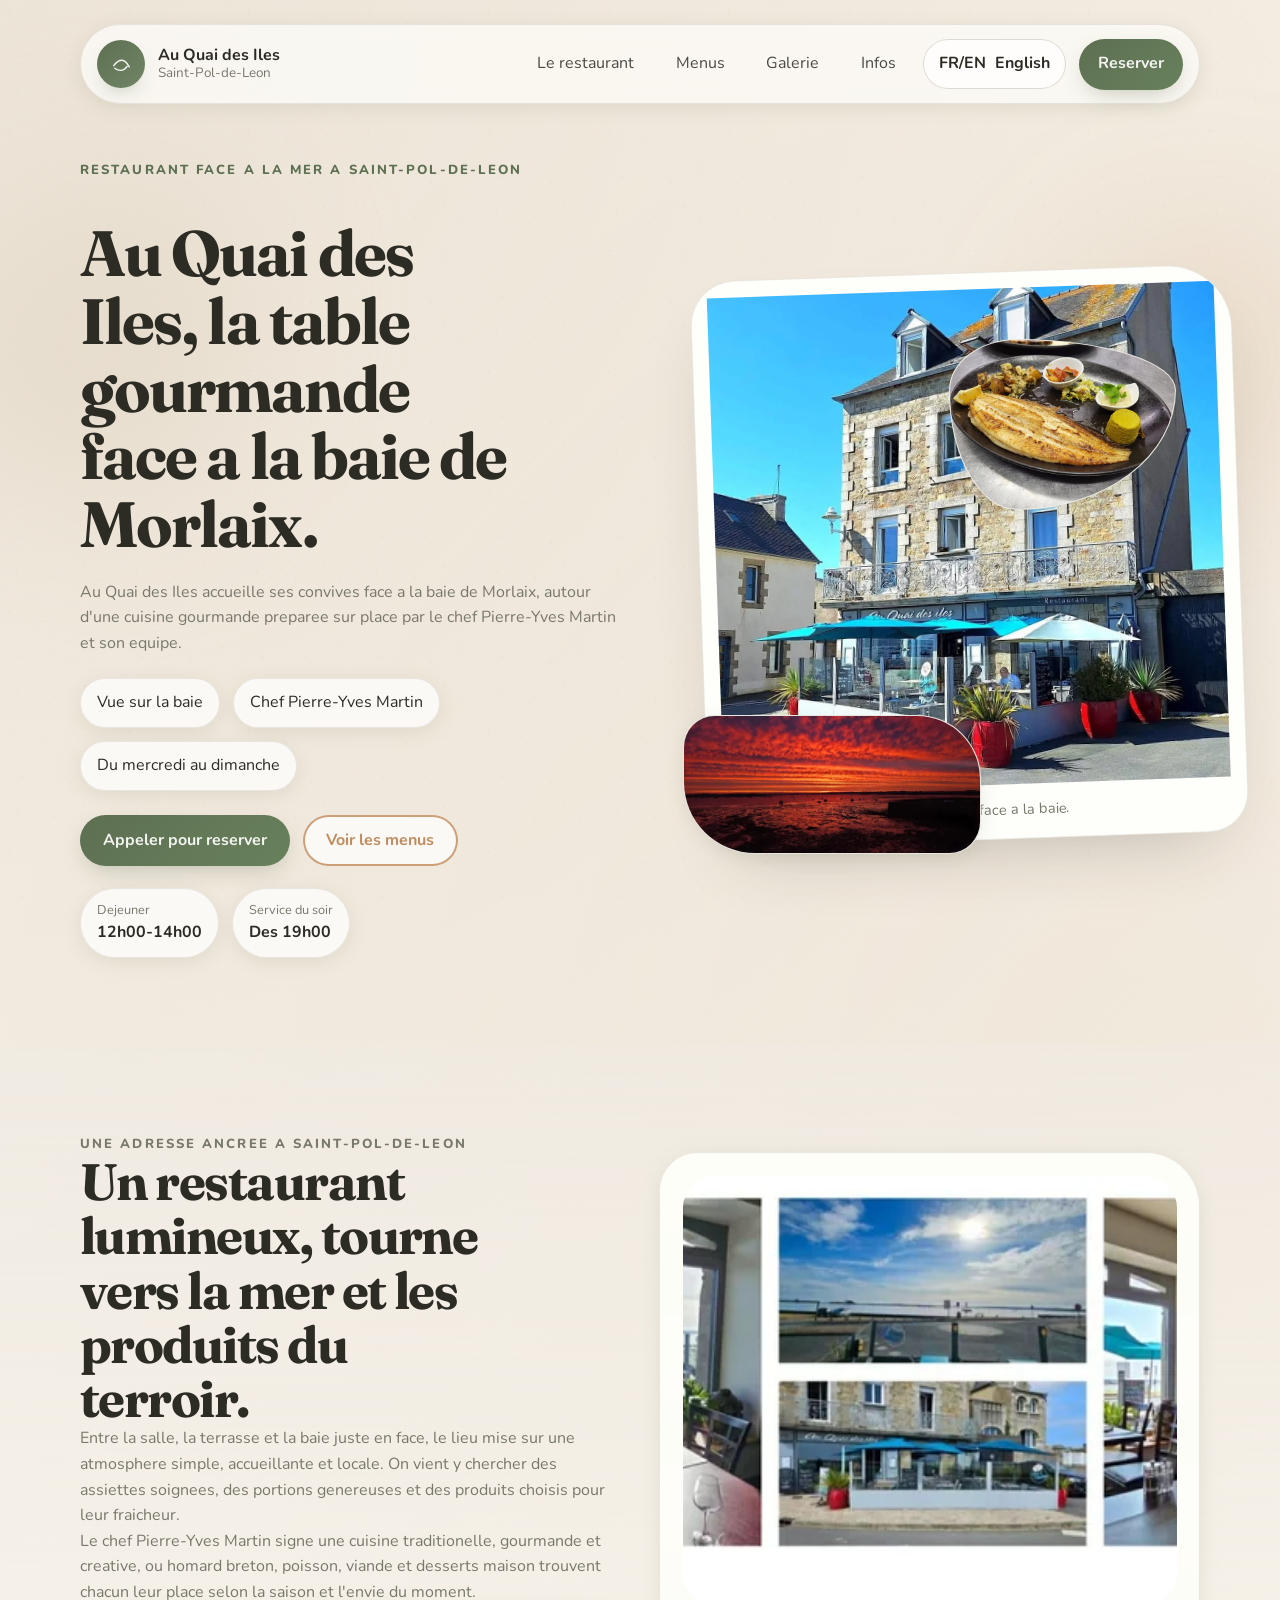
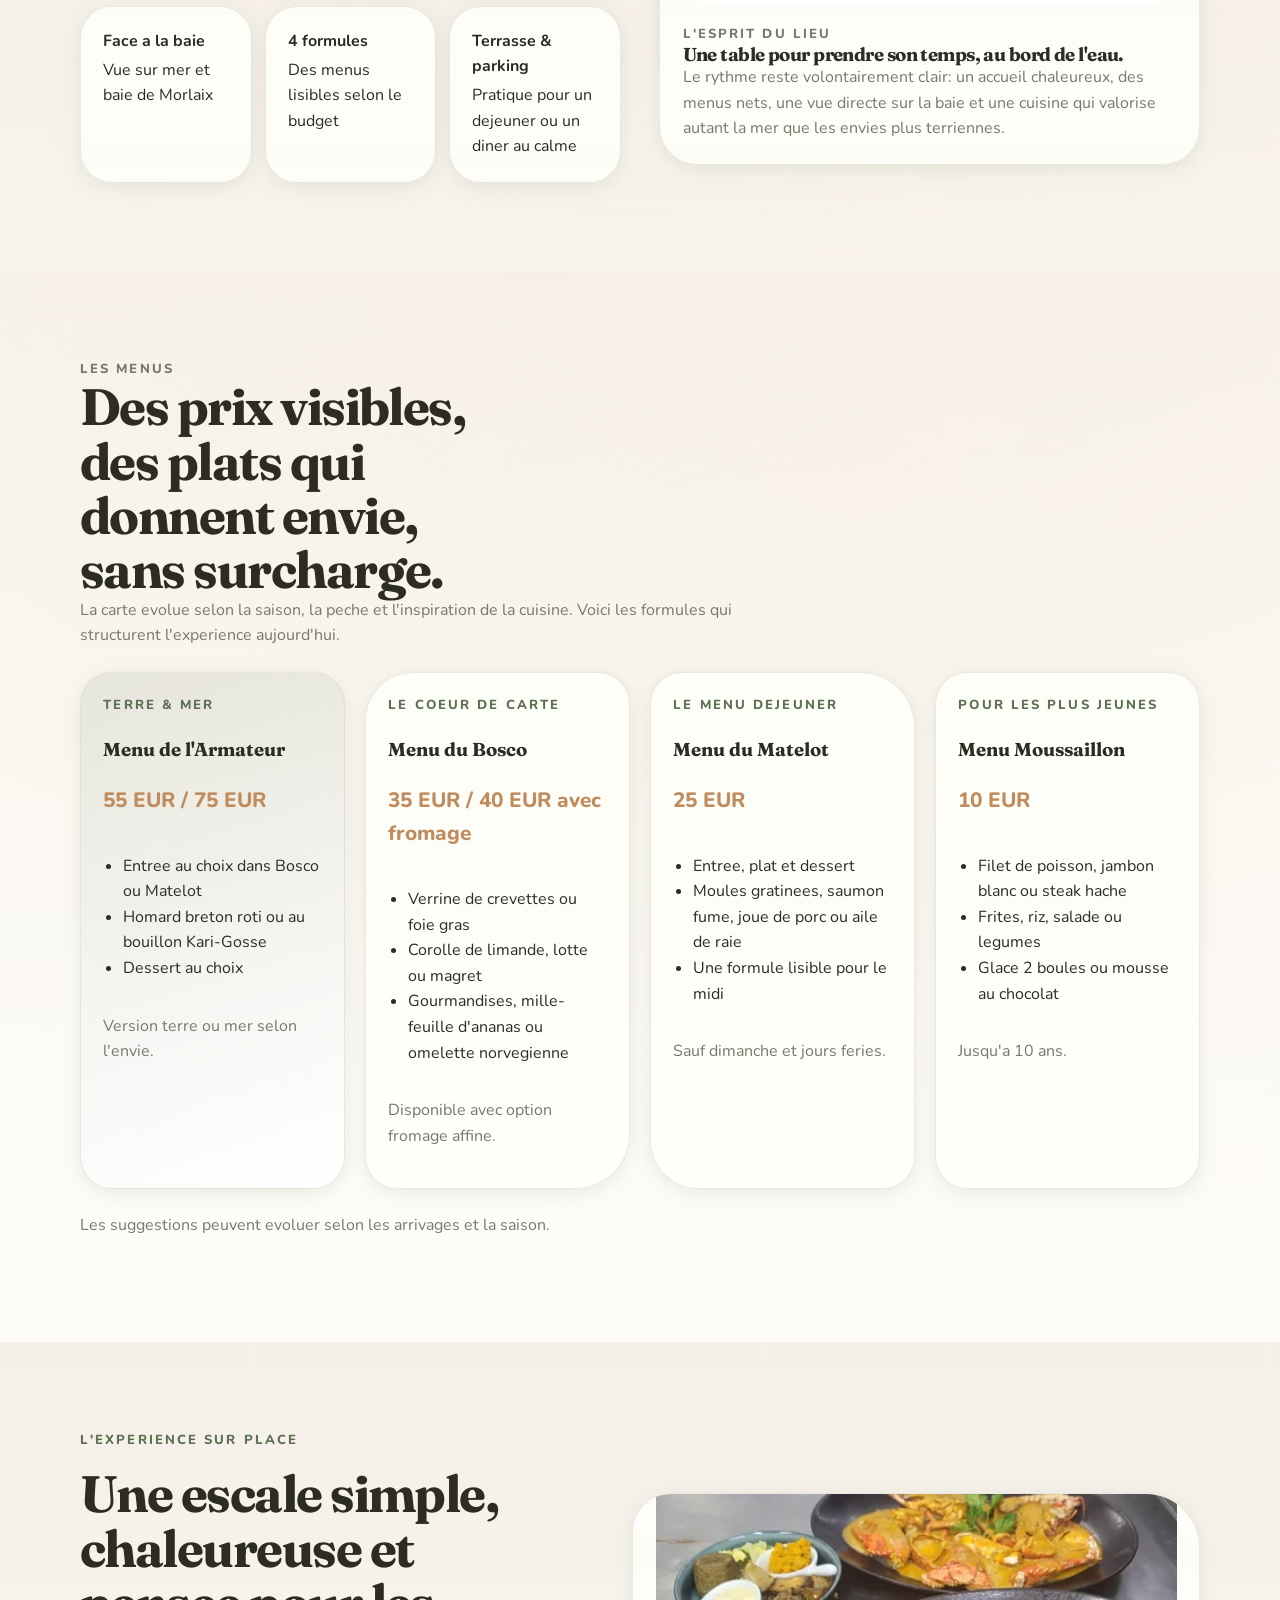
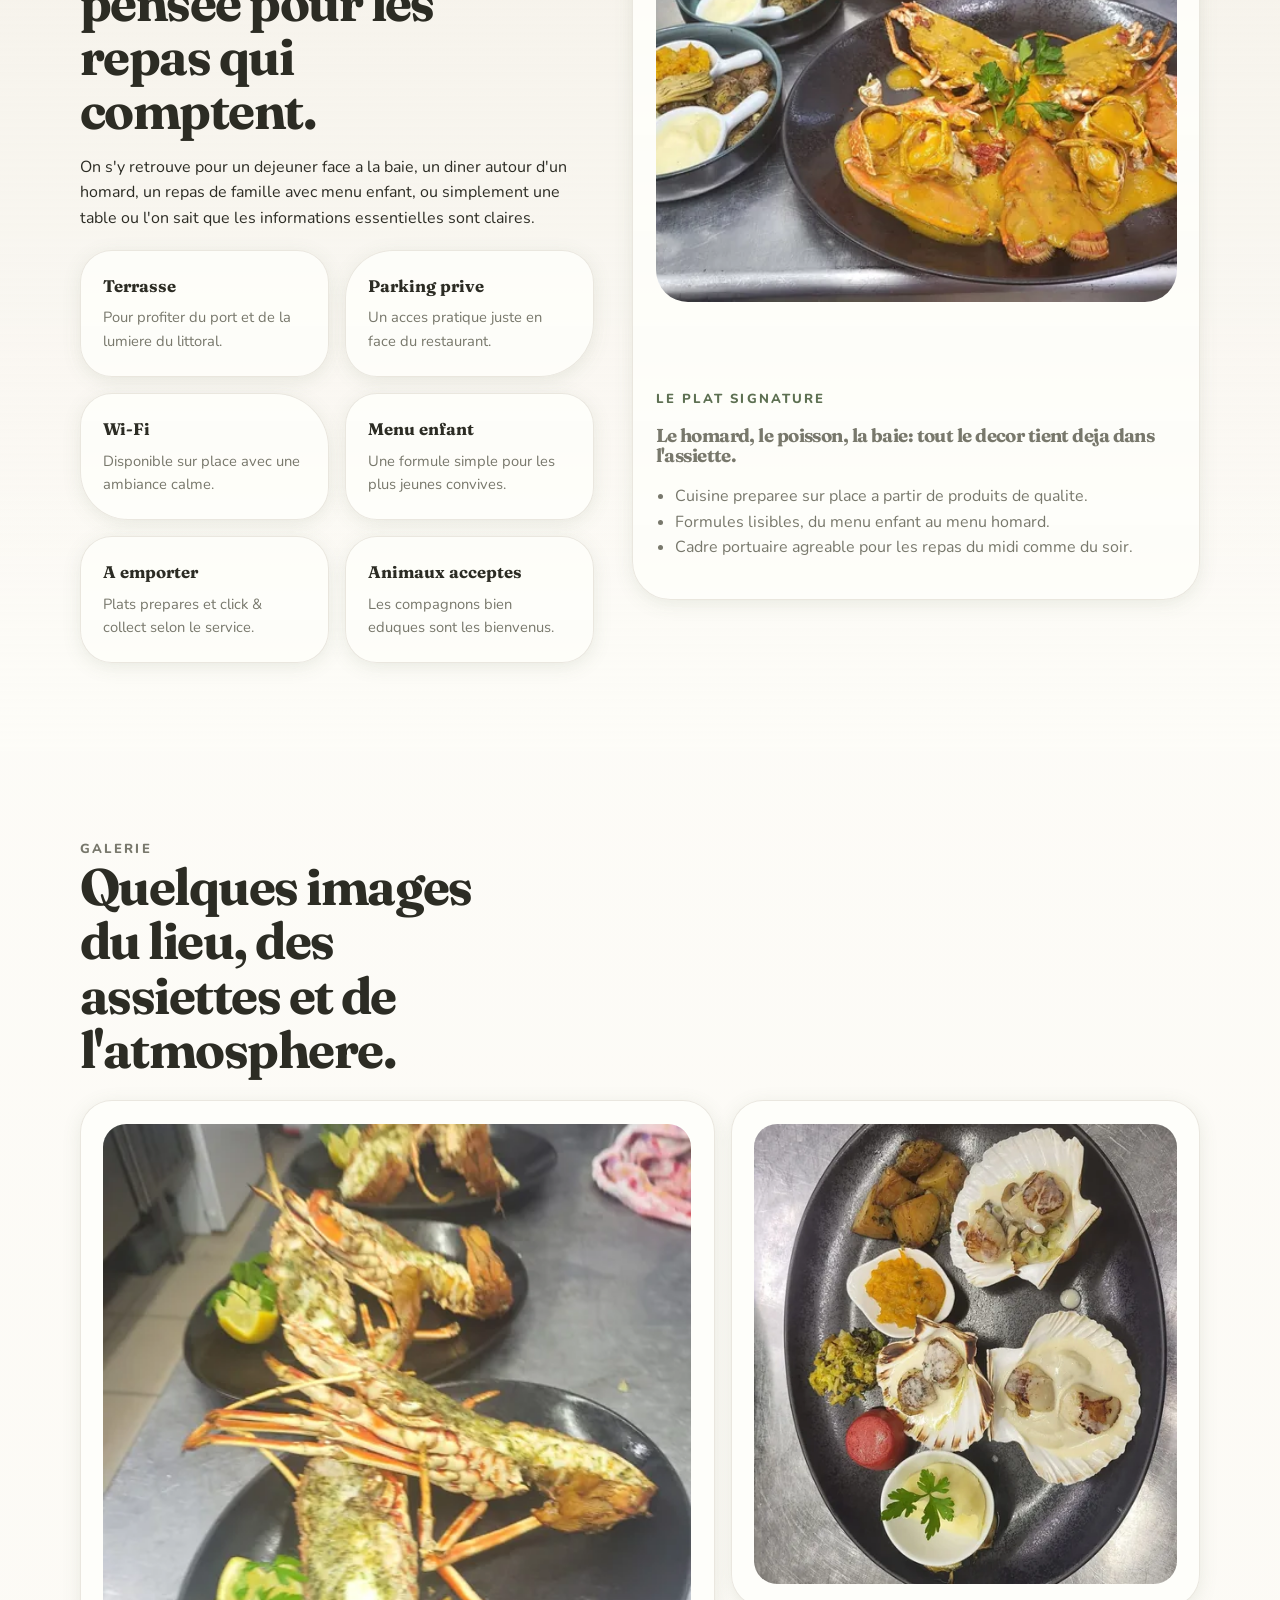
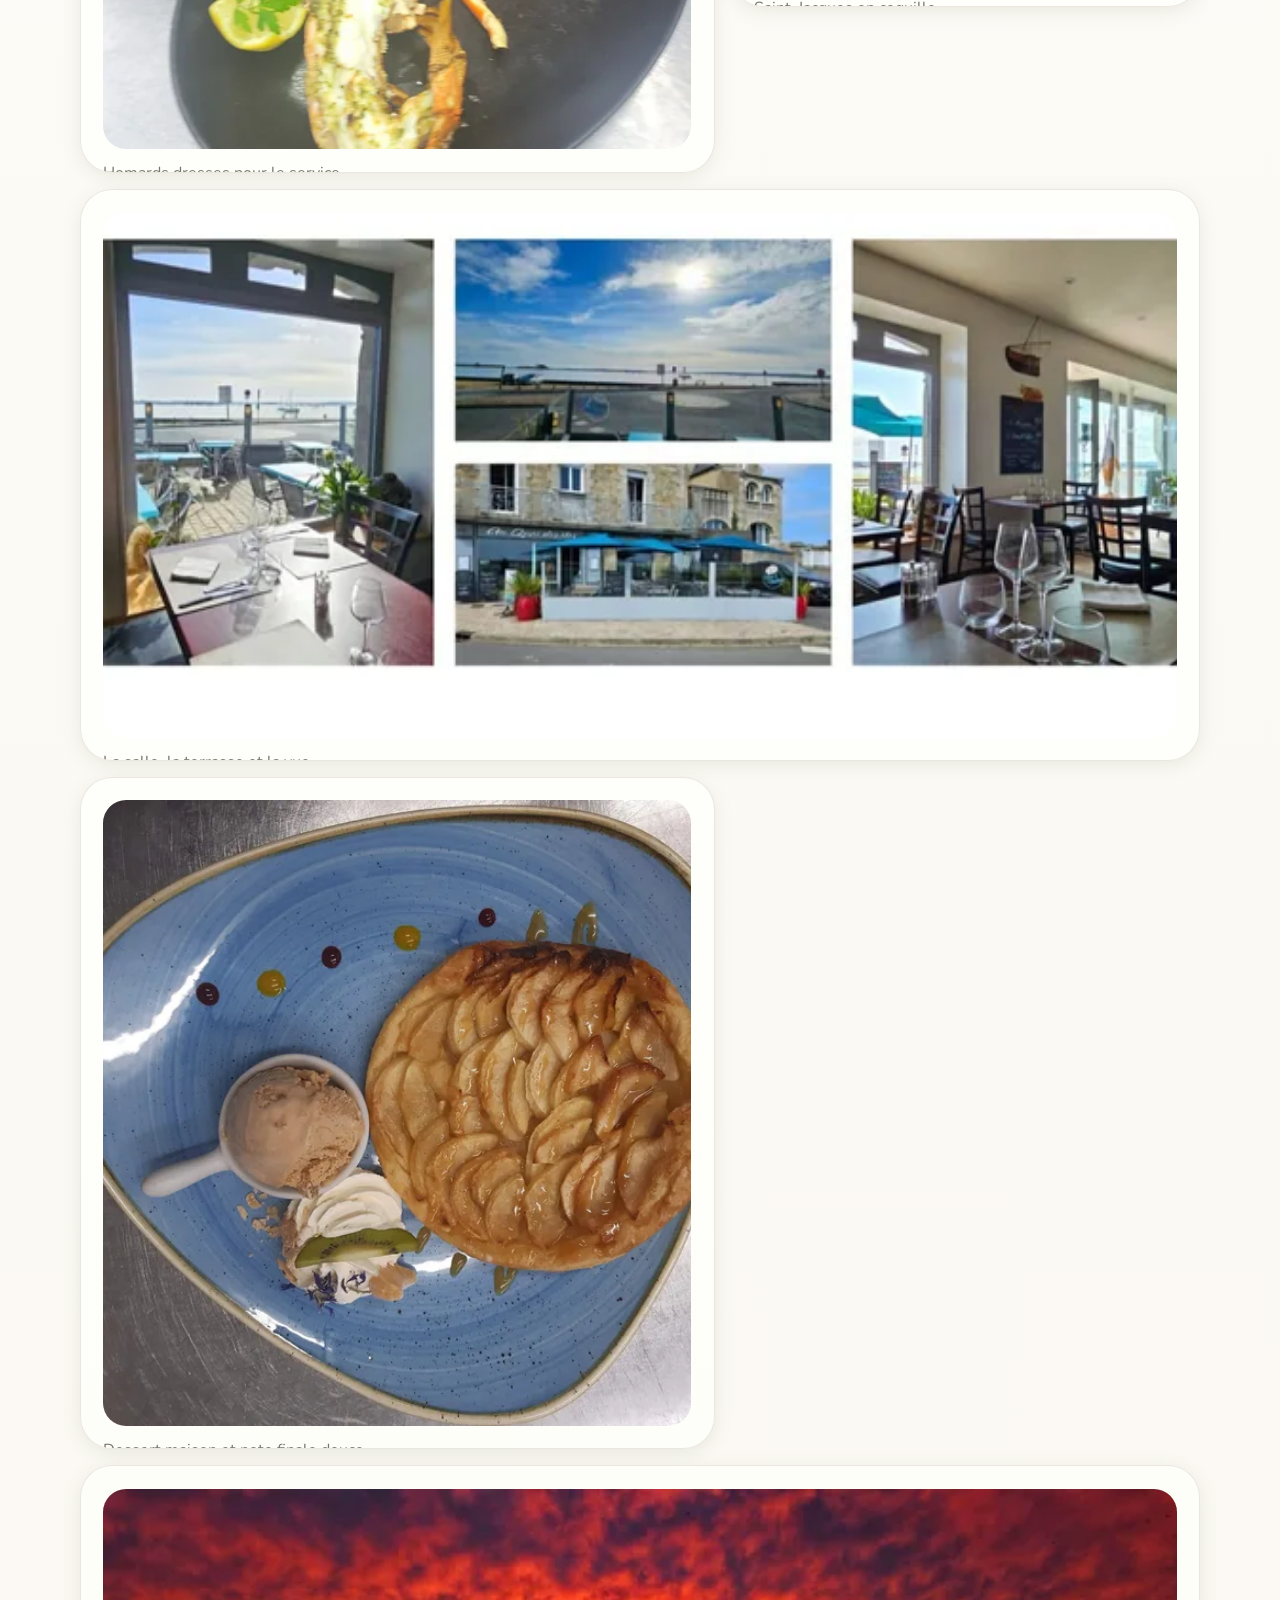
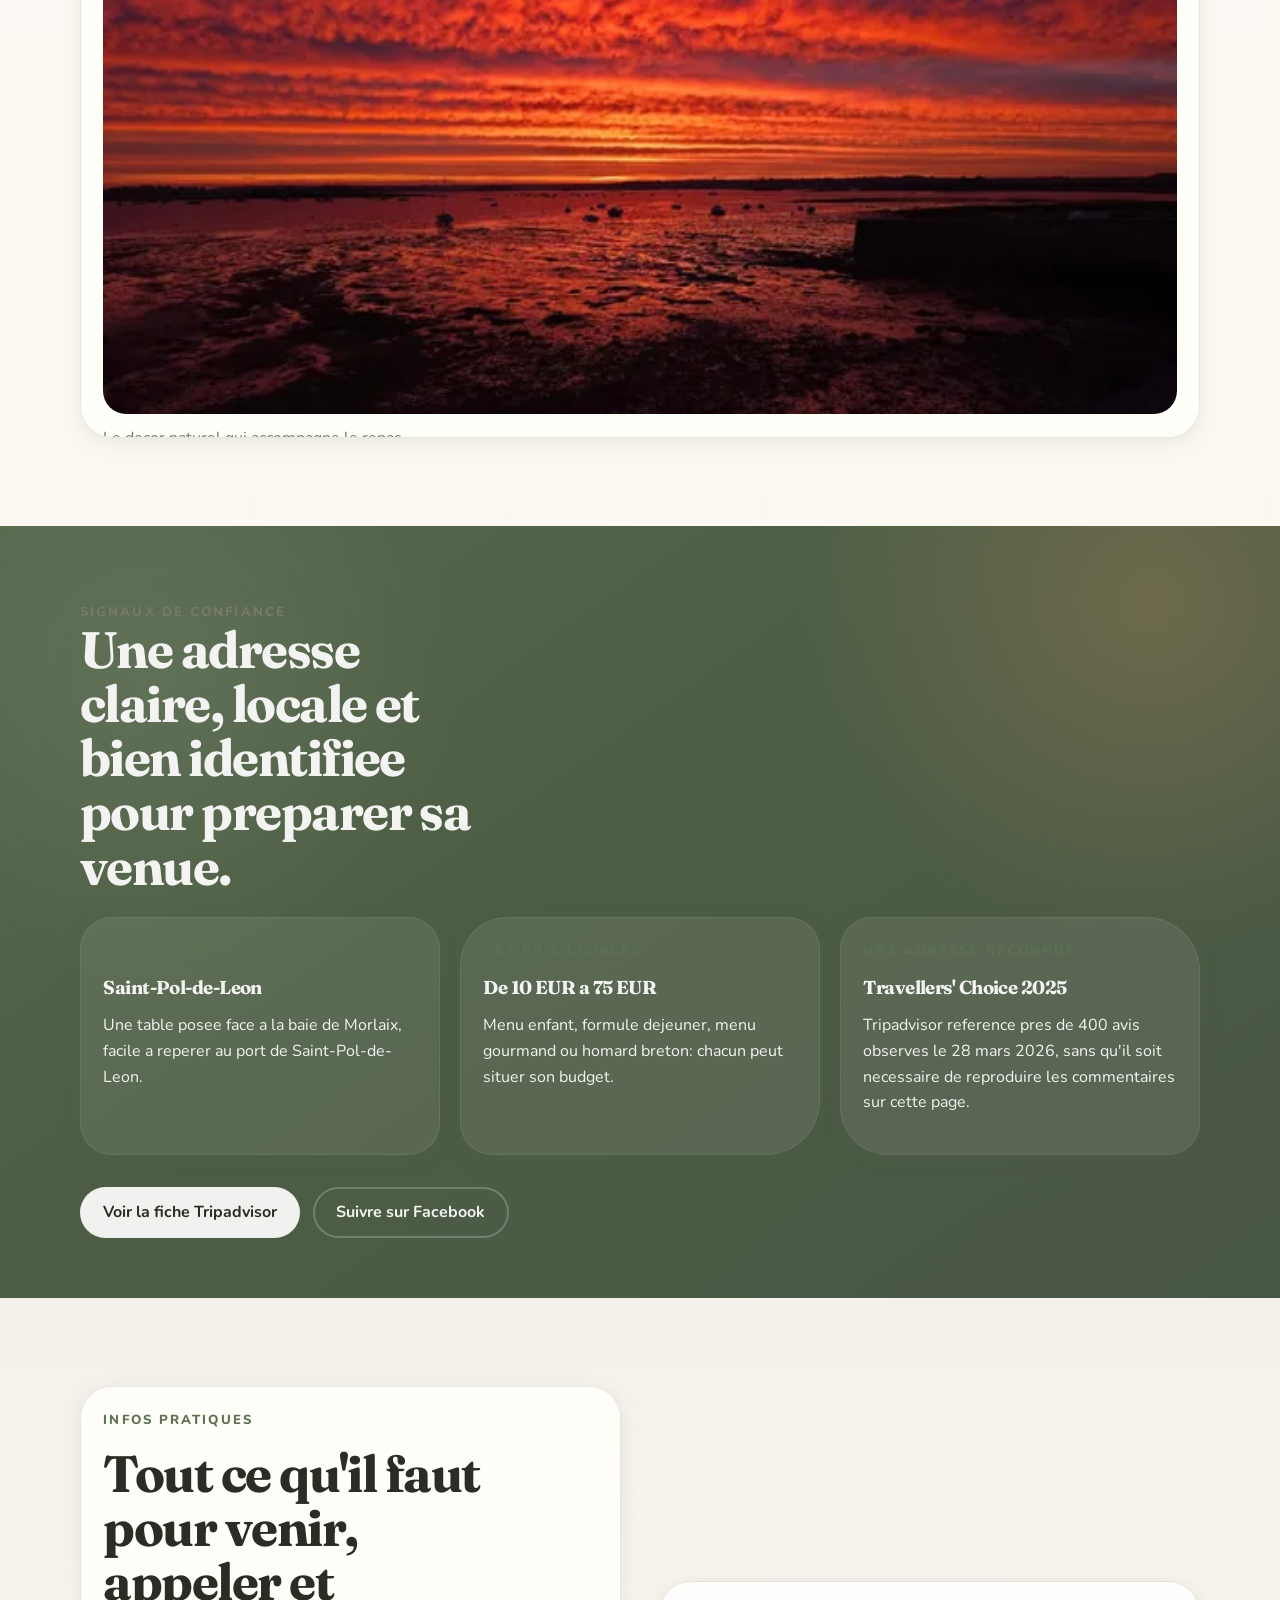
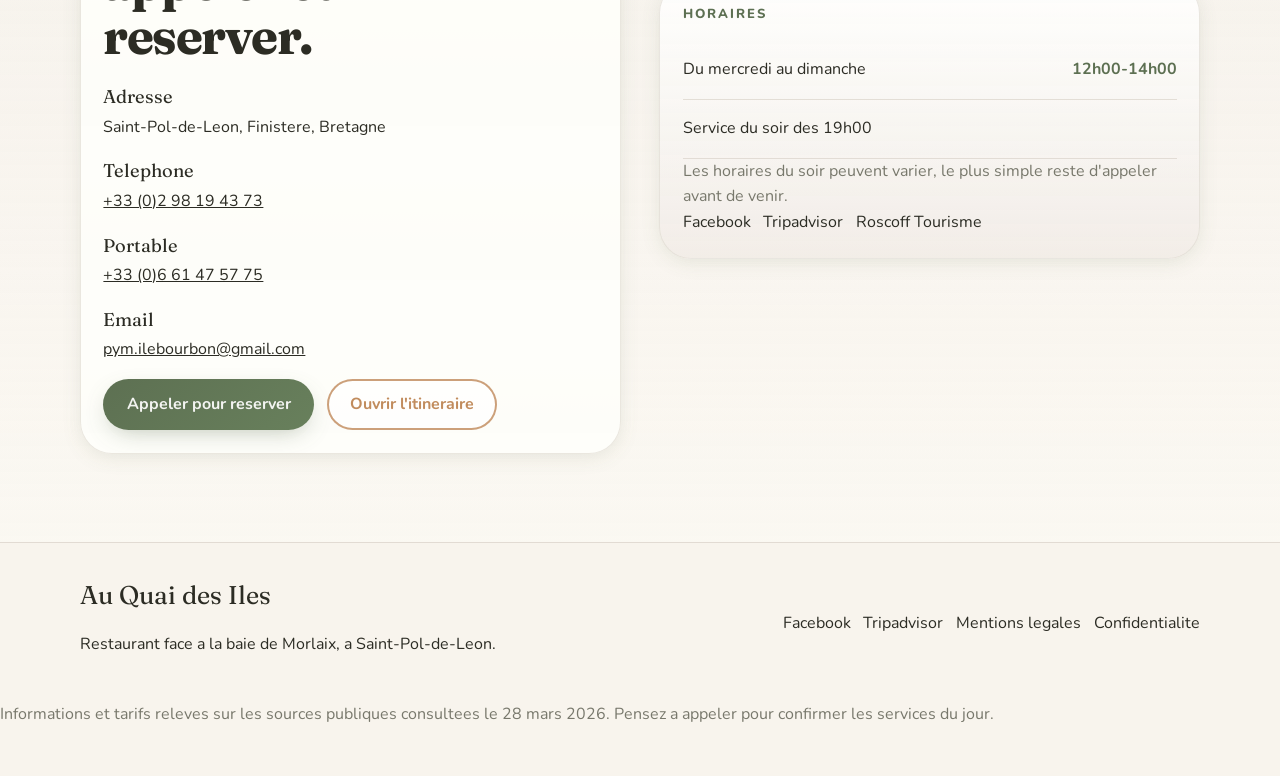
==== commit 65751280: "Remove variable last-order mention" ====
--- a/index.html
+++ b/index.html
@@ -79,18 +79,6 @@
         ],
         "opens": "12:00",
         "closes": "14:00"
-      },
-      {
-        "@type": "OpeningHoursSpecification",
-        "dayOfWeek": [
-          "Wednesday",
-          "Thursday",
-          "Friday",
-          "Saturday",
-          "Sunday"
-        ],
-        "opens": "19:00",
-        "closes": "20:15"
       }
     ]
   }
@@ -179,10 +167,6 @@
                 <span class="note-label" data-i18n="hours.dinnerLabel">Service du soir</span>
                 <strong data-i18n="hours.dinnerValue">Des 19h00</strong>
               </div>
-              <div class="note-pill">
-                <span class="note-label" data-i18n="hours.lastOrderLabel">Derniere commande</span>
-                <strong data-i18n="hours.lastOrderValue">20h15</strong>
-              </div>
             </div>
           </div>
 
@@ -501,9 +485,8 @@
             </div>
             <div class="hours-row">
               <span data-i18n="info.eveningService">Service du soir des 19h00</span>
-              <strong data-i18n="hours.lastOrderValue">Derniere commande 20h15</strong>
-            </div>
-            <p class="hours-note" data-i18n="info.note">Pour confirmer le service du soir ou les jours feries, le plus simple reste d'appeler.</p>
+            </div>
+            <p class="hours-note" data-i18n="info.note">Les horaires du soir peuvent varier, le plus simple reste d'appeler avant de venir.</p>
             <p class="hours-note is-hidden" id="annual-closure"></p>
 
             <div class="hours-links">
